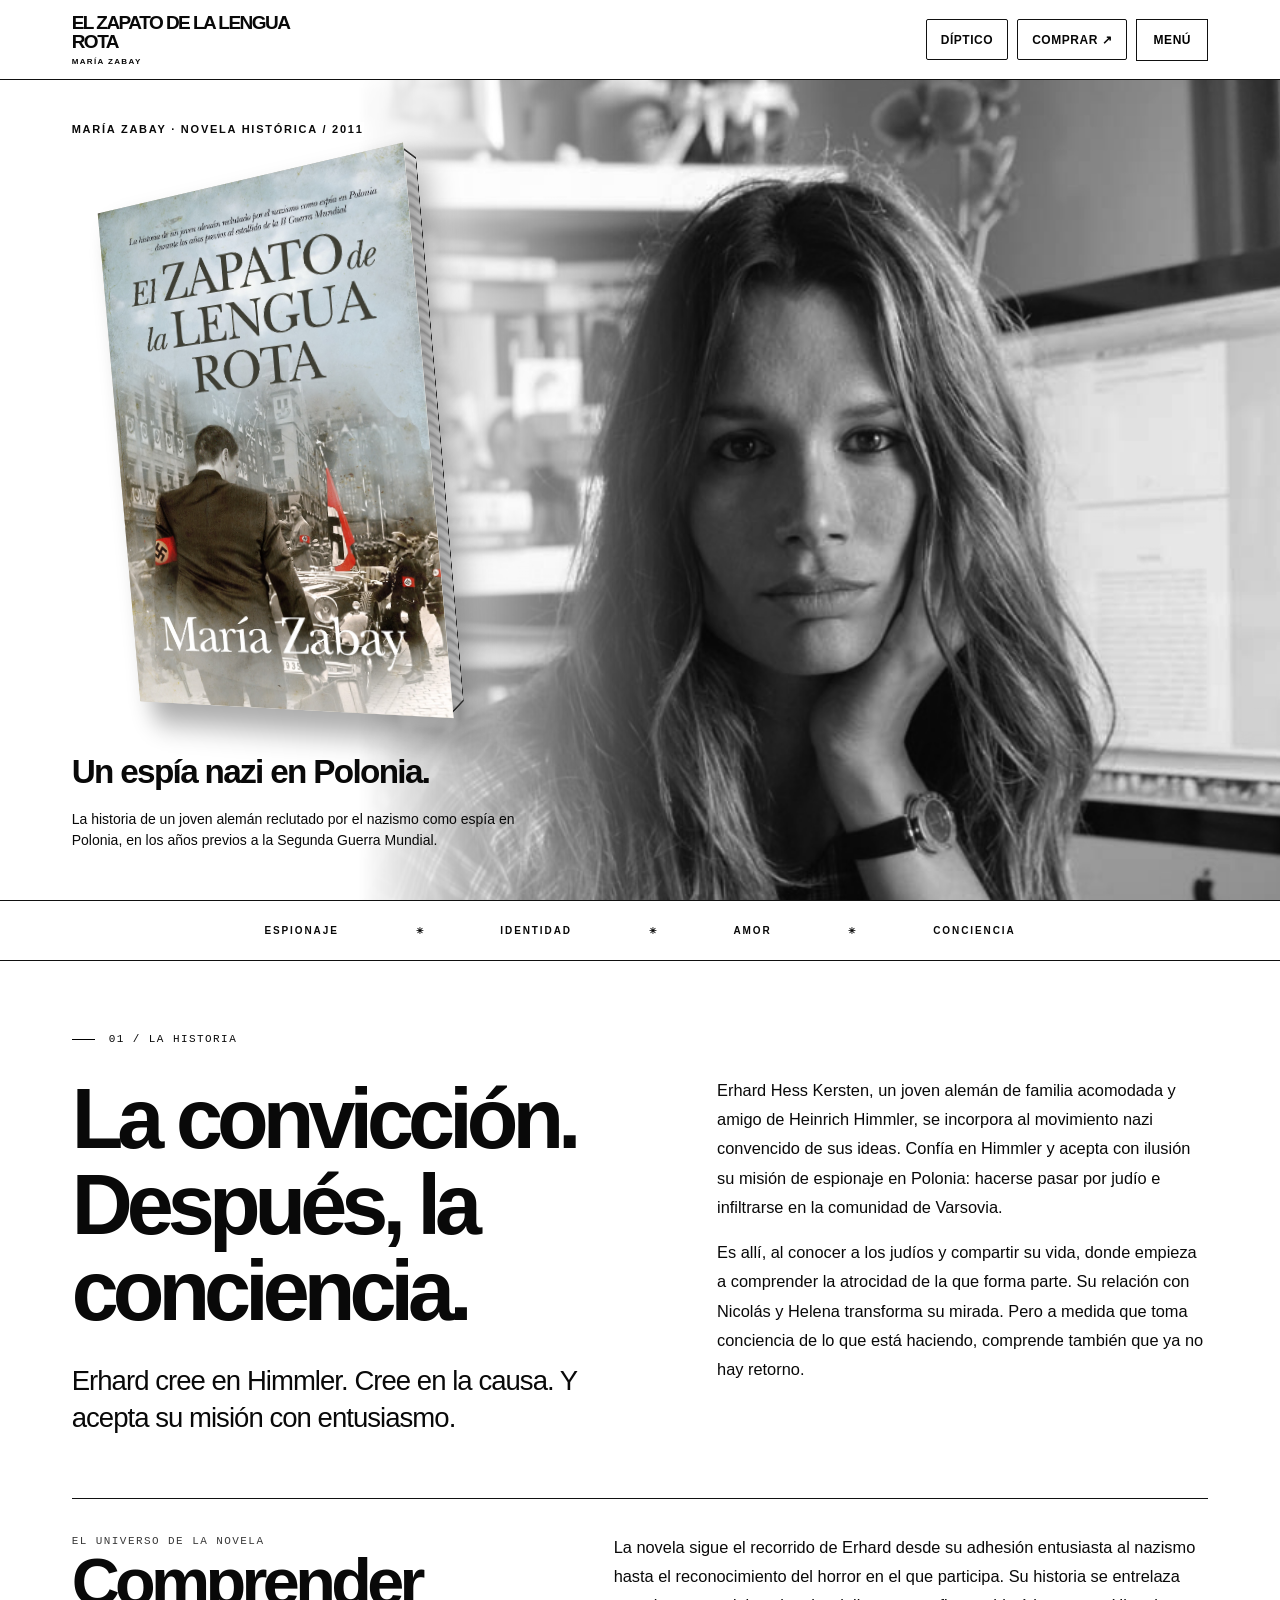
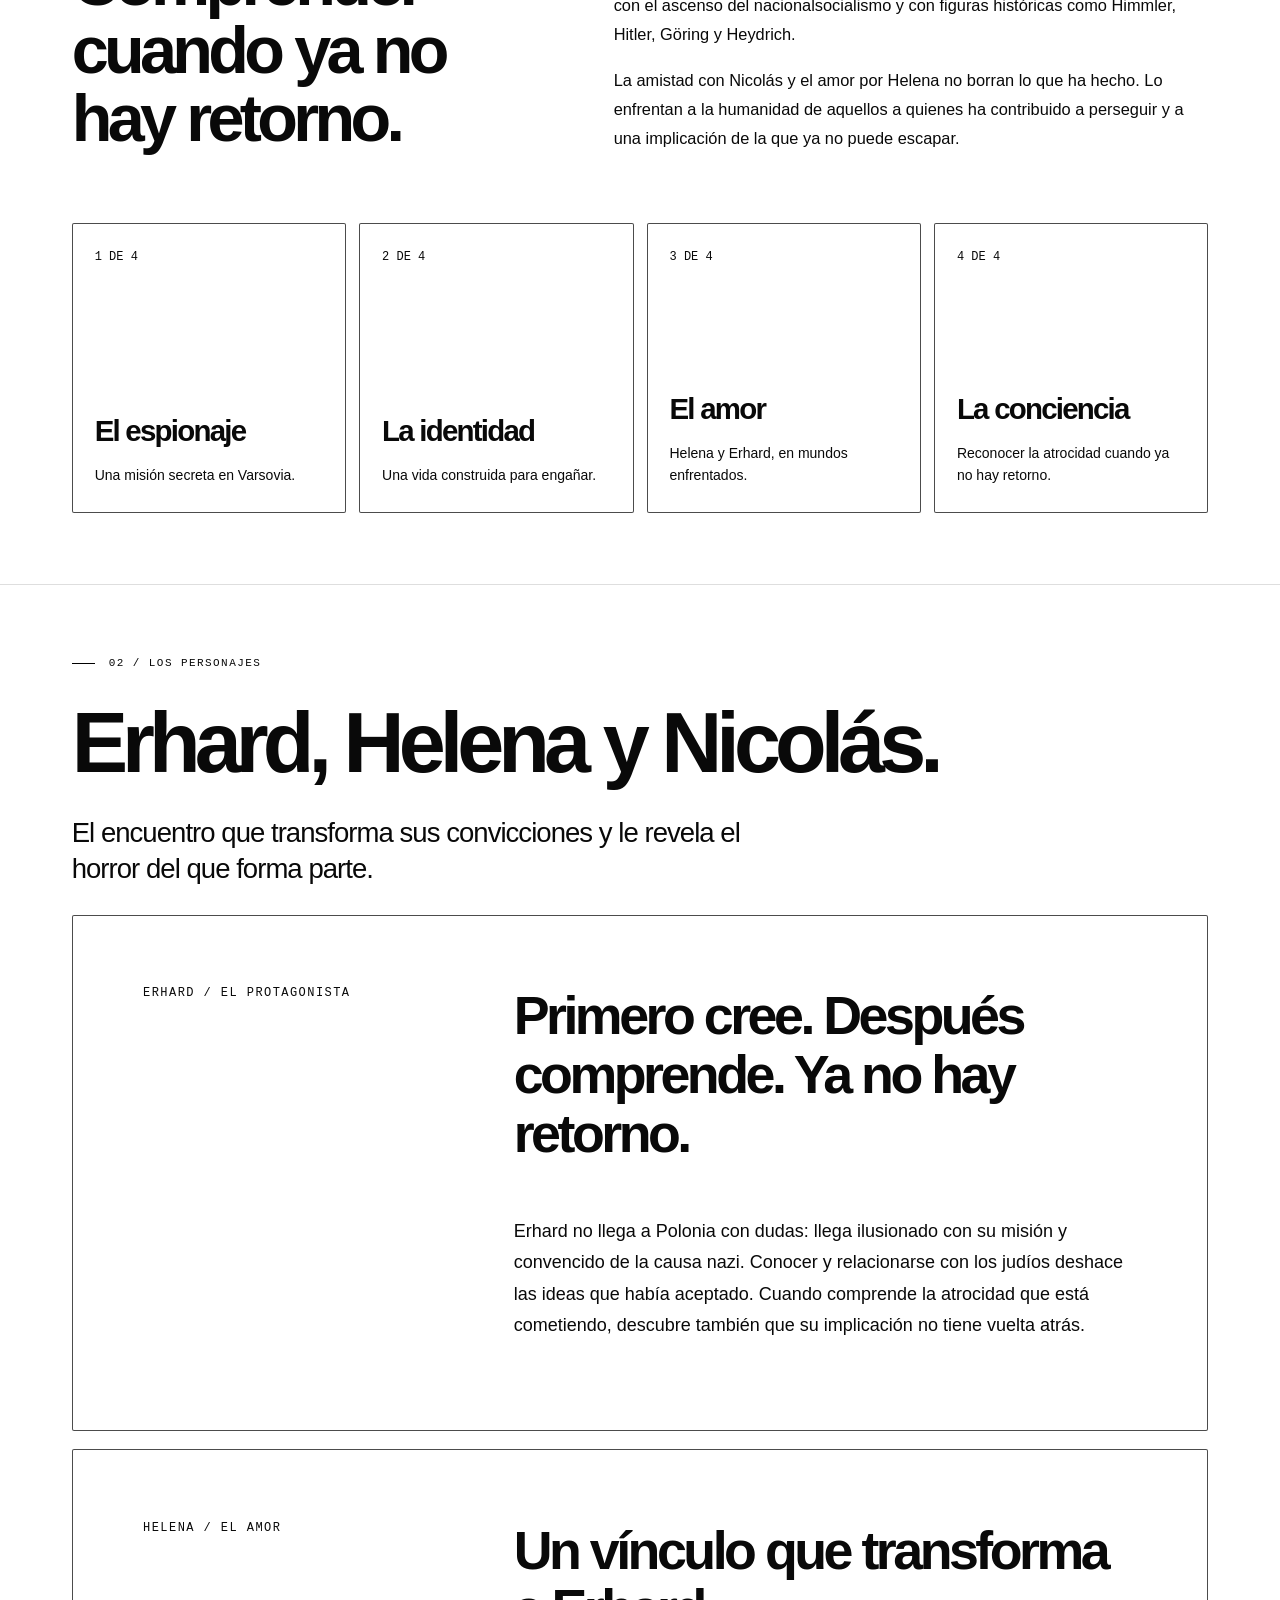
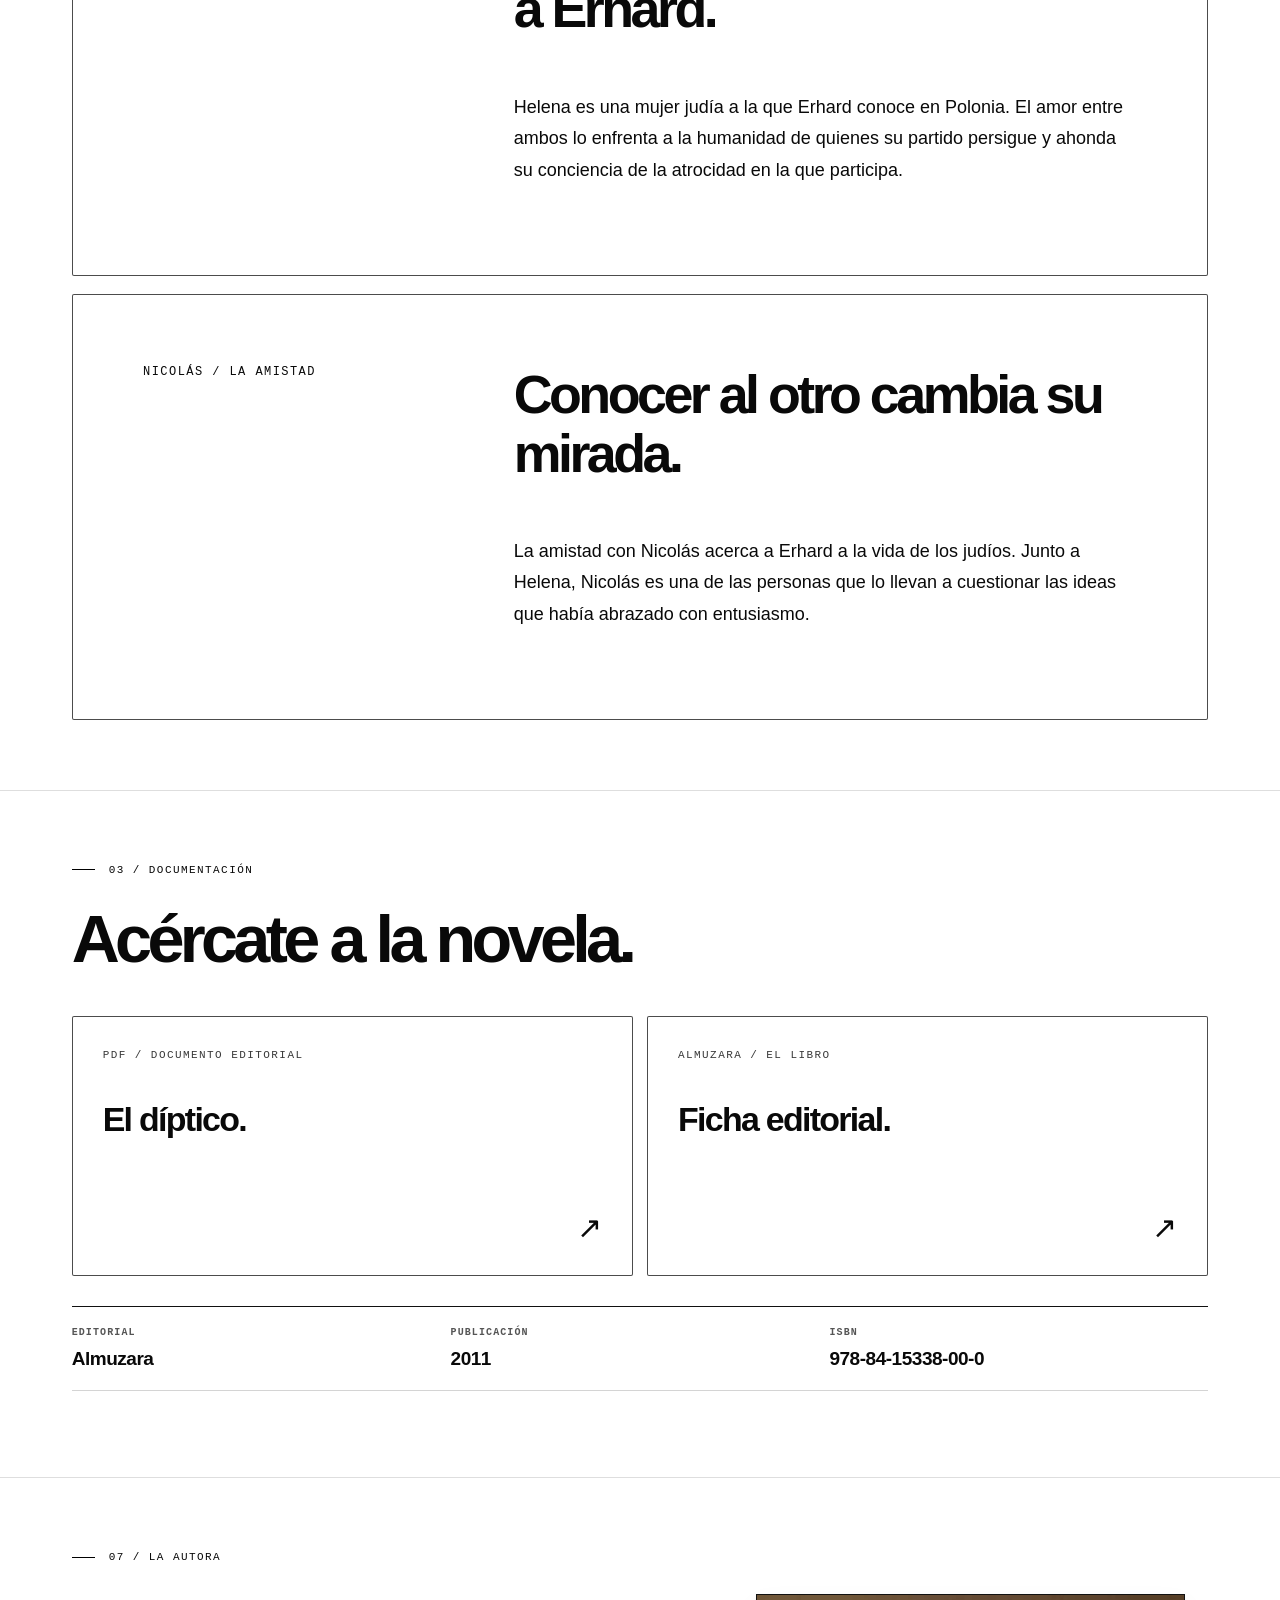
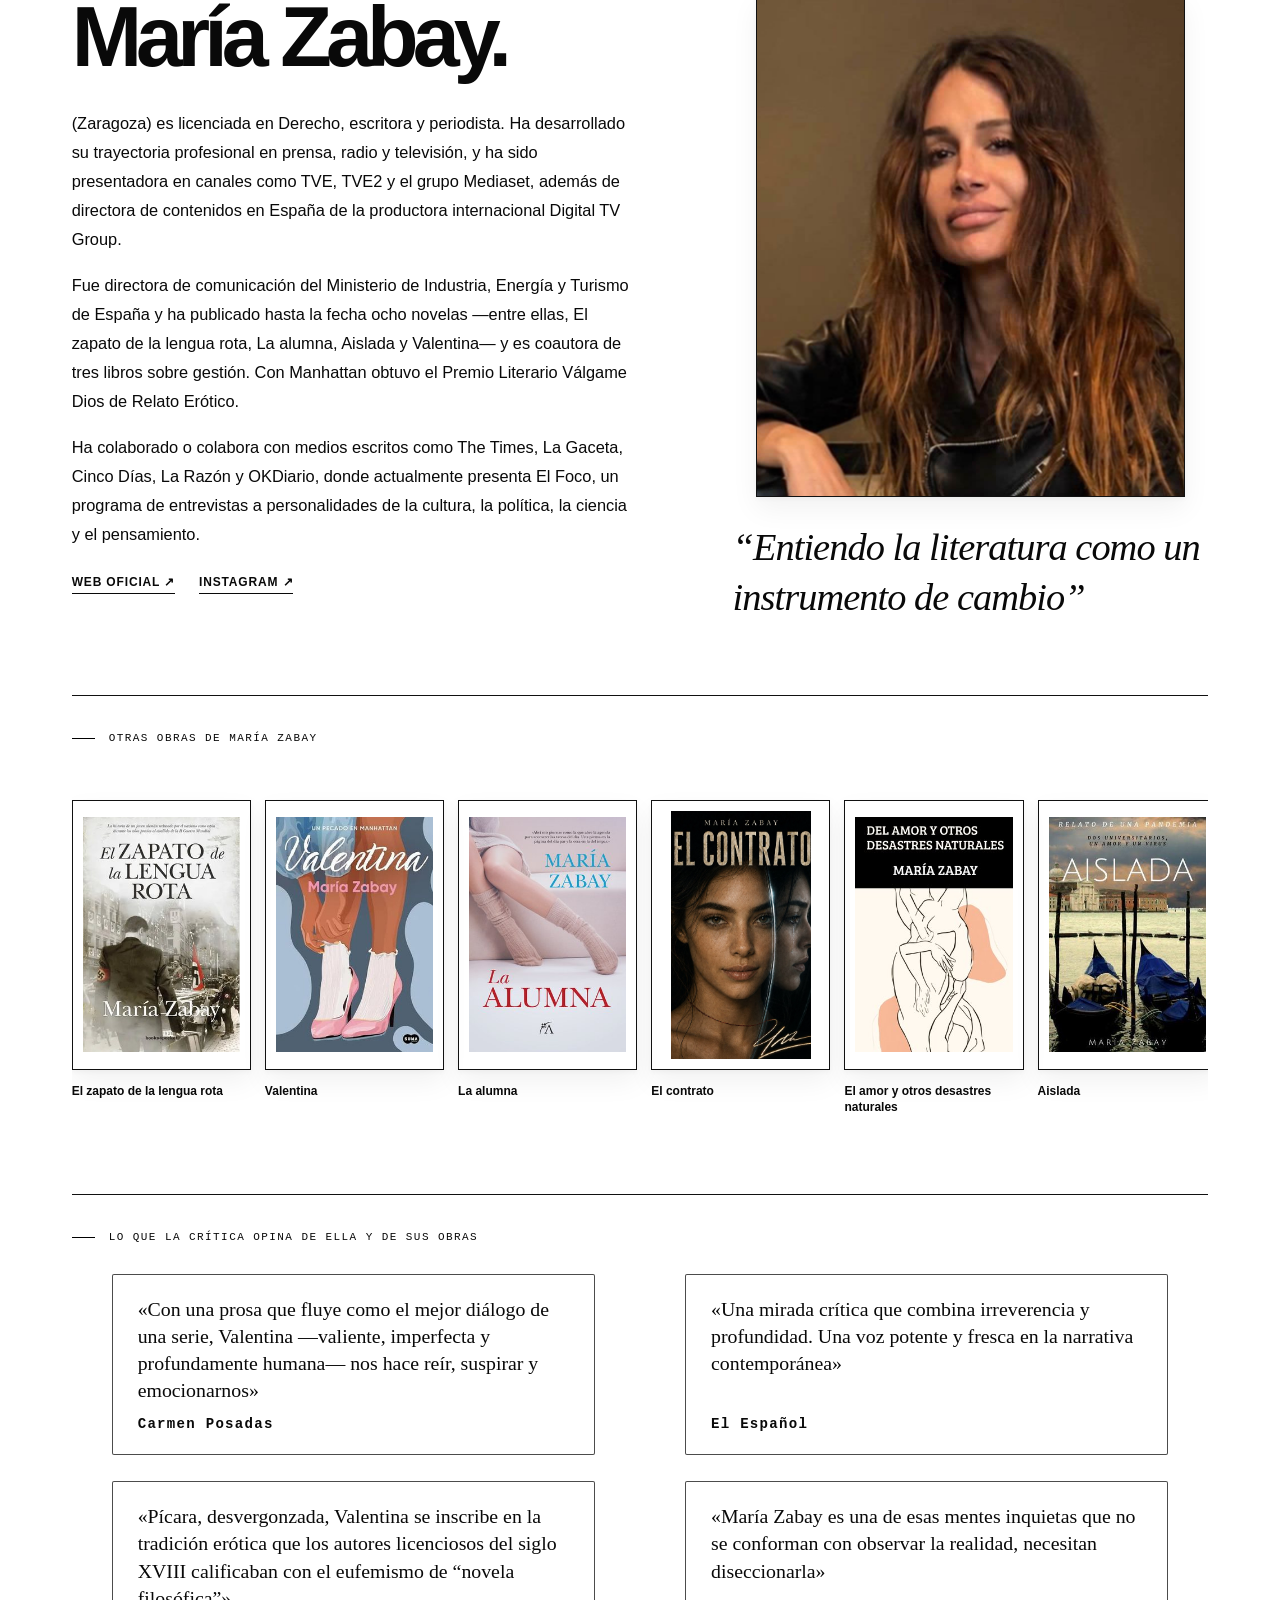
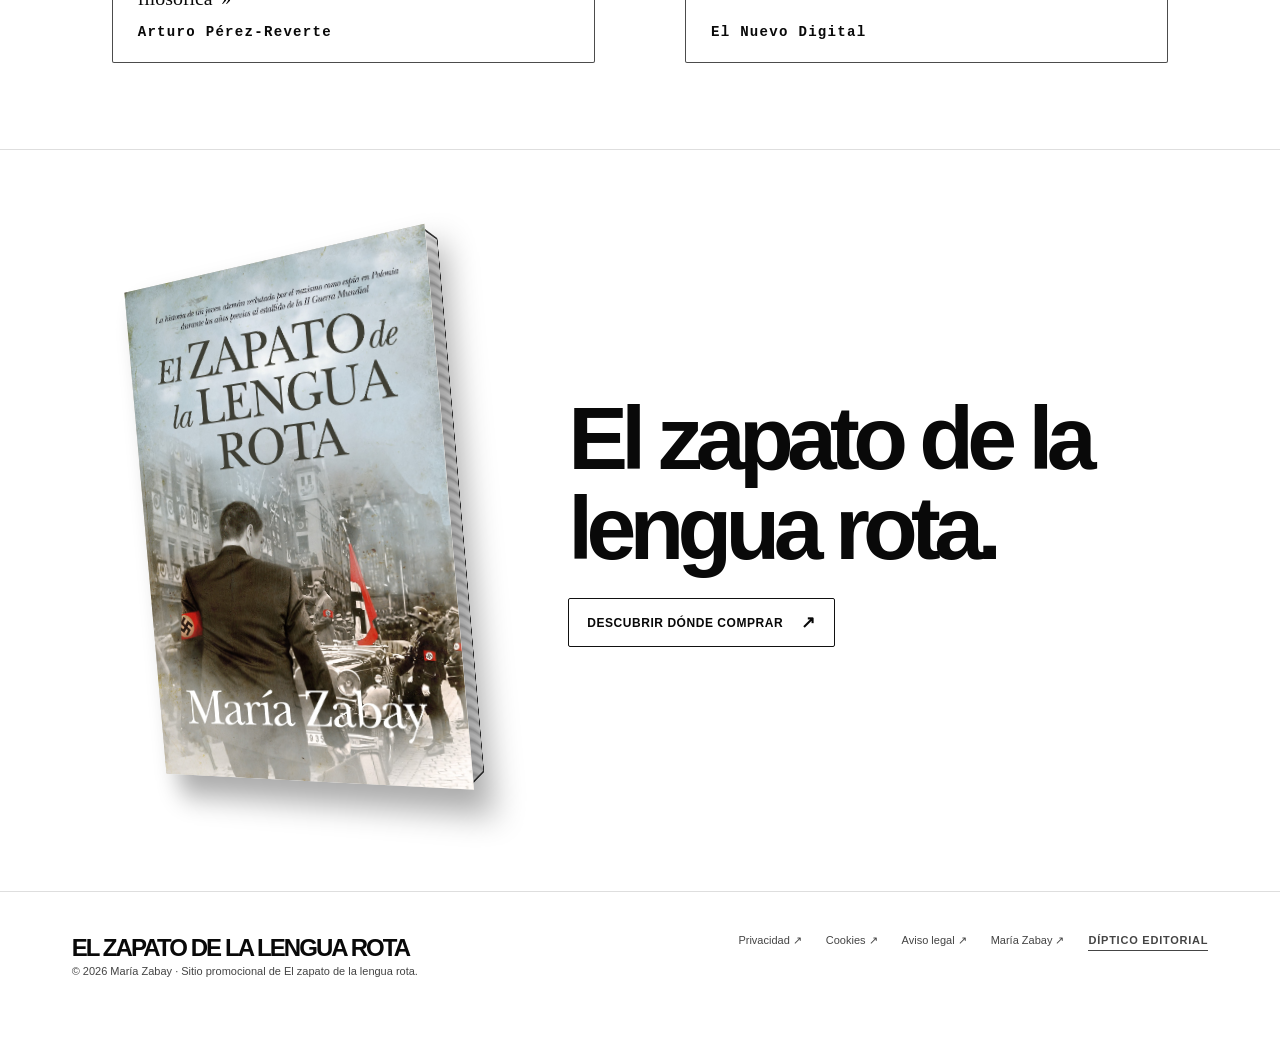
==== index.html @ 8b842faa "Add files via upload" ====
<!doctype html>
<html lang="es"><head><meta charset="utf-8"><meta name="viewport" content="width=device-width,initial-scale=1"><meta name="theme-color" content="#ffffff"><title>El zapato de la lengua rota — María Zabay</title><meta name="description" content="El zapato de la lengua rota, de María Zabay. Una novela histórica de espionaje, amor y conciencia en la Europa anterior a la Segunda Guerra Mundial."><link rel="stylesheet" href="assets/style.css"></head><body><a href="#contenido" style="position:absolute;left:-10000px" onfocus="this.style.left='12px'" onblur="this.style.left='-10000px'">Saltar al contenido</a><header class="site-header" id="arriba">
<a aria-label="El zapato de la lengua rota, inicio" class="brand" href="#arriba">EL ZAPATO DE LA LENGUA ROTA<small>MARÍA ZABAY</small></a>
<nav id="navigation" class="nav" aria-label="Menú principal"><div class="menu-section"><a class="menu-heading" href="#historia">La historia</a></div><div class="menu-section"><a class="menu-heading" href="#personajes">Personajes</a><div class="menu-characters"><a href="#erhard">Erhard</a><a href="#helena">Helena</a><a href="#nicolas">Nicolás</a></div></div><div class="menu-section"><a class="menu-heading" href="#autora">María Zabay · La autora</a><a class="menu-author-web" href="https://mariazabay.com/" target="_blank" rel="noopener">Web de María Zabay ↗</a></div></nav><div class="header-actions"><a class="btn" id="pressAccessTop" href="assets/diptico.pdf" target="_blank">Díptico</a><a class="btn" href="https://editorialalmuzara.com/libro/el-zapato-de-la-lengua-rota" target="_blank" rel="noopener">Comprar ↗</a><button aria-controls="navigation" aria-expanded="false" aria-label="Abrir menú" class="mobile-menu-toggle" id="menuToggle">Menú</button></div>
</header>
<main id="contenido"><section class="hero" aria-labelledby="hero-label"><div class="hero-portrait"><img src="assets/maria-zabay-diptico.png" alt="María Zabay, retrato original del díptico de El zapato de la lengua rota" fetchpriority="high"></div><div class="hero-copy"><div class="hero-intro">María Zabay · Novela histórica / 2011</div><button class="book-link hero-book-interactive" type="button" aria-label="Abrir o cerrar la cubierta de El zapato de la lengua rota" aria-expanded="false"><span class="book-object"><span class="book-leaf"><span class="book-interior-title">El zapato de la lengua rota<small>María Zabay</small></span></span><span class="book-pages" aria-hidden="true"></span><span class="book-front"><img class="cover" src="assets/portada.jpg" alt="Cubierta de El zapato de la lengua rota, de María Zabay"></span></span></button><div class="hero-bottom"><h1 class="hero-headline" id="hero-label">Un espía nazi en Polonia.</h1><p class="hero-subhead">La historia de un joven alemán reclutado por el nazismo como espía en Polonia, en los años previos a la Segunda Guerra Mundial.</p></div></div></section><div class="manifesto" aria-label="Temas de la novela"><span>Espionaje</span><b>✳</b><span>Identidad</span><b>✳</b><span>Amor</span><b>✳</b><span>Conciencia</span></div>
<section class="section shell" id="historia"><div class="chapter">01 / LA HISTORIA</div><div class="two-col"><div><h2 class="section-title">La convicción.
Después, la conciencia.</h2><p class="deck">Erhard cree en Himmler. Cree en la causa. Y acepta su misión con entusiasmo.</p></div><div><p class="body-copy">Erhard Hess Kersten, un joven alemán de familia acomodada y amigo de Heinrich Himmler, se incorpora al movimiento nazi convencido de sus ideas. Confía en Himmler y acepta con ilusión su misión de espionaje en Polonia: hacerse pasar por judío e infiltrarse en la comunidad de Varsovia.</p><p class="body-copy">Es allí, al conocer a los judíos y compartir su vida, donde empieza a comprender la atrocidad de la que forma parte. Su relación con Nicolás y Helena transforma su mirada. Pero a medida que toma conciencia de lo que está haciendo, comprende también que ya no hay retorno.</p></div></div><div class="parallax-rule"></div><div class="two-col flip"><div><div class="eyebrow">EL UNIVERSO DE LA NOVELA</div><h2 class="section-title small">Comprender cuando ya no hay retorno.</h2></div><div><p class="body-copy">La novela sigue el recorrido de Erhard desde su adhesión entusiasta al nazismo hasta el reconocimiento del horror en el que participa. Su historia se entrelaza con el ascenso del nacionalsocialismo y con figuras históricas como Himmler, Hitler, Göring y Heydrich.</p><p class="body-copy">La amistad con Nicolás y el amor por Helena no borran lo que ha hecho. Lo enfrentan a la humanidad de aquellos a quienes ha contribuido a perseguir y a una implicación de la que ya no puede escapar.</p></div></div><div class="theme-grid"><article class="theme-card surface"><span class="index">1 DE 4</span><div><h3>El espionaje</h3><p>Una misión secreta en Varsovia.</p></div></article><article class="theme-card surface"><span class="index">2 DE 4</span><div><h3>La identidad</h3><p>Una vida construida para engañar.</p></div></article><article class="theme-card surface"><span class="index">3 DE 4</span><div><h3>El amor</h3><p>Helena y Erhard, en mundos enfrentados.</p></div></article><article class="theme-card surface"><span class="index">4 DE 4</span><div><h3>La conciencia</h3><p>Reconocer la atrocidad cuando ya no hay retorno.</p></div></article></div></section><section class="section shell" id="personajes"><div class="chapter">02 / LOS PERSONAJES</div><h2 class="section-title">Erhard, Helena y Nicolás.</h2><p class="deck">El encuentro que transforma sus convicciones y le revela el horror del que forma parte.</p><div class="character-panel surface" id="erhard"><div class="character-label">Erhard / El protagonista</div><div><h3 class="character-title">Primero cree. Después comprende. Ya no hay retorno.</h3><p class="character-body">Erhard no llega a Polonia con dudas: llega ilusionado con su misión y convencido de la causa nazi. Conocer y relacionarse con los judíos deshace las ideas que había aceptado. Cuando comprende la atrocidad que está cometiendo, descubre también que su implicación no tiene vuelta atrás.</p></div></div><div class="character-panel surface" id="helena"><div class="character-label">Helena / El amor</div><div><h3 class="character-title">Un vínculo que transforma a Erhard.</h3><p class="character-body">Helena es una mujer judía a la que Erhard conoce en Polonia. El amor entre ambos lo enfrenta a la humanidad de quienes su partido persigue y ahonda su conciencia de la atrocidad en la que participa.</p></div></div><div class="character-panel surface" id="nicolas"><div class="character-label">Nicolás / La amistad</div><div><h3 class="character-title">Conocer al otro cambia su mirada.</h3><p class="character-body">La amistad con Nicolás acerca a Erhard a la vida de los judíos. Junto a Helena, Nicolás es una de las personas que lo llevan a cuestionar las ideas que había abrazado con entusiasmo.</p></div></div></section><section class="section shell" id="documentacion"><div class="chapter">03 / DOCUMENTACIÓN</div><h2 class="section-title small">Acércate a la novela.</h2><div class="press-grid"><a class="surface press-card" href="assets/diptico.pdf" target="_blank" rel="noopener"><span class="eyebrow">PDF / DOCUMENTO EDITORIAL</span><h3>El díptico.</h3><span class="arrow-symbol">↗</span></a><a class="surface press-card" href="https://editorialalmuzara.com/libro/el-zapato-de-la-lengua-rota" target="_blank" rel="noopener"><span class="eyebrow">ALMUZARA / EL LIBRO</span><h3>Ficha editorial.</h3><span class="arrow-symbol">↗</span></a></div><dl class="facts"><div class="fact"><dt>Editorial</dt><dd>Almuzara</dd></div><div class="fact"><dt>Publicación</dt><dd>2011</dd></div><div class="fact"><dt>ISBN</dt><dd>978-84-15338-00-0</dd></div></dl></section><section class="section shell" id="autora"><div class="chapter">07 / LA AUTORA</div><div class="author-layout"><div><h2 class="section-title"><a href="https://mariazabay.com/" target="_blank" rel="noopener">María Zabay.</a></h2><p class="body-copy">(Zaragoza) es licenciada en Derecho, escritora y periodista. Ha desarrollado su trayectoria profesional en prensa, radio y televisión, y ha sido presentadora en canales como TVE, TVE2 y el grupo Mediaset, además de directora de contenidos en España de la productora internacional Digital TV Group.</p><p class="body-copy">Fue directora de comunicación del Ministerio de Industria, Energía y Turismo de España y ha publicado hasta la fecha ocho novelas —entre ellas, El zapato de la lengua rota, La alumna, Aislada y Valentina— y es coautora de tres libros sobre gestión. Con Manhattan obtuvo el Premio Literario Válgame Dios de Relato Erótico.</p><p class="body-copy">Ha colaborado o colabora con medios escritos como The Times, La Gaceta, Cinco Días, La Razón y OKDiario, donde actualmente presenta El Foco, un programa de entrevistas a personalidades de la cultura, la política, la ciencia y el pensamiento.</p><div class="author-social"><a class="text-link" href="https://mariazabay.com/" rel="noopener" target="_blank">Web oficial ↗</a><a class="text-link" href="https://www.instagram.com/maria_zabay/" rel="noopener" target="_blank">Instagram ↗</a></div></div><div><img alt="Retrato de María Zabay" class="author-image" loading="lazy" src="assets/maria-zabay-autora-color.jpg"><p class="pull-inline" style="margin-top:26px">“Entiendo la literatura como un instrumento de cambio”</p></div></div>
<div class="parallax-rule"></div><div class="chapter">OTRAS OBRAS DE MARÍA ZABAY</div><div aria-label="Otras obras de la autora" class="book-shelf"><div class="shelf-book"><div class="cover-box"><img alt="El zapato de la lengua rota" loading="lazy" src="assets/libros/libro2.jpg"></div><p>El zapato de la lengua rota</p></div>
<div class="shelf-book"><a class="shelf-link" href="https://valentina.mariazabay.com/" target="_blank" rel="noopener noreferrer" aria-label="Visitar la web de Valentina"><div class="cover-box"><img alt="Valentina" loading="lazy" src="assets/libros/libro1.jpg"></div><p>Valentina</p></a></div>

<div class="shelf-book"><div class="cover-box"><img alt="La alumna" loading="lazy" src="assets/libros/libro3.jpg"></div><p>La alumna</p></div>
<div class="shelf-book"><a class="shelf-link" href="https://elcontrato.mariazabay.com/" target="_blank" rel="noopener noreferrer" aria-label="Visitar la web de El contrato"><div class="cover-box"><img alt="El contrato" loading="lazy" src="assets/libros/elcontrato.PNG"></div><p>El contrato</p></a></div>
<div class="shelf-book"><div class="cover-box"><img alt="El amor y otros desastres naturales" loading="lazy" src="assets/libros/libro4.jpg"></div><p>El amor y otros desastres naturales</p></div>
<div class="shelf-book"><div class="cover-box"><img alt="Aislada" loading="lazy" src="assets/libros/libro5.jpg"></div><p>Aislada</p></div>
<div class="shelf-book"><div class="cover-box"><img alt="Manhattan" loading="lazy" src="assets/libros/libro7.jpg"></div><p>Manhattan</p></div>
<div class="shelf-book"><div class="cover-box"><img alt="Diosas de papel" loading="lazy" src="assets/libros/libro9.jpg"></div><p>Diosas de papel</p></div>
<div class="shelf-book"><div class="cover-box"><img alt="Breve historia de la especie humana" loading="lazy" src="assets/libros/libro12.jpg"></div><p>Breve historia de la especie humana</p></div>
<div class="shelf-book"><div class="cover-box"><img alt="Un viaje al éxito" loading="lazy" src="assets/libros/libro6.jpg"></div><p>Un viaje al éxito</p></div>
<div class="shelf-book"><div class="cover-box"><img alt="Liderar con la palabra" loading="lazy" src="assets/libros/libro8.jpg"></div><p>Liderar con la palabra</p></div>
<div class="shelf-book"><div class="cover-box"><img alt="Todos contra el bullying" loading="lazy" src="assets/libros/libro11.jpg"></div><p>Todos contra el bullying</p></div>
</div>
<div class="parallax-rule"></div><div class="chapter">LO QUE LA CRÍTICA OPINA DE ELLA Y DE SUS OBRAS</div><div class="critics-grid"><blockquote class="surface critic"><p>«Con una prosa que fluye como el mejor diálogo de una serie, Valentina —valiente, imperfecta y profundamente humana— nos hace reír, suspirar y emocionarnos»</p><cite>Carmen Posadas</cite></blockquote><blockquote class="surface critic"><p>«Una mirada crítica que combina irreverencia y profundidad. Una voz potente y fresca en la narrativa contemporánea»</p><cite>El Español</cite></blockquote><blockquote class="surface critic"><p>«Pícara, desvergonzada, Valentina se inscribe en la tradición erótica que los autores licenciosos del siglo XVIII calificaban con el eufemismo de “novela filosófica”»</p><cite>Arturo Pérez-Reverte</cite></blockquote><blockquote class="surface critic"><p>«María Zabay es una de esas mentes inquietas que no se conforman con observar la realidad, necesitan diseccionarla»</p><cite>El Nuevo Digital</cite></blockquote></div>
</section>
<section class="section shell"><div class="final-cta"><div><button class="book-link hero-book-interactive final-book-interactive" type="button" aria-label="Abrir o cerrar la cubierta de El zapato de la lengua rota" aria-expanded="false"><span class="book-object"><span class="book-leaf"><span class="book-interior-title">El zapato de la lengua rota<small>María Zabay</small></span></span><span class="book-pages" aria-hidden="true"></span><span class="book-front"><img class="cover" src="assets/portada.jpg" alt="Cubierta de El zapato de la lengua rota, de María Zabay"></span></span></button></div><div><h2>El zapato de la lengua rota.</h2><a class="btn arrow" href="https://editorialalmuzara.com/libro/el-zapato-de-la-lengua-rota" target="_blank" rel="noopener">Descubrir dónde comprar</a></div></div></section></main><footer class="footer"><div><a class="footer-brand" href="#arriba">EL ZAPATO DE LA LENGUA ROTA</a><p>© 2026 María Zabay · Sitio promocional de El zapato de la lengua rota.</p><p class="small-mono"></p></div><div class="footer-links"><a href="https://miseria.mariazabay.com/politica-de-privacidad.html">Privacidad ↗</a><a href="https://miseria.mariazabay.com/politica-de-cookies.html">Cookies ↗</a><a href="https://miseria.mariazabay.com/aviso-legal.html">Aviso legal ↗</a><a href="https://mariazabay.com/" rel="noopener" target="_blank">María Zabay ↗</a><a class="text-link" id="pressAccessBottom" href="assets/diptico.pdf">Díptico editorial</a></div></footer>
<script>document.querySelectorAll('.hero-book-interactive').forEach(book=>{book.addEventListener('click',()=>{const open=book.getAttribute('aria-expanded')!=='true';book.setAttribute('aria-expanded',String(open));if(open)book.removeAttribute('data-closed');else book.setAttribute('data-closed','')});book.addEventListener('mouseleave',()=>{book.removeAttribute('data-closed');book.setAttribute('aria-expanded','false')})});</script><script>(()=>{const button=document.getElementById('menuToggle'),menu=document.getElementById('navigation');function setOpen(open){menu.classList.toggle('open',open);button.setAttribute('aria-expanded',String(open));button.setAttribute('aria-label',open?'Cerrar menú':'Abrir menú');document.body.classList.toggle('menu-open',open)}button.addEventListener('click',()=>setOpen(button.getAttribute('aria-expanded')!=='true'));menu.querySelectorAll('a').forEach(link=>link.addEventListener('click',()=>setOpen(false)));document.addEventListener('keydown',event=>{if(event.key==='Escape'){setOpen(false);button.focus()}});document.addEventListener('click',event=>{if(!menu.contains(event.target)&&!button.contains(event.target))setOpen(false)})})();</script></body></html>
---- assets/style.css ----
:root{--white:#fff;--ink:#090909;--line:rgba(0,0,0,.7);--line-soft:rgba(0,0,0,.18);--muted:#666;--shadow:0 12px 26px rgba(0,0,0,.055),0 2px 5px rgba(0,0,0,.035);--edge:clamp(24px,5.6vw,104px);--max:1600px}
*{box-sizing:border-box}html{scroll-behavior:smooth;scroll-padding-top:86px}body{margin:0;background:#fff;color:var(--ink);font-family:-apple-system,BlinkMacSystemFont,"Helvetica Neue",Helvetica,Arial,sans-serif;font-weight:400;-webkit-font-smoothing:antialiased}body.menu-open{overflow:hidden}a{color:inherit;text-decoration:none}button{font:inherit;cursor:pointer}img{display:block;max-width:100%}::selection{background:#111;color:#fff}p{line-height:1.7}h1,h2,h3,p,blockquote{margin-top:0}.shell{max-width:var(--max);padding-inline:var(--edge);margin-inline:auto}.eyebrow,.chapter,.micro,.small-mono{font:500 11px/1.5 ui-monospace,SFMono-Regular,Consolas,"Liberation Mono",monospace;letter-spacing:.13em;text-transform:uppercase}.eyebrow{color:#393939}.muted{color:var(--muted)}.section{padding-block:clamp(92px,11vw,160px);border-bottom:1px solid #dedede}.chapter{display:flex;align-items:center;gap:14px;margin-bottom:45px}.chapter:before{content:"";display:inline-block;width:23px;height:1px;background:#000}.section-title{font-size:clamp(48px,6.6vw,103px);line-height:1.02;font-weight:650;letter-spacing:-.07em;max-width:1050px;margin-bottom:35px}.section-title.small{font-size:clamp(43px,5.2vw,78px)}.deck{font-size:clamp(20px,2.15vw,32px);line-height:1.32;letter-spacing:-.035em;max-width:690px;font-weight:420}.body-copy{font-size:clamp(16px,1.28vw,19px);max-width:670px;line-height:1.78}.btn{display:inline-flex;align-items:center;gap:18px;justify-content:space-between;border:1px solid #111;padding:15px 18px;color:#080808;background:#fff;border-radius:2px;transition:background .25s,color .25s,transform .25s;min-height:48px;font-size:12px;font-weight:700;letter-spacing:.045em;text-transform:uppercase;white-space:normal}.btn:hover{background:#111;color:#fff;transform:translateY(-2px)}.btn.ink{background:#111;color:#fff}.btn.ink:hover{background:#fff;color:#111}.btn.arrow::after{content:"↗";font-size:17px;line-height:1}.text-link{border-bottom:1px solid currentColor;padding-bottom:4px;font-weight:650;font-size:12px;letter-spacing:.07em;text-transform:uppercase}.text-link:hover{color:#666}.surface{background:white;border:1px solid var(--line);border-radius:2px;box-shadow:var(--shadow)}.quote{font-family:Georgia,"Times New Roman",serif;font-size:clamp(24px,3vw,44px);line-height:1.3;letter-spacing:-.025em;font-weight:400}.quote-attribution{display:block;font:600 11px/1.5 ui-monospace,Consolas,monospace;letter-spacing:.11em;text-transform:uppercase;margin-top:23px;color:#333}
/* CABECERA */
.site-header{height:80px;position:sticky;top:0;z-index:50;display:flex;align-items:center;justify-content:space-between;gap:25px;padding:0 var(--edge);border-bottom:1px solid #111;background:rgba(255,255,255,.96);backdrop-filter:blur(16px)}.brand{font-weight:800;font-size:23px;letter-spacing:-.08em;line-height:1}.brand small{font-size:8px;letter-spacing:.17em;display:block;font-weight:600;margin-top:6px}.nav{display:flex;gap:clamp(13px,1.7vw,29px);align-items:center;justify-content:center;flex-wrap:wrap}.nav a{font-size:11px;font-weight:620;letter-spacing:.01em;white-space:nowrap;transition:opacity .2s}.nav a:hover{opacity:.45}.header-actions{display:flex;gap:9px;align-items:center}.header-actions .btn{padding:12px 14px;min-height:41px}.mobile-menu-toggle{display:none;border:1px solid #111;background:#fff;width:42px;height:42px;align-items:center;justify-content:center;font-size:23px;line-height:1}
/* PORTADA: fotografía real + máscara de degradado, sin modificar el rostro */
.hero{position:relative;isolation:isolate;min-height:min(850px,calc(100svh - 80px));max-height:930px;overflow:hidden;border-bottom:1px solid #111;background:#fff}.hero-portrait{position:absolute;right:0;top:0;bottom:0;width:min(72vw,1160px);pointer-events:none;z-index:-1;-webkit-mask-image:linear-gradient(to right,transparent 0%,rgba(0,0,0,.17) 13%,#000 33%);mask-image:linear-gradient(to right,transparent 0%,rgba(0,0,0,.17) 13%,#000 33%)}.hero-portrait img{width:100%;height:100%;object-fit:cover;object-position:48% 45%;filter:grayscale(100%) contrast(1.02)}.hero-copy{height:100%;min-height:inherit;max-width:var(--max);margin:auto;padding:42px var(--edge) 49px;display:flex;flex-direction:column;align-items:flex-start;justify-content:space-between;position:relative;z-index:1}.hero-intro{font-size:11px;font-weight:650;letter-spacing:.16em;text-transform:uppercase;line-height:1.4}.hero-book{width:clamp(260px,32vw,455px);max-height:min(58vh,530px);object-fit:contain;filter:drop-shadow(15px 23px 20px rgba(0,0,0,.14));transform:translateX(-3%)}.hero-bottom{max-width:460px}.hero-headline{font-size:clamp(21px,2.6vw,37px);line-height:1.13;font-weight:650;letter-spacing:-.05em;margin:0 0 18px}.hero-subhead{font-size:14px;margin:0 0 22px;line-height:1.5;font-weight:500}.hero-quote{font-size:clamp(16px,1.45vw,19px);line-height:1.45;margin:0}.hero-quote span{display:block;margin-top:7px;font-weight:800;font-size:11px;letter-spacing:.1em}.hero-scroll{position:absolute;right:var(--edge);bottom:40px;z-index:4;display:flex;align-items:center;gap:11px;font:600 10px/1 ui-monospace,monospace;letter-spacing:.1em;transform:rotate(-90deg) translateX(100%);transform-origin:right bottom}.manifesto{display:flex;gap:clamp(30px,6vw,120px);justify-content:center;align-items:center;border-bottom:1px solid #111;padding:24px 20px;overflow:hidden}.manifesto span{font-size:10px;font-weight:740;letter-spacing:.19em;text-transform:uppercase;white-space:nowrap}.manifesto b{font-size:9px}
/* CONTENIDOS */
.two-col{display:grid;grid-template-columns:1.05fr .95fr;gap:clamp(50px,8vw,140px);align-items:start}.two-col.flip{grid-template-columns:.85fr 1.15fr}.spacer-h{height:58px}.section-art{padding-top:5px}.pull-quote{padding:clamp(28px,3.5vw,55px);margin-top:36px}.pull-quote .quote{font-size:clamp(24px,2.7vw,38px)}.editorial-aside{border-top:1px solid #111;padding-top:24px;margin-top:40px}.editorial-aside .micro{margin-bottom:20px}.editorial-aside p{margin-bottom:0}.big-words{font-size:clamp(36px,5.4vw,84px);font-weight:750;line-height:1.04;letter-spacing:-.075em;max-width:1030px}.big-words em{font-family:Georgia,serif;font-weight:400}.parallax-rule{height:1px;background:#111;margin-block:50px}.pull-inline{font:italic clamp(24px,3vw,42px)/1.3 Georgia,serif;max-width:850px;letter-spacing:-.025em}.theme-grid{display:grid;grid-template-columns:repeat(4,minmax(0,1fr));gap:13px;margin-top:65px}.theme-card{min-height:290px;padding:26px 22px;display:flex;flex-direction:column;justify-content:space-between;transition:transform .25s,box-shadow .25s}.theme-card:hover{transform:translateY(-5px);box-shadow:0 20px 35px rgba(0,0,0,.1)}.theme-card .index{font:500 12px ui-monospace,monospace}.theme-card h3{font-size:clamp(24px,2.3vw,34px);letter-spacing:-.06em;margin:0 0 17px}.theme-card p{font-size:14px;line-height:1.55;margin:0}.feature-split{display:grid;grid-template-columns:1.15fr .85fr;gap:clamp(40px,9vw,140px);align-items:center}.feature-cover{display:flex;align-items:center;justify-content:center;min-height:490px;padding:45px;background:#fafafa;border:1px solid var(--line);box-shadow:var(--shadow)}.feature-cover img{max-height:440px;box-shadow:9px 16px 28px rgba(0,0,0,.13)}.quote-excerpt{font:clamp(22px,2.7vw,39px)/1.35 Georgia,serif;letter-spacing:-.03em}.feature-actions{display:flex;align-items:center;flex-wrap:wrap;gap:20px;margin-top:31px}.media-grid{display:grid;grid-template-columns:repeat(2,minmax(0,1fr));gap:14px;margin-top:52px}.media-card{padding:35px;min-height:290px;display:flex;flex-direction:column;justify-content:space-between}.media-card h3{font-size:clamp(30px,3vw,46px);letter-spacing:-.06em;margin-bottom:17px}.media-card p{font-size:16px;max-width:420px}.media-card .media-meta{display:flex;justify-content:space-between;border-top:1px solid #aaa;padding-top:16px;gap:20px}.tab-list{display:flex;flex-wrap:wrap;gap:9px;margin:44px 0 17px}.tab{border:1px solid #111;background:#fff;padding:12px 19px;min-height:45px;font-size:12px;font-weight:600;transition:background .2s,color .2s}.tab[aria-selected="true"],.tab:hover{background:#111;color:#fff}.character-panel{padding:clamp(30px,5.5vw,75px);min-height:370px;display:grid;grid-template-columns:.7fr 1.3fr;gap:35px;align-items:start}.character-label{font:500 12px ui-monospace,monospace;letter-spacing:.12em;text-transform:uppercase}.character-title{font-size:clamp(34px,4.2vw,62px);line-height:1.09;font-weight:650;letter-spacing:-.065em}.character-body{max-width:660px;font-size:18px;line-height:1.75}.character-secret{font:500 13px/1.6 ui-monospace,monospace;border-top:1px solid #111;padding-top:24px;margin-top:35px}.press-grid{display:grid;grid-template-columns:repeat(3,minmax(0,1fr));gap:14px;margin-top:65px}.press-card{padding:30px;min-height:260px;display:flex;flex-direction:column;justify-content:space-between;transition:background .2s,color .2s,transform .2s}.press-card h3{font-size:clamp(24px,2.65vw,39px);font-weight:650;letter-spacing:-.05em}.press-card:hover{background:#111;color:#fff;transform:translateY(-4px)}.press-card .arrow-symbol{font-size:30px;align-self:flex-end}.author-layout{display:grid;grid-template-columns:1.08fr .92fr;gap:clamp(40px,8vw,120px);align-items:start}.author-image{aspect-ratio:4/4.7;width:100%;object-fit:cover;object-position:center top;border:1px solid #111;box-shadow:var(--shadow)}.author-social{display:flex;gap:24px;flex-wrap:wrap;margin-top:25px}.book-shelf{display:flex;gap:14px;overflow-x:auto;scroll-snap-type:x mandatory;padding:25px 2px 33px;scrollbar-color:#333 #ddd}.shelf-book{flex:0 0 clamp(150px,14vw,205px);scroll-snap-align:start}.shelf-book .cover-box{border:1px solid #111;box-shadow:var(--shadow);height:270px;padding:10px;display:flex;align-items:center;justify-content:center}.shelf-book img{height:100%;max-width:100%;object-fit:contain}.shelf-book p{font-size:12px;font-weight:700;line-height:1.35;margin-top:13px}.critics-grid{display:grid;grid-template-columns:repeat(2,minmax(0,1fr));gap:14px}.critic{padding:30px}.critic p{font:clamp(19px,2vw,29px)/1.45 Georgia,serif}.critic cite{font:600 11px ui-monospace,monospace;letter-spacing:.1em;font-style:normal}.facts{display:grid;grid-template-columns:repeat(3,1fr);border-top:1px solid #111;margin-top:30px}.fact{padding:20px 0;border-bottom:1px solid #d4d4d4}.fact dt{font:600 10px ui-monospace,monospace;letter-spacing:.11em;color:#555;text-transform:uppercase;margin-bottom:10px}.fact dd{font-size:19px;letter-spacing:-.025em;font-weight:600;margin:0}.final-cta{display:grid;grid-template-columns:.8fr 1.2fr;gap:70px;align-items:center}.final-cta h2{font-size:clamp(52px,7vw,108px);letter-spacing:-.075em;line-height:1;margin:0 0 25px}.final-book{max-height:480px;width:100%;object-fit:contain;filter:drop-shadow(14px 20px 14px #0002)}.footer{padding:42px var(--edge) 58px;background:#fff;display:flex;justify-content:space-between;gap:35px;align-items:flex-start;flex-wrap:wrap}.footer-brand{font-size:28px;font-weight:800;letter-spacing:-.08em}.footer-links{display:flex;gap:24px;flex-wrap:wrap}.footer-links a,.footer p{font-size:11px;color:#444}.small-screen-only{display:none}
/* MODAL */
dialog{border:1px solid #111;box-shadow:0 25px 90px #0003;padding:clamp(28px,6vw,64px);width:min(540px,calc(100vw - 34px));color:#111;background:#fff}dialog::backdrop{background:rgba(0,0,0,.42);backdrop-filter:blur(4px)}dialog h2{font-size:clamp(35px,5vw,55px);letter-spacing:-.06em;line-height:1.08}dialog .close{position:absolute;right:17px;top:14px;border:0;background:transparent;font-size:28px;line-height:1}dialog .stack{display:flex;flex-direction:column;gap:12px;margin-top:28px}
@media(max-width:1220px){.nav{display:none}.mobile-menu-toggle{display:flex}.nav.open{display:flex;position:fixed;top:80px;left:0;right:0;background:#fff;padding:32px var(--edge);border-bottom:1px solid #111;flex-direction:column;align-items:flex-start;gap:27px;box-shadow:var(--shadow)}.nav a{font-size:19px}}@media(max-width:900px){.hero{min-height:760px}.hero-portrait{width:79vw;opacity:.94}.hero-book{width:clamp(265px,38vw,410px)}.two-col,.two-col.flip,.feature-split,.author-layout{grid-template-columns:1fr;gap:48px}.theme-grid{grid-template-columns:repeat(2,1fr)}.press-grid{grid-template-columns:1fr 1fr}.final-cta{grid-template-columns:1fr 1fr;gap:30px}.character-panel{grid-template-columns:1fr;gap:12px}}@media(max-width:640px){:root{--edge:24px}.site-header{height:69px}.site-header .brand{font-size:20px}.header-actions .btn{display:none}.nav.open{top:69px}.hero{min-height:920px;max-height:none}.hero-portrait{width:110%;height:540px;left:4%;right:auto;top:0;bottom:auto;opacity:1;-webkit-mask-image:linear-gradient(to top,transparent 0%,#000 26%);mask-image:linear-gradient(to top,transparent 0%,#000 26%)}.hero-portrait img{object-position:55% 38%}.hero-copy{min-height:920px;justify-content:flex-end;padding-top:30px;padding-bottom:43px}.hero-intro{position:absolute;top:26px;left:var(--edge);z-index:5;background:#fff;padding:8px 11px;border:1px solid #111}.hero-book{width:min(76vw,330px);max-height:none;margin-bottom:10px;align-self:flex-start;transform:none}.hero-bottom{max-width:360px}.hero-headline{font-size:30px}.hero-scroll{display:none}.manifesto{gap:25px;justify-content:flex-start}.section{padding-block:78px}.section-title{font-size:49px}.section-title.small{font-size:43px}.chapter{margin-bottom:25px}.theme-grid{grid-template-columns:1fr 1fr;gap:10px}.theme-card{min-height:245px;padding:20px 16px}.theme-card h3{font-size:25px}.theme-card p{font-size:12px}.feature-cover{min-height:370px;padding:20px}.feature-cover img{max-height:340px}.media-grid,.press-grid,.critics-grid,.facts,.final-cta{grid-template-columns:1fr}.media-card{min-height:250px}.press-card{min-height:220px}.author-image{aspect-ratio:1.18}.character-panel{min-height:360px}.character-body{font-size:16px}.final-book{max-height:400px}.footer{padding:42px var(--edge)}.footer-links{gap:14px}.small-screen-only{display:block}}
@media(prefers-reduced-motion:reduce){html{scroll-behavior:auto}*,*:before,*:after{animation-duration:.01ms!important;transition-duration:.01ms!important}}

/* Elementos funcionales añadidos sin modificar la composición de la vista previa. */
.mz-media-dialog{width:min(790px,calc(100vw - 32px));max-height:90vh;overflow:auto;padding:clamp(24px,4vw,52px)}
.mz-media-dialog audio,.mz-media-dialog video{width:100%;margin-top:20px;max-height:63vh;background:#111}
.mz-media-dialog video{aspect-ratio:16/9;object-fit:contain}
.mz-media-dialog .eyebrow{margin:0 0 10px}
.mz-media-dialog h2{margin:0 28px 6px 0}
.mz-cookie{position:fixed;z-index:1000;left:16px;right:16px;bottom:16px;max-width:1050px;margin-inline:auto;background:#fff;color:#111;border:1px solid #111;box-shadow:0 14px 50px #0002;padding:20px 24px;display:grid;grid-template-columns:minmax(0,1fr) auto;gap:24px;align-items:center}
.mz-cookie[hidden]{display:none!important}.mz-cookie p{font-size:13px;line-height:1.5;margin:0}.mz-cookie strong{font-size:13px;display:block;margin-bottom:5px}.mz-cookie a{text-decoration:underline}.mz-cookie-actions{display:flex;gap:10px}.mz-cookie-actions button{min-width:102px}
@media(max-width:690px){.mz-cookie{grid-template-columns:1fr;gap:13px;padding:18px}.mz-cookie-actions{display:grid;grid-template-columns:1fr 1fr}.mz-cookie-actions .btn{padding:12px 15px}}

/* Ajustes finales de citas y libro Alonso */
.critics-grid{
  gap:10px;
  align-items:stretch;
}
.critic{
  padding:21px 25px 20px;
  display:flex;
  flex-direction:column;
  min-height:0;
}
.critic p{
  font:clamp(16px,1.55vw,23px)/1.37 Georgia,serif;
  margin:0;
  flex:1 1 auto;
}
.critic cite{
  display:block;
  margin-top:11px;
  font:700 clamp(13px,1.1vw,16px)/1.35 ui-monospace,monospace;
  letter-spacing:.09em;
  font-style:normal;
  text-transform:none;
}
#primera-pagina .feature-cover{
  background:transparent;
  border:none;
  box-shadow:none;
  padding:0;
  min-height:auto;
}
#primera-pagina .feature-cover[type="button"]{
  border:none;
}
#primera-pagina .feature-cover img{
  box-shadow:0 18px 30px rgba(0,0,0,.16);
}
@media (max-width:900px){
  .critics-grid{gap:8px;}
  .critic{min-height:0;padding:20px 21px 19px;}
  .critic cite{margin-top:11px;}
}


/* Ritmo editorial más compacto en toda la landing (ES, FR, EN).
   Las tarjetas mantienen su orden y las firmas una línea base común por fila. */
.section { padding-block: clamp(50px, 5.5vw, 84px); }
.chapter { margin-bottom: clamp(20px, 2.2vw, 32px); }
.section-title { margin-bottom: clamp(19px, 2.25vw, 30px); }
.spacer-h { height: 38px; }
.parallax-rule { margin-block: 34px; }
.theme-grid { margin-top: 42px; }
.press-grid { margin-top: 42px; }
.tab-list { margin-top: 30px; }
@media (max-width: 640px) {
  .section { padding-block: 54px; }
  .parallax-rule { margin-block: 27px; }
  .spacer-h { height: 28px; }
  .chapter { margin-bottom: 21px; }
  .section-title { margin-bottom: 21px; }
  .theme-grid { margin-top: 28px; }
}

/* Enlaces accesibles de portadas en la bibliografía de María Zabay */
.shelf-book .shelf-link{display:block;color:inherit;text-decoration:none}
.shelf-book .shelf-link:hover .cover-box{border-color:#777;transform:translateY(-3px)}
.shelf-book .shelf-link .cover-box{transition:border-color .2s ease,transform .2s ease}
.shelf-book .shelf-link:focus-visible{outline:2px solid #111;outline-offset:5px}

.site-header{background:#fff;backdrop-filter:none}.brand{max-width:220px;font-size:19px;line-height:1.02}.btn.ink,.btn:hover,.btn.ink:hover,.tab[aria-selected="true"],.tab:hover,.press-card:hover{background:#fff;color:#090909}.surface{box-shadow:none}.hero-book{transform:none;width:clamp(215px,24vw,345px);max-height:min(53vh,510px);margin:20px 0}.hero-copy{gap:12px}.hero-portrait{-webkit-mask-image:linear-gradient(to right,transparent 0%,#000 37%);mask-image:linear-gradient(to right,transparent 0%,#000 37%)}.hero-scroll{display:none}.footer-brand{font-size:24px}.hero{max-height:none}.hero-bottom{max-width:490px}.hero-headline{font-size:clamp(23px,2.6vw,37px)}.hero-subhead{margin-bottom:0}.press-card{background:#fff}.hero-intro{background:#fff}.press-grid{grid-template-columns:repeat(2,minmax(0,1fr))}@media(max-width:640px){.brand{max-width:185px;font-size:17px!important}.hero{min-height:920px}.hero-copy{min-height:920px}.hero-book{width:240px;max-height:380px;margin-bottom:16px}.hero-bottom{background:#fff}.press-grid{grid-template-columns:1fr}.manifesto{gap:17px}.manifesto span{font-size:9px}.footer-brand{font-size:22px}}

/* Portada ampliada y retrato original de la edición. */
.hero-book{width:clamp(245px,27vw,385px);max-height:min(58vh,570px)}
.hero-portrait img{object-position:56% 45%}
.author-image{aspect-ratio:821/564;object-fit:contain}
@media(max-width:640px){.hero-book{width:min(73vw,280px);max-height:430px}.hero-portrait img{object-position:53% center}.author-image{aspect-ratio:821/564}}

/* Apartado de autora importado de la web original de Miseria. */
#autora .author-image{aspect-ratio:4/4.7;width:100%;object-fit:cover;object-position:center top;border:1px solid #111;box-shadow:var(--shadow)}
@media(max-width:640px){#autora .author-image{aspect-ratio:1.18}}

/* Apertura original de Valentina: mismas transformaciones y tiempos. */
.book-link{--depth:clamp(16px,2.9vw,38px);display:block;width:54%;margin-left:13%;perspective:950px;text-decoration:none}
.book-object{position:relative;display:block;aspect-ratio:2/3;transform-style:preserve-3d;transform:rotateZ(-5deg) rotateY(-27deg);transition:transform .35s ease;box-shadow:16px 22px 28px #0005}
.book-link:hover .book-object,.book-link:focus-visible .book-object{transform:rotateZ(-2deg) rotateY(-12deg)}
.book-object .cover{width:100%;height:100%;margin:0;transform:none;box-shadow:none;object-fit:contain;background:#171717;color:white}
.book-pages{position:absolute;top:1%;bottom:1%;left:100%;width:var(--depth);transform-origin:left center;transform:rotateY(90deg);background:repeating-linear-gradient(90deg,#e9e9e9 0 2px,#bcbcbc 2px 3px);border-block:2px solid #333;border-right:2px solid #333}
@media(max-width:760px){.book-link{width:48%;max-width:235px}}
@media(prefers-reduced-motion:reduce){html{scroll-behavior:auto}.book-object{transition:none}}
.book-link{position:relative;padding:0;border:0;background:none;cursor:pointer;text-align:left;color:#171717}
.book-object{background:#f4f0e7}
.book-front,.book-leaf{position:absolute;inset:0;display:grid;align-content:center;padding:12%;overflow:hidden}
.book-front{z-index:2;padding:0;transform-origin:left center;transition:transform .55s ease;backface-visibility:hidden;background:#262626;color:#fff}
.book-front img{position:absolute;inset:0}.book-front .label{padding:15%}.book-leaf{background:linear-gradient(90deg,#ddd8cc,#faf7ef 14%);border:1px solid #c9c3b8;line-height:1.35;font:clamp(13px,1.55vw,20px)/1.35 Georgia,serif}
.book-link[aria-expanded=true] .book-front{transform:rotateY(-112deg)}
@media(hover:hover){.book-link:hover:not([data-closed]) .book-front{transform:rotateY(-112deg)}}
@media(prefers-reduced-motion:reduce){.book-front{transition:none}}
.book-object{aspect-ratio:628/950}
.book-front .cover{object-fit:contain;background:#546776}
.book-leaf{padding:0;display:block}.book-leaf img{display:block;width:100%;height:100%;object-fit:contain;background:white}
.hero-book-interactive{width:clamp(245px,27vw,385px);margin:20px 0 20px 16px;flex-shrink:0}.hero-book-interactive .book-object{aspect-ratio:1335/2048}.hero-book-interactive .book-front .cover{background:#fff;aspect-ratio:auto}.hero-book-interactive .book-object,.hero-book-interactive .book-leaf{background:#fff}.hero-book-interactive .book-leaf{display:grid;place-items:center;padding:12%;text-align:center}.book-interior-title{font:24px/1.3 Georgia,serif;color:#111}.book-interior-title small{display:block;margin-top:25px;font-size:15px}.hero-book-interactive:focus-visible{outline:2px solid #111;outline-offset:12px}#autora .author-image{width:90%;margin-inline:auto}.hero{overflow:visible}.hero-portrait{overflow:hidden}.hero-copy{overflow:visible}@media(max-width:640px){.hero-book-interactive{width:min(73vw,280px);max-width:280px;margin-bottom:16px}#autora .author-image{width:90%}}

/* Menú visible en todos los tamaños. */
.site-header .nav{display:none}.site-header .mobile-menu-toggle{display:flex;width:auto;min-width:72px;padding:10px 14px;font-size:12px;font-weight:700;text-transform:uppercase;letter-spacing:.045em}.site-header .nav.open{display:flex;position:absolute;top:100%;left:auto;right:var(--edge);width:min(360px,calc(100vw - 48px));padding:28px;background:#fff;border:1px solid #111;flex-direction:column;align-items:flex-start;gap:20px;box-shadow:none}.site-header .nav a{font-size:17px}.site-header .nav .nav-character{font-size:14px;padding-left:22px}.header-actions .btn{display:inline-flex}body.menu-open{overflow:auto}.character-panel+ .character-panel{margin-top:18px}#erhard,#helena,#nicolas{scroll-margin-top:100px}#autora h2 a:hover{text-decoration:underline;text-decoration-thickness:1px;text-underline-offset:8px}@media(max-width:640px){.site-header{gap:10px}.site-header .brand{font-size:13px!important;max-width:145px}.header-actions{gap:5px}.header-actions .btn{font-size:9px;padding:9px 7px;min-height:36px}.site-header .mobile-menu-toggle{font-size:10px;min-width:52px;min-height:36px;height:36px;padding:8px}.site-header .nav.open{right:24px}}

/* Mismo libro 3D interactivo en el bloque final. */
.final-cta>div:first-child{display:flex;justify-content:center;padding-block:24px}
.final-book-interactive{width:min(85%,340px);max-width:340px;margin:15px auto}
@media(max-width:640px){.final-book-interactive{width:min(70vw,280px);max-width:280px;margin:15px auto}}

/* Tres apartados del menú, con accesos individuales a los personajes. */
.site-header .nav.open{z-index:60;gap:0;max-height:calc(100svh - 100px);overflow-y:auto;min-width:280px;align-items:stretch}
.menu-section{padding:18px 0;border-bottom:1px solid #ddd;width:100%}.menu-section:first-child{padding-top:0}.menu-section:last-child{border-bottom:0;padding-bottom:0}.site-header .nav .menu-heading{display:block;font-size:19px;font-weight:650;white-space:normal}.menu-characters{display:flex;flex-direction:column;gap:13px;margin:18px 0 0 18px}.site-header .nav .menu-characters a{font-size:15px}.site-header .nav .menu-author-web{display:block;margin-top:15px;font-size:12px;text-decoration:underline;text-underline-offset:4px}
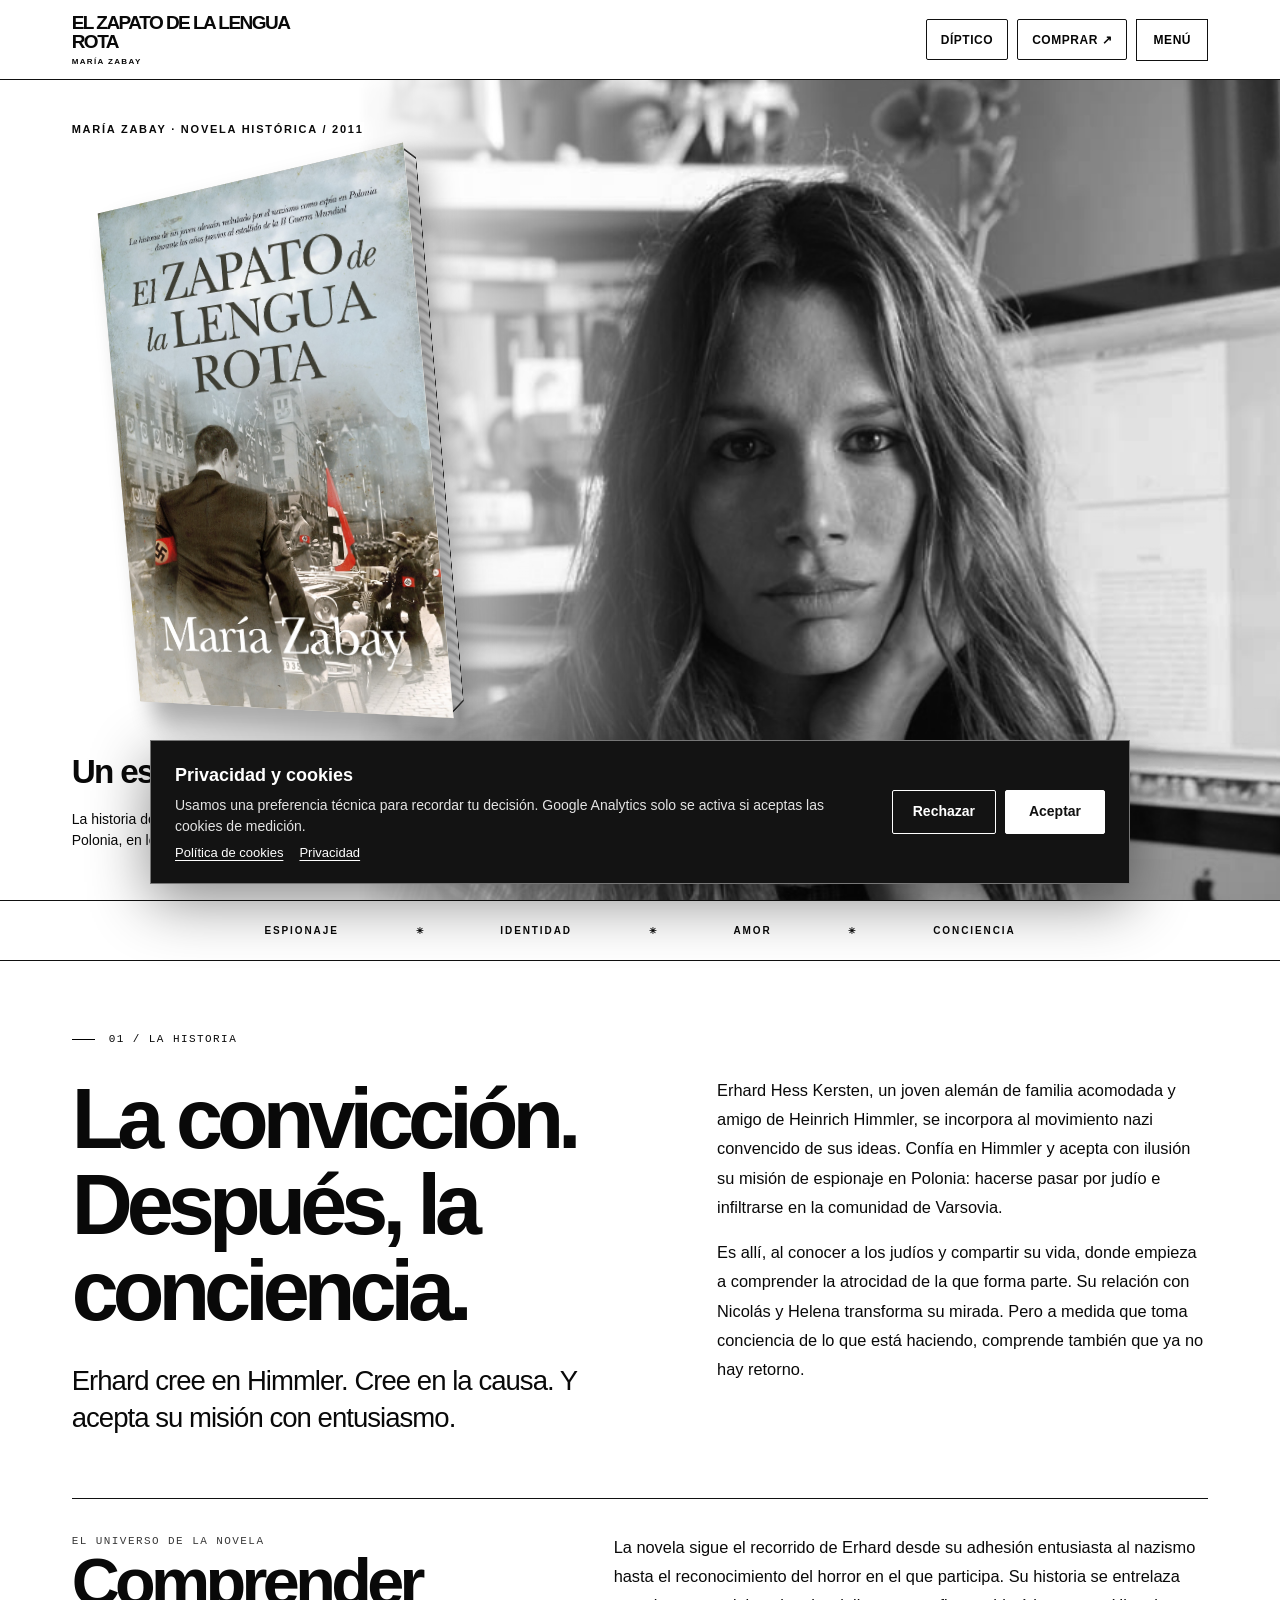
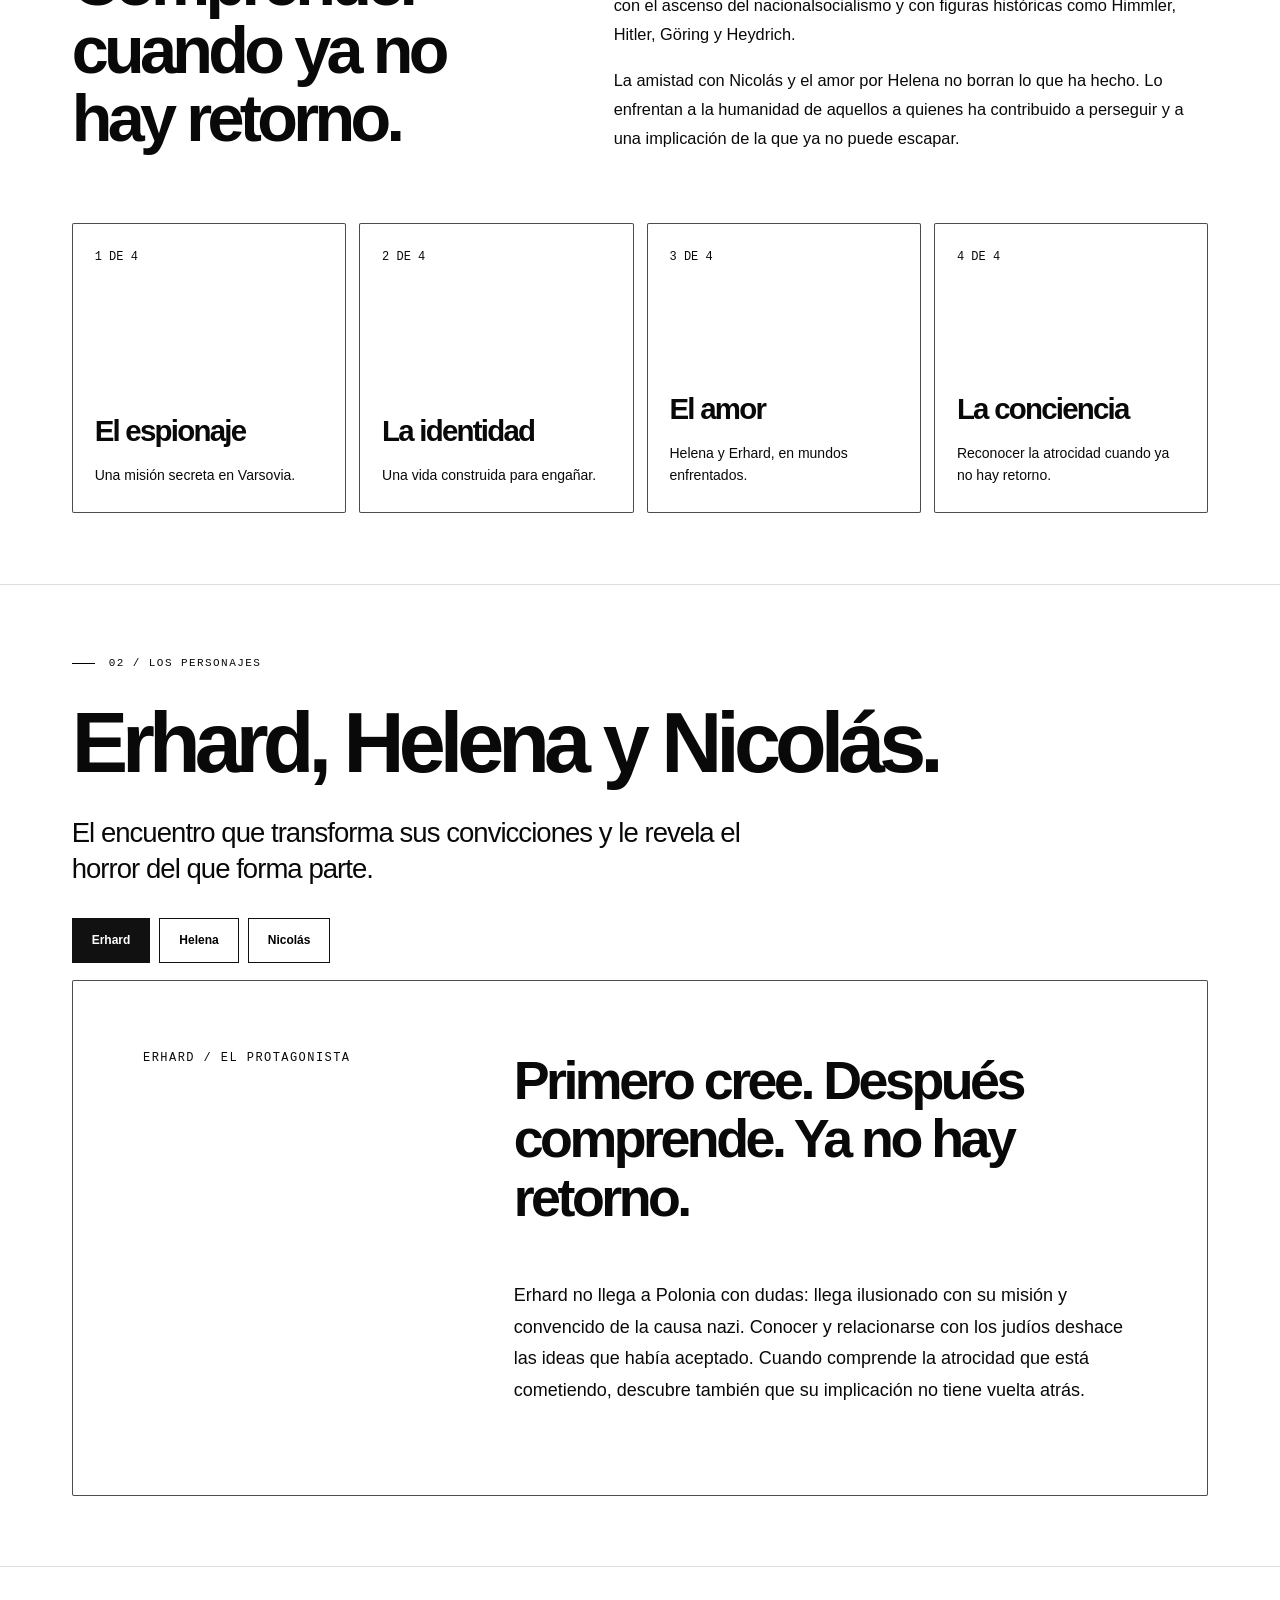
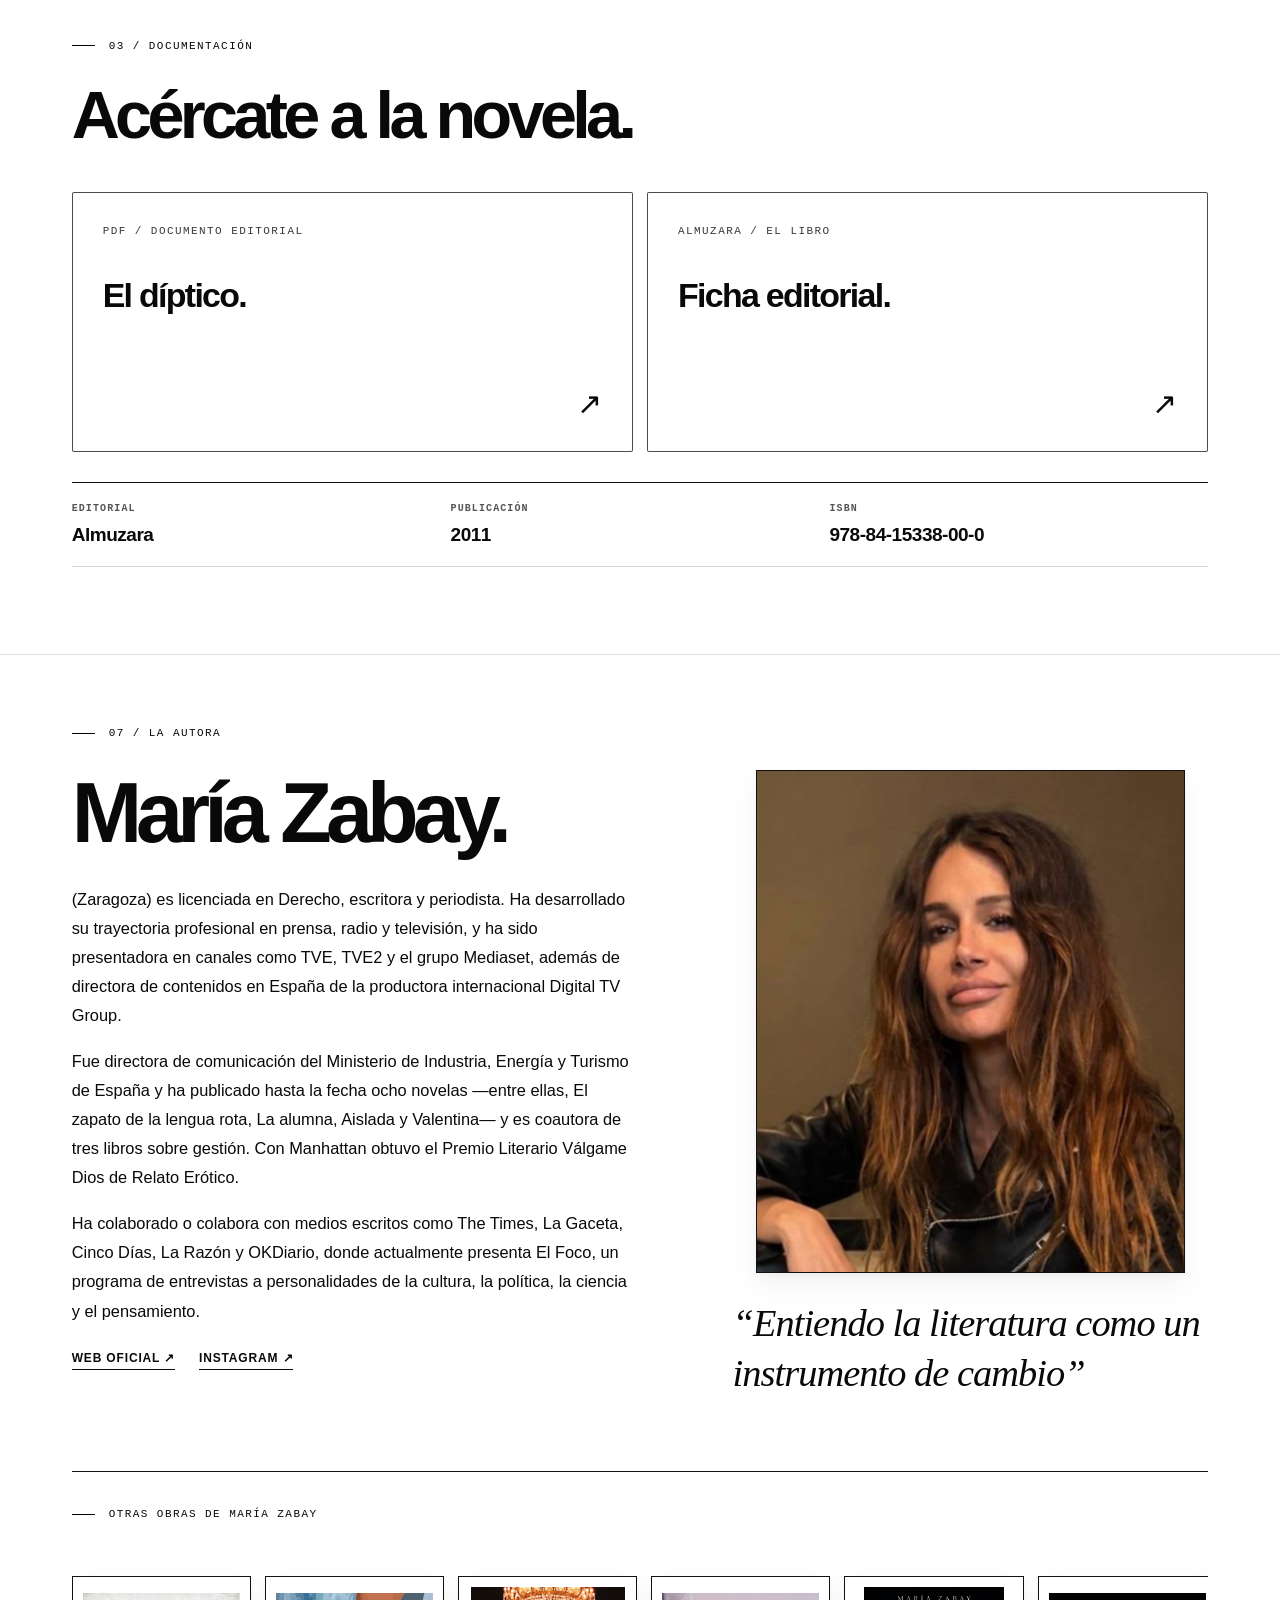
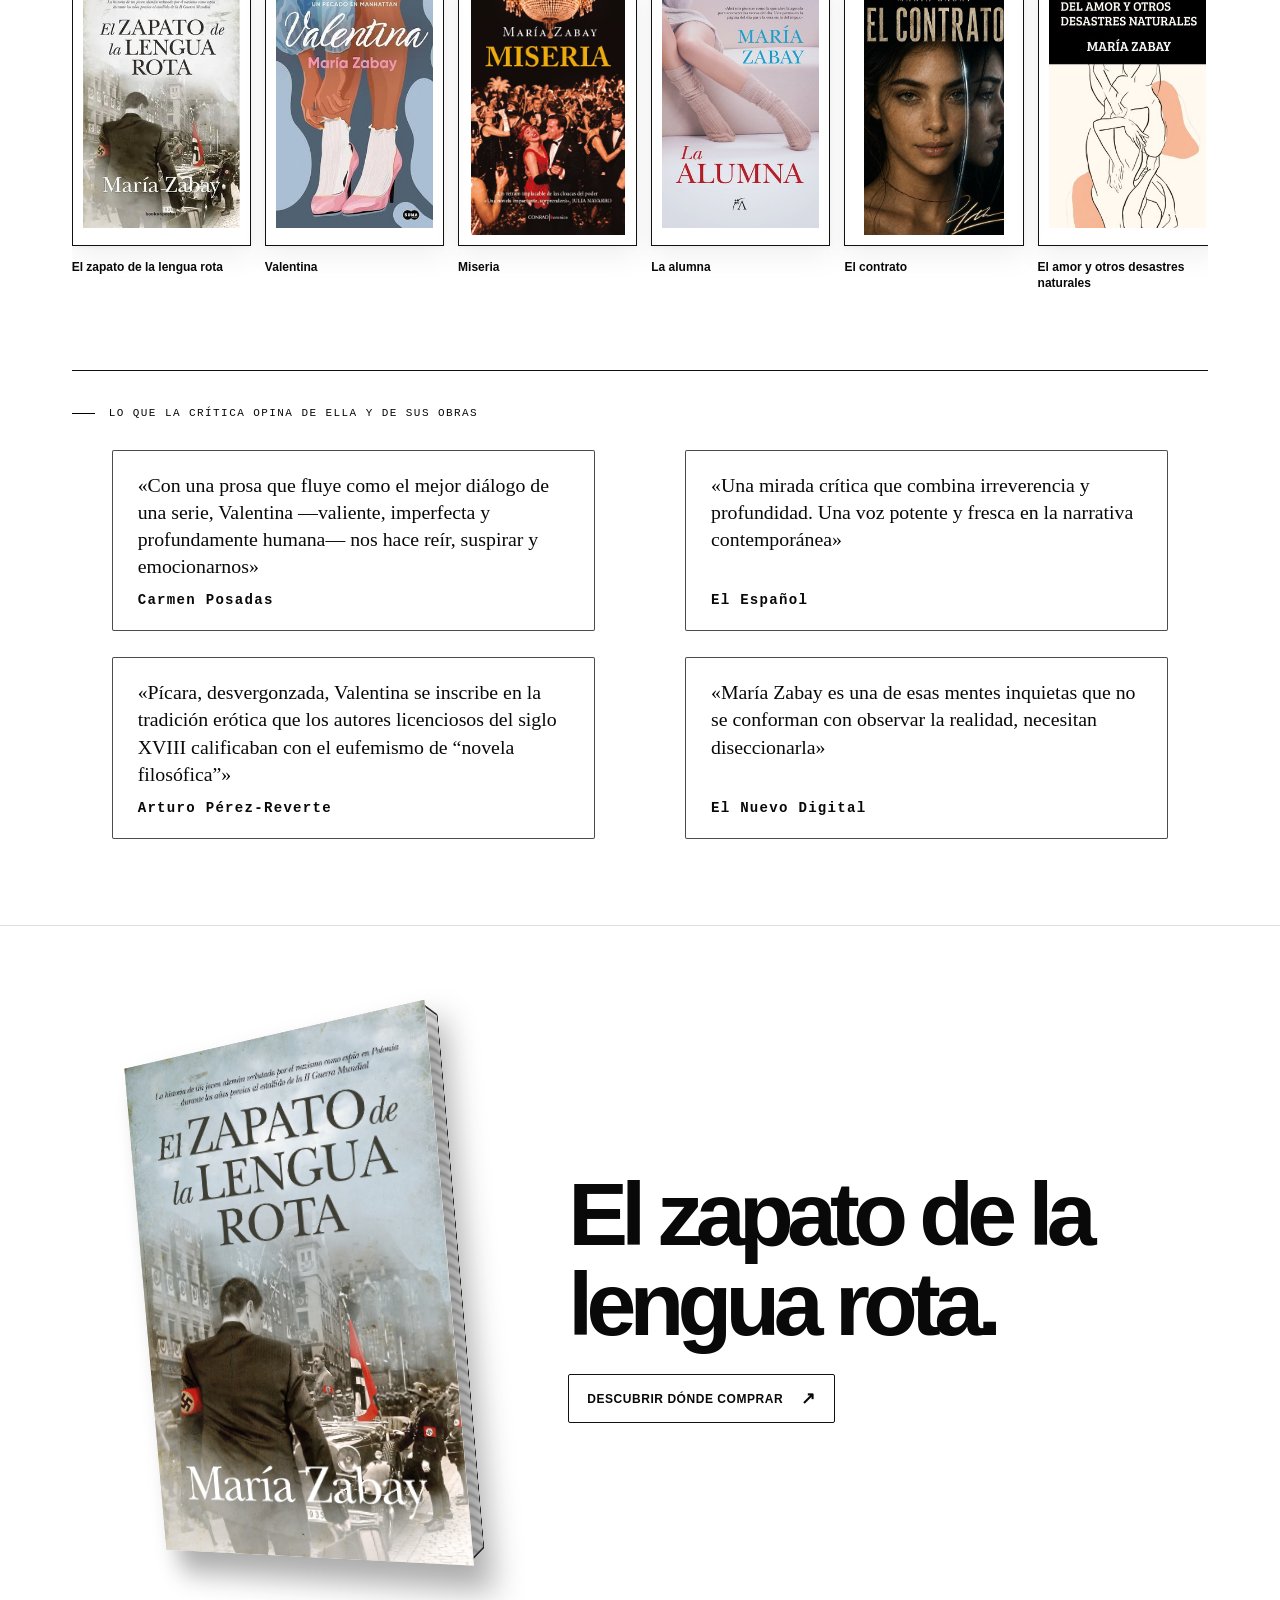
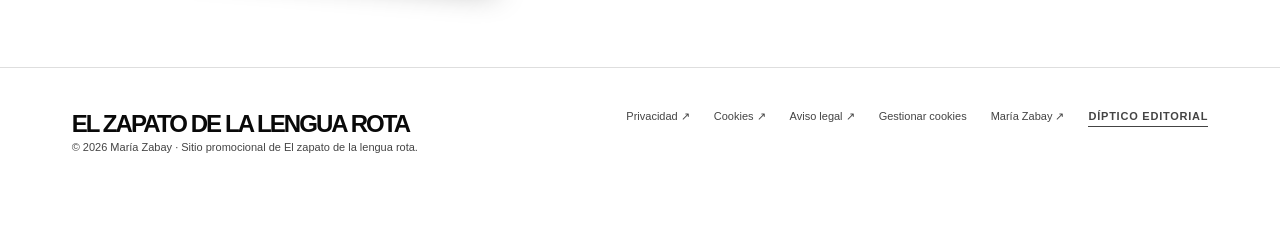
==== commit 2a10fa89: "Add files via upload" ====
--- a/index.html
+++ b/index.html
@@ -1,13 +1,51 @@
 <!doctype html>
-<html lang="es"><head><meta charset="utf-8"><meta name="viewport" content="width=device-width,initial-scale=1"><meta name="theme-color" content="#ffffff"><title>El zapato de la lengua rota — María Zabay</title><meta name="description" content="El zapato de la lengua rota, de María Zabay. Una novela histórica de espionaje, amor y conciencia en la Europa anterior a la Segunda Guerra Mundial."><link rel="stylesheet" href="assets/style.css"></head><body><a href="#contenido" style="position:absolute;left:-10000px" onfocus="this.style.left='12px'" onblur="this.style.left='-10000px'">Saltar al contenido</a><header class="site-header" id="arriba">
+<html lang="es"><head>
+<meta charset="utf-8">
+<meta name="viewport" content="width=device-width,initial-scale=1">
+<meta name="theme-color" content="#ffffff">
+<meta name="color-scheme" content="light">
+<title>El zapato de la lengua rota | María Zabay · Novela histórica</title>
+<meta name="description" content="El zapato de la lengua rota, novela histórica de María Zabay: un espía nazi infiltrado en la Varsovia judía descubre el horror del régimen antes de la Segunda Guerra Mundial.">
+<meta name="robots" content="index,follow,max-image-preview:large,max-snippet:-1,max-video-preview:-1">
+<link rel="canonical" href="https://elzapato.mariazabay.com/">
+<link rel="icon" href="assets/favicon.svg" type="image/svg+xml">
+<link rel="icon" href="assets/favicon-48.png" type="image/png" sizes="48x48">
+<link rel="apple-touch-icon" href="assets/apple-touch-icon.png" sizes="180x180">
+<meta property="og:type" content="book">
+<meta property="og:locale" content="es_ES">
+<meta property="og:site_name" content="El zapato de la lengua rota · María Zabay">
+<meta property="og:title" content="El zapato de la lengua rota | María Zabay · Novela histórica">
+<meta property="og:description" content="El zapato de la lengua rota, novela histórica de María Zabay: un espía nazi infiltrado en la Varsovia judía descubre el horror del régimen antes de la Segunda Guerra Mundial.">
+<meta property="og:url" content="https://elzapato.mariazabay.com/">
+<meta property="og:image" content="https://elzapato.mariazabay.com/assets/og-image.jpg">
+<meta property="og:image:secure_url" content="https://elzapato.mariazabay.com/assets/og-image.jpg">
+<meta property="og:image:type" content="image/jpeg">
+<meta property="og:image:width" content="1200">
+<meta property="og:image:height" content="630">
+<meta property="og:image:alt" content="Cubierta de El zapato de la lengua rota, novela histórica de María Zabay">
+<meta name="twitter:card" content="summary_large_image">
+<meta name="twitter:title" content="El zapato de la lengua rota | María Zabay · Novela histórica">
+<meta name="twitter:description" content="El zapato de la lengua rota, novela histórica de María Zabay: un espía nazi infiltrado en la Varsovia judía descubre el horror del régimen antes de la Segunda Guerra Mundial.">
+<meta name="twitter:image" content="https://elzapato.mariazabay.com/assets/og-image.jpg">
+<meta name="twitter:image:alt" content="Cubierta de El zapato de la lengua rota, de María Zabay">
+<link rel="stylesheet" href="assets/style.css">
+<link rel="stylesheet" href="assets/site-consent.css">
+<script src="assets/site-consent.js" data-root="" defer></script>
+<script type="application/ld+json">{"@context":"https://schema.org","@graph":[{"@type":"WebSite","@id":"https://elzapato.mariazabay.com/#website","url":"https://elzapato.mariazabay.com/","name":"El zapato de la lengua rota · María Zabay","inLanguage":"es"},{"@type":"WebPage","@id":"https://elzapato.mariazabay.com/#webpage","url":"https://elzapato.mariazabay.com/","name":"El zapato de la lengua rota | María Zabay · Novela histórica","description":"El zapato de la lengua rota, novela histórica de María Zabay: un espía nazi infiltrado en la Varsovia judía descubre el horror del régimen antes de la Segunda Guerra Mundial.","inLanguage":"es","isPartOf":{"@id":"https://elzapato.mariazabay.com/#website"},"mainEntity":{"@id":"https://elzapato.mariazabay.com/#book"}},{"@type":"Person","@id":"https://www.mariazabay.com/#maria-zabay","name":"María Zabay","url":"https://www.mariazabay.com/","sameAs":["https://www.instagram.com/maria_zabay/"]},{"@type":"Book","@id":"https://elzapato.mariazabay.com/#book","name":"El zapato de la lengua rota","url":"https://elzapato.mariazabay.com/","description":"El zapato de la lengua rota, novela histórica de María Zabay: un espía nazi infiltrado en la Varsovia judía descubre el horror del régimen antes de la Segunda Guerra Mundial.","image":"https://elzapato.mariazabay.com/assets/portada.jpg","author":{"@id":"https://www.mariazabay.com/#maria-zabay"},"inLanguage":"es","isbn":"9788415338000","datePublished":"2011-05-05","numberOfPages":424,"publisher":{"@type":"Organization","name":"Editorial Almuzara"},"genre":["Novela histórica","Espionaje","Segunda Guerra Mundial"],"offers":{"@type":"Offer","url":"https://editorialalmuzara.com/libro/el-zapato-de-la-lengua-rota"}}]}</script>
+</head><body><a href="#contenido" style="position:absolute;left:-10000px" onfocus="this.style.left='12px'" onblur="this.style.left='-10000px'">Saltar al contenido</a><header class="site-header" id="arriba">
 <a aria-label="El zapato de la lengua rota, inicio" class="brand" href="#arriba">EL ZAPATO DE LA LENGUA ROTA<small>MARÍA ZABAY</small></a>
-<nav id="navigation" class="nav" aria-label="Menú principal"><div class="menu-section"><a class="menu-heading" href="#historia">La historia</a></div><div class="menu-section"><a class="menu-heading" href="#personajes">Personajes</a><div class="menu-characters"><a href="#erhard">Erhard</a><a href="#helena">Helena</a><a href="#nicolas">Nicolás</a></div></div><div class="menu-section"><a class="menu-heading" href="#autora">María Zabay · La autora</a><a class="menu-author-web" href="https://mariazabay.com/" target="_blank" rel="noopener">Web de María Zabay ↗</a></div></nav><div class="header-actions"><a class="btn" id="pressAccessTop" href="assets/diptico.pdf" target="_blank">Díptico</a><a class="btn" href="https://editorialalmuzara.com/libro/el-zapato-de-la-lengua-rota" target="_blank" rel="noopener">Comprar ↗</a><button aria-controls="navigation" aria-expanded="false" aria-label="Abrir menú" class="mobile-menu-toggle" id="menuToggle">Menú</button></div>
+<nav id="navigation" class="nav" aria-label="Menú principal"><div class="menu-section"><a class="menu-heading" href="#historia">La historia</a></div><div class="menu-section"><a class="menu-heading" href="#personajes">Personajes</a><div class="menu-characters"><a href="#personajes" data-character="erhard">Erhard</a><a href="#personajes" data-character="helena">Helena</a><a href="#personajes" data-character="nicolas">Nicolás</a></div></div><div class="menu-section"><a class="menu-heading" href="#autora">María Zabay · La autora</a><a class="menu-author-web" href="https://mariazabay.com/" target="_blank" rel="noopener">Web de María Zabay ↗</a></div></nav><div class="header-actions"><a class="btn" id="pressAccessTop" href="assets/diptico.pdf" target="_blank">Díptico</a><a class="btn" href="https://editorialalmuzara.com/libro/el-zapato-de-la-lengua-rota" target="_blank" rel="noopener">Comprar ↗</a><button aria-controls="navigation" aria-expanded="false" aria-label="Abrir menú" class="mobile-menu-toggle" id="menuToggle">Menú</button></div>
 </header>
 <main id="contenido"><section class="hero" aria-labelledby="hero-label"><div class="hero-portrait"><img src="assets/maria-zabay-diptico.png" alt="María Zabay, retrato original del díptico de El zapato de la lengua rota" fetchpriority="high"></div><div class="hero-copy"><div class="hero-intro">María Zabay · Novela histórica / 2011</div><button class="book-link hero-book-interactive" type="button" aria-label="Abrir o cerrar la cubierta de El zapato de la lengua rota" aria-expanded="false"><span class="book-object"><span class="book-leaf"><span class="book-interior-title">El zapato de la lengua rota<small>María Zabay</small></span></span><span class="book-pages" aria-hidden="true"></span><span class="book-front"><img class="cover" src="assets/portada.jpg" alt="Cubierta de El zapato de la lengua rota, de María Zabay"></span></span></button><div class="hero-bottom"><h1 class="hero-headline" id="hero-label">Un espía nazi en Polonia.</h1><p class="hero-subhead">La historia de un joven alemán reclutado por el nazismo como espía en Polonia, en los años previos a la Segunda Guerra Mundial.</p></div></div></section><div class="manifesto" aria-label="Temas de la novela"><span>Espionaje</span><b>✳</b><span>Identidad</span><b>✳</b><span>Amor</span><b>✳</b><span>Conciencia</span></div>
 <section class="section shell" id="historia"><div class="chapter">01 / LA HISTORIA</div><div class="two-col"><div><h2 class="section-title">La convicción.
-Después, la conciencia.</h2><p class="deck">Erhard cree en Himmler. Cree en la causa. Y acepta su misión con entusiasmo.</p></div><div><p class="body-copy">Erhard Hess Kersten, un joven alemán de familia acomodada y amigo de Heinrich Himmler, se incorpora al movimiento nazi convencido de sus ideas. Confía en Himmler y acepta con ilusión su misión de espionaje en Polonia: hacerse pasar por judío e infiltrarse en la comunidad de Varsovia.</p><p class="body-copy">Es allí, al conocer a los judíos y compartir su vida, donde empieza a comprender la atrocidad de la que forma parte. Su relación con Nicolás y Helena transforma su mirada. Pero a medida que toma conciencia de lo que está haciendo, comprende también que ya no hay retorno.</p></div></div><div class="parallax-rule"></div><div class="two-col flip"><div><div class="eyebrow">EL UNIVERSO DE LA NOVELA</div><h2 class="section-title small">Comprender cuando ya no hay retorno.</h2></div><div><p class="body-copy">La novela sigue el recorrido de Erhard desde su adhesión entusiasta al nazismo hasta el reconocimiento del horror en el que participa. Su historia se entrelaza con el ascenso del nacionalsocialismo y con figuras históricas como Himmler, Hitler, Göring y Heydrich.</p><p class="body-copy">La amistad con Nicolás y el amor por Helena no borran lo que ha hecho. Lo enfrentan a la humanidad de aquellos a quienes ha contribuido a perseguir y a una implicación de la que ya no puede escapar.</p></div></div><div class="theme-grid"><article class="theme-card surface"><span class="index">1 DE 4</span><div><h3>El espionaje</h3><p>Una misión secreta en Varsovia.</p></div></article><article class="theme-card surface"><span class="index">2 DE 4</span><div><h3>La identidad</h3><p>Una vida construida para engañar.</p></div></article><article class="theme-card surface"><span class="index">3 DE 4</span><div><h3>El amor</h3><p>Helena y Erhard, en mundos enfrentados.</p></div></article><article class="theme-card surface"><span class="index">4 DE 4</span><div><h3>La conciencia</h3><p>Reconocer la atrocidad cuando ya no hay retorno.</p></div></article></div></section><section class="section shell" id="personajes"><div class="chapter">02 / LOS PERSONAJES</div><h2 class="section-title">Erhard, Helena y Nicolás.</h2><p class="deck">El encuentro que transforma sus convicciones y le revela el horror del que forma parte.</p><div class="character-panel surface" id="erhard"><div class="character-label">Erhard / El protagonista</div><div><h3 class="character-title">Primero cree. Después comprende. Ya no hay retorno.</h3><p class="character-body">Erhard no llega a Polonia con dudas: llega ilusionado con su misión y convencido de la causa nazi. Conocer y relacionarse con los judíos deshace las ideas que había aceptado. Cuando comprende la atrocidad que está cometiendo, descubre también que su implicación no tiene vuelta atrás.</p></div></div><div class="character-panel surface" id="helena"><div class="character-label">Helena / El amor</div><div><h3 class="character-title">Un vínculo que transforma a Erhard.</h3><p class="character-body">Helena es una mujer judía a la que Erhard conoce en Polonia. El amor entre ambos lo enfrenta a la humanidad de quienes su partido persigue y ahonda su conciencia de la atrocidad en la que participa.</p></div></div><div class="character-panel surface" id="nicolas"><div class="character-label">Nicolás / La amistad</div><div><h3 class="character-title">Conocer al otro cambia su mirada.</h3><p class="character-body">La amistad con Nicolás acerca a Erhard a la vida de los judíos. Junto a Helena, Nicolás es una de las personas que lo llevan a cuestionar las ideas que había abrazado con entusiasmo.</p></div></div></section><section class="section shell" id="documentacion"><div class="chapter">03 / DOCUMENTACIÓN</div><h2 class="section-title small">Acércate a la novela.</h2><div class="press-grid"><a class="surface press-card" href="assets/diptico.pdf" target="_blank" rel="noopener"><span class="eyebrow">PDF / DOCUMENTO EDITORIAL</span><h3>El díptico.</h3><span class="arrow-symbol">↗</span></a><a class="surface press-card" href="https://editorialalmuzara.com/libro/el-zapato-de-la-lengua-rota" target="_blank" rel="noopener"><span class="eyebrow">ALMUZARA / EL LIBRO</span><h3>Ficha editorial.</h3><span class="arrow-symbol">↗</span></a></div><dl class="facts"><div class="fact"><dt>Editorial</dt><dd>Almuzara</dd></div><div class="fact"><dt>Publicación</dt><dd>2011</dd></div><div class="fact"><dt>ISBN</dt><dd>978-84-15338-00-0</dd></div></dl></section><section class="section shell" id="autora"><div class="chapter">07 / LA AUTORA</div><div class="author-layout"><div><h2 class="section-title"><a href="https://mariazabay.com/" target="_blank" rel="noopener">María Zabay.</a></h2><p class="body-copy">(Zaragoza) es licenciada en Derecho, escritora y periodista. Ha desarrollado su trayectoria profesional en prensa, radio y televisión, y ha sido presentadora en canales como TVE, TVE2 y el grupo Mediaset, además de directora de contenidos en España de la productora internacional Digital TV Group.</p><p class="body-copy">Fue directora de comunicación del Ministerio de Industria, Energía y Turismo de España y ha publicado hasta la fecha ocho novelas —entre ellas, El zapato de la lengua rota, La alumna, Aislada y Valentina— y es coautora de tres libros sobre gestión. Con Manhattan obtuvo el Premio Literario Válgame Dios de Relato Erótico.</p><p class="body-copy">Ha colaborado o colabora con medios escritos como The Times, La Gaceta, Cinco Días, La Razón y OKDiario, donde actualmente presenta El Foco, un programa de entrevistas a personalidades de la cultura, la política, la ciencia y el pensamiento.</p><div class="author-social"><a class="text-link" href="https://mariazabay.com/" rel="noopener" target="_blank">Web oficial ↗</a><a class="text-link" href="https://www.instagram.com/maria_zabay/" rel="noopener" target="_blank">Instagram ↗</a></div></div><div><img alt="Retrato de María Zabay" class="author-image" loading="lazy" src="assets/maria-zabay-autora-color.jpg"><p class="pull-inline" style="margin-top:26px">“Entiendo la literatura como un instrumento de cambio”</p></div></div>
+Después, la conciencia.</h2><p class="deck">Erhard cree en Himmler. Cree en la causa. Y acepta su misión con entusiasmo.</p></div><div><p class="body-copy">Erhard Hess Kersten, un joven alemán de familia acomodada y amigo de Heinrich Himmler, se incorpora al movimiento nazi convencido de sus ideas. Confía en Himmler y acepta con ilusión su misión de espionaje en Polonia: hacerse pasar por judío e infiltrarse en la comunidad de Varsovia.</p><p class="body-copy">Es allí, al conocer a los judíos y compartir su vida, donde empieza a comprender la atrocidad de la que forma parte. Su relación con Nicolás y Helena transforma su mirada. Pero a medida que toma conciencia de lo que está haciendo, comprende también que ya no hay retorno.</p></div></div><div class="parallax-rule"></div><div class="two-col flip"><div><div class="eyebrow">EL UNIVERSO DE LA NOVELA</div><h2 class="section-title small">Comprender cuando ya no hay retorno.</h2></div><div><p class="body-copy">La novela sigue el recorrido de Erhard desde su adhesión entusiasta al nazismo hasta el reconocimiento del horror en el que participa. Su historia se entrelaza con el ascenso del nacionalsocialismo y con figuras históricas como Himmler, Hitler, Göring y Heydrich.</p><p class="body-copy">La amistad con Nicolás y el amor por Helena no borran lo que ha hecho. Lo enfrentan a la humanidad de aquellos a quienes ha contribuido a perseguir y a una implicación de la que ya no puede escapar.</p></div></div><div class="theme-grid"><article class="theme-card surface"><span class="index">1 DE 4</span><div><h3>El espionaje</h3><p>Una misión secreta en Varsovia.</p></div></article><article class="theme-card surface"><span class="index">2 DE 4</span><div><h3>La identidad</h3><p>Una vida construida para engañar.</p></div></article><article class="theme-card surface"><span class="index">3 DE 4</span><div><h3>El amor</h3><p>Helena y Erhard, en mundos enfrentados.</p></div></article><article class="theme-card surface"><span class="index">4 DE 4</span><div><h3>La conciencia</h3><p>Reconocer la atrocidad cuando ya no hay retorno.</p></div></article></div></section><section class="section shell" id="personajes"><div class="chapter">02 / LOS PERSONAJES</div><h2 class="section-title">Erhard, Helena y Nicolás.</h2><p class="deck">El encuentro que transforma sus convicciones y le revela el horror del que forma parte.</p><div class="tab-list" id="characterTabs" role="tablist" aria-label="Seleccionar personaje">
+<button class="tab" id="char-tab-erhard" type="button" role="tab" aria-controls="erhard" aria-selected="true" tabindex="0" data-char="erhard">Erhard</button>
+<button class="tab" id="char-tab-helena" type="button" role="tab" aria-controls="helena" aria-selected="false" tabindex="-1" data-char="helena">Helena</button>
+<button class="tab" id="char-tab-nicolas" type="button" role="tab" aria-controls="nicolas" aria-selected="false" tabindex="-1" data-char="nicolas">Nicolás</button>
+</div><div aria-labelledby="char-tab-erhard" class="character-panel surface" id="erhard" role="tabpanel" tabindex="0"><div class="character-label">Erhard / El protagonista</div><div><h3 class="character-title">Primero cree. Después comprende. Ya no hay retorno.</h3><p class="character-body">Erhard no llega a Polonia con dudas: llega ilusionado con su misión y convencido de la causa nazi. Conocer y relacionarse con los judíos deshace las ideas que había aceptado. Cuando comprende la atrocidad que está cometiendo, descubre también que su implicación no tiene vuelta atrás.</p></div></div><div aria-labelledby="char-tab-helena" class="character-panel surface" hidden="" id="helena" role="tabpanel" tabindex="0"><div class="character-label">Helena / El amor</div><div><h3 class="character-title">Un vínculo que transforma a Erhard.</h3><p class="character-body">Helena es una mujer judía a la que Erhard conoce en Polonia. El amor entre ambos lo enfrenta a la humanidad de quienes su partido persigue y ahonda su conciencia de la atrocidad en la que participa.</p></div></div><div aria-labelledby="char-tab-nicolas" class="character-panel surface" hidden="" id="nicolas" role="tabpanel" tabindex="0"><div class="character-label">Nicolás / La amistad</div><div><h3 class="character-title">Conocer al otro cambia su mirada.</h3><p class="character-body">La amistad con Nicolás acerca a Erhard a la vida de los judíos. Junto a Helena, Nicolás es una de las personas que lo llevan a cuestionar las ideas que había abrazado con entusiasmo.</p></div></div></section><section class="section shell" id="documentacion"><div class="chapter">03 / DOCUMENTACIÓN</div><h2 class="section-title small">Acércate a la novela.</h2><div class="press-grid"><a class="surface press-card" href="assets/diptico.pdf" target="_blank" rel="noopener"><span class="eyebrow">PDF / DOCUMENTO EDITORIAL</span><h3>El díptico.</h3><span class="arrow-symbol">↗</span></a><a class="surface press-card" href="https://editorialalmuzara.com/libro/el-zapato-de-la-lengua-rota" target="_blank" rel="noopener"><span class="eyebrow">ALMUZARA / EL LIBRO</span><h3>Ficha editorial.</h3><span class="arrow-symbol">↗</span></a></div><dl class="facts"><div class="fact"><dt>Editorial</dt><dd>Almuzara</dd></div><div class="fact"><dt>Publicación</dt><dd>2011</dd></div><div class="fact"><dt>ISBN</dt><dd>978-84-15338-00-0</dd></div></dl></section><section class="section shell" id="autora"><div class="chapter">07 / LA AUTORA</div><div class="author-layout"><div><h2 class="section-title"><a href="https://mariazabay.com/" target="_blank" rel="noopener">María Zabay.</a></h2><p class="body-copy">(Zaragoza) es licenciada en Derecho, escritora y periodista. Ha desarrollado su trayectoria profesional en prensa, radio y televisión, y ha sido presentadora en canales como TVE, TVE2 y el grupo Mediaset, además de directora de contenidos en España de la productora internacional Digital TV Group.</p><p class="body-copy">Fue directora de comunicación del Ministerio de Industria, Energía y Turismo de España y ha publicado hasta la fecha ocho novelas —entre ellas, El zapato de la lengua rota, La alumna, Aislada y Valentina— y es coautora de tres libros sobre gestión. Con Manhattan obtuvo el Premio Literario Válgame Dios de Relato Erótico.</p><p class="body-copy">Ha colaborado o colabora con medios escritos como The Times, La Gaceta, Cinco Días, La Razón y OKDiario, donde actualmente presenta El Foco, un programa de entrevistas a personalidades de la cultura, la política, la ciencia y el pensamiento.</p><div class="author-social"><a class="text-link" href="https://mariazabay.com/" rel="noopener" target="_blank">Web oficial ↗</a><a class="text-link" href="https://www.instagram.com/maria_zabay/" rel="noopener" target="_blank">Instagram ↗</a></div></div><div><img alt="Retrato de María Zabay" class="author-image" loading="lazy" src="assets/maria-zabay-autora-color.jpg"><p class="pull-inline" style="margin-top:26px">“Entiendo la literatura como un instrumento de cambio”</p></div></div>
 <div class="parallax-rule"></div><div class="chapter">OTRAS OBRAS DE MARÍA ZABAY</div><div aria-label="Otras obras de la autora" class="book-shelf"><div class="shelf-book"><div class="cover-box"><img alt="El zapato de la lengua rota" loading="lazy" src="assets/libros/libro2.jpg"></div><p>El zapato de la lengua rota</p></div>
 <div class="shelf-book"><a class="shelf-link" href="https://valentina.mariazabay.com/" target="_blank" rel="noopener noreferrer" aria-label="Visitar la web de Valentina"><div class="cover-box"><img alt="Valentina" loading="lazy" src="assets/libros/libro1.jpg"></div><p>Valentina</p></a></div>
+<div class="shelf-book"><a class="shelf-link" href="https://miseria.mariazabay.com/" target="_blank" rel="noopener noreferrer" aria-label="Visitar la web de Miseria"><div class="cover-box"><img alt="Miseria" loading="lazy" src="assets/libros/miseria.jpg"></div><p>Miseria</p></a></div>
 
 <div class="shelf-book"><div class="cover-box"><img alt="La alumna" loading="lazy" src="assets/libros/libro3.jpg"></div><p>La alumna</p></div>
 <div class="shelf-book"><a class="shelf-link" href="https://elcontrato.mariazabay.com/" target="_blank" rel="noopener noreferrer" aria-label="Visitar la web de El contrato"><div class="cover-box"><img alt="El contrato" loading="lazy" src="assets/libros/elcontrato.PNG"></div><p>El contrato</p></a></div>
@@ -22,5 +60,6 @@
 </div>
 <div class="parallax-rule"></div><div class="chapter">LO QUE LA CRÍTICA OPINA DE ELLA Y DE SUS OBRAS</div><div class="critics-grid"><blockquote class="surface critic"><p>«Con una prosa que fluye como el mejor diálogo de una serie, Valentina —valiente, imperfecta y profundamente humana— nos hace reír, suspirar y emocionarnos»</p><cite>Carmen Posadas</cite></blockquote><blockquote class="surface critic"><p>«Una mirada crítica que combina irreverencia y profundidad. Una voz potente y fresca en la narrativa contemporánea»</p><cite>El Español</cite></blockquote><blockquote class="surface critic"><p>«Pícara, desvergonzada, Valentina se inscribe en la tradición erótica que los autores licenciosos del siglo XVIII calificaban con el eufemismo de “novela filosófica”»</p><cite>Arturo Pérez-Reverte</cite></blockquote><blockquote class="surface critic"><p>«María Zabay es una de esas mentes inquietas que no se conforman con observar la realidad, necesitan diseccionarla»</p><cite>El Nuevo Digital</cite></blockquote></div>
 </section>
-<section class="section shell"><div class="final-cta"><div><button class="book-link hero-book-interactive final-book-interactive" type="button" aria-label="Abrir o cerrar la cubierta de El zapato de la lengua rota" aria-expanded="false"><span class="book-object"><span class="book-leaf"><span class="book-interior-title">El zapato de la lengua rota<small>María Zabay</small></span></span><span class="book-pages" aria-hidden="true"></span><span class="book-front"><img class="cover" src="assets/portada.jpg" alt="Cubierta de El zapato de la lengua rota, de María Zabay"></span></span></button></div><div><h2>El zapato de la lengua rota.</h2><a class="btn arrow" href="https://editorialalmuzara.com/libro/el-zapato-de-la-lengua-rota" target="_blank" rel="noopener">Descubrir dónde comprar</a></div></div></section></main><footer class="footer"><div><a class="footer-brand" href="#arriba">EL ZAPATO DE LA LENGUA ROTA</a><p>© 2026 María Zabay · Sitio promocional de El zapato de la lengua rota.</p><p class="small-mono"></p></div><div class="footer-links"><a href="https://miseria.mariazabay.com/politica-de-privacidad.html">Privacidad ↗</a><a href="https://miseria.mariazabay.com/politica-de-cookies.html">Cookies ↗</a><a href="https://miseria.mariazabay.com/aviso-legal.html">Aviso legal ↗</a><a href="https://mariazabay.com/" rel="noopener" target="_blank">María Zabay ↗</a><a class="text-link" id="pressAccessBottom" href="assets/diptico.pdf">Díptico editorial</a></div></footer>
-<script>document.querySelectorAll('.hero-book-interactive').forEach(book=>{book.addEventListener('click',()=>{const open=book.getAttribute('aria-expanded')!=='true';book.setAttribute('aria-expanded',String(open));if(open)book.removeAttribute('data-closed');else book.setAttribute('data-closed','')});book.addEventListener('mouseleave',()=>{book.removeAttribute('data-closed');book.setAttribute('aria-expanded','false')})});</script><script>(()=>{const button=document.getElementById('menuToggle'),menu=document.getElementById('navigation');function setOpen(open){menu.classList.toggle('open',open);button.setAttribute('aria-expanded',String(open));button.setAttribute('aria-label',open?'Cerrar menú':'Abrir menú');document.body.classList.toggle('menu-open',open)}button.addEventListener('click',()=>setOpen(button.getAttribute('aria-expanded')!=='true'));menu.querySelectorAll('a').forEach(link=>link.addEventListener('click',()=>setOpen(false)));document.addEventListener('keydown',event=>{if(event.key==='Escape'){setOpen(false);button.focus()}});document.addEventListener('click',event=>{if(!menu.contains(event.target)&&!button.contains(event.target))setOpen(false)})})();</script></body></html>+<section class="section shell"><div class="final-cta"><div><button class="book-link hero-book-interactive final-book-interactive" type="button" aria-label="Abrir o cerrar la cubierta de El zapato de la lengua rota" aria-expanded="false"><span class="book-object"><span class="book-leaf"><span class="book-interior-title">El zapato de la lengua rota<small>María Zabay</small></span></span><span class="book-pages" aria-hidden="true"></span><span class="book-front"><img class="cover" src="assets/portada.jpg" alt="Cubierta de El zapato de la lengua rota, de María Zabay"></span></span></button></div><div><h2>El zapato de la lengua rota.</h2><a class="btn arrow" href="https://editorialalmuzara.com/libro/el-zapato-de-la-lengua-rota" target="_blank" rel="noopener">Descubrir dónde comprar</a></div></div></section></main><footer class="footer"><div><a class="footer-brand" href="#arriba">EL ZAPATO DE LA LENGUA ROTA</a><p>© 2026 María Zabay · Sitio promocional de El zapato de la lengua rota.</p><p class="small-mono"></p></div><div class="footer-links"><a href="politica-de-privacidad.html">Privacidad ↗</a><a href="politica-de-cookies.html">Cookies ↗</a><a href="aviso-legal.html">Aviso legal ↗</a><a href="#cookie-preferences" data-mz-cookie-settings>Gestionar cookies</a><a href="https://mariazabay.com/" rel="noopener" target="_blank">María Zabay ↗</a><a class="text-link" id="pressAccessBottom" href="assets/diptico.pdf">Díptico editorial</a></div></footer>
+<script>document.querySelectorAll('.hero-book-interactive').forEach(book=>{book.addEventListener('click',()=>{const open=book.getAttribute('aria-expanded')!=='true';book.setAttribute('aria-expanded',String(open));if(open)book.removeAttribute('data-closed');else book.setAttribute('data-closed','')});book.addEventListener('mouseleave',()=>{book.removeAttribute('data-closed');book.setAttribute('aria-expanded','false')})});</script><script>(()=>{const button=document.getElementById('menuToggle'),menu=document.getElementById('navigation');function setOpen(open){menu.classList.toggle('open',open);button.setAttribute('aria-expanded',String(open));button.setAttribute('aria-label',open?'Cerrar menú':'Abrir menú');document.body.classList.toggle('menu-open',open)}button.addEventListener('click',()=>setOpen(button.getAttribute('aria-expanded')!=='true'));menu.querySelectorAll('a').forEach(link=>link.addEventListener('click',()=>setOpen(false)));document.addEventListener('keydown',event=>{if(event.key==='Escape'){setOpen(false);button.focus()}});document.addEventListener('click',event=>{if(!menu.contains(event.target)&&!button.contains(event.target))setOpen(false)})})();</script><script src="assets/characters.js" defer></script>
+</body></html>
--- a/assets/style.css
+++ b/assets/style.css
@@ -135,3 +135,8 @@
 /* Tres apartados del menú, con accesos individuales a los personajes. */
 .site-header .nav.open{z-index:60;gap:0;max-height:calc(100svh - 100px);overflow-y:auto;min-width:280px;align-items:stretch}
 .menu-section{padding:18px 0;border-bottom:1px solid #ddd;width:100%}.menu-section:first-child{padding-top:0}.menu-section:last-child{border-bottom:0;padding-bottom:0}.site-header .nav .menu-heading{display:block;font-size:19px;font-weight:650;white-space:normal}.menu-characters{display:flex;flex-direction:column;gap:13px;margin:18px 0 0 18px}.site-header .nav .menu-characters a{font-size:15px}.site-header .nav .menu-author-web{display:block;margin-top:15px;font-size:12px;text-decoration:underline;text-underline-offset:4px}
+
+/* Pestañas de personajes: una sola ficha visible, como en Miseria. */
+.character-panel[hidden]{display:none!important}
+.tab[aria-selected="true"],.tab[aria-selected="true"]:hover{background:#111;color:#fff}
+.tab:focus-visible{outline:3px solid #333;outline-offset:3px}
--- a/assets/site-consent.css
+++ b/assets/site-consent.css
@@ -0,0 +1,13 @@
+/* Aislado: estas clases no afectan el diseño original. */
+.mz-consent-panel[hidden]{display:none!important}
+.mz-consent-panel{position:fixed;left:16px;right:16px;bottom:16px;z-index:2147483000;max-width:980px;margin:0 auto;padding:0;border:1px solid #777;background:#131313;color:#fff;box-shadow:0 18px 60px rgba(0,0,0,.45);font:400 14px/1.5 Arial,Helvetica,sans-serif;text-align:left;letter-spacing:normal}
+.mz-consent-panel *{box-sizing:border-box}
+.mz-consent-inner{display:flex;align-items:center;justify-content:space-between;gap:26px;padding:21px 24px}
+.mz-consent-copy{flex:1;min-width:0}.mz-consent-copy strong{font-size:18px;color:#fff}.mz-consent-copy p{margin:6px 0;color:#e3e3e3;line-height:1.5;max-width:660px}
+.mz-consent-links{display:flex;flex-wrap:wrap;gap:16px}.mz-consent-links a{color:#fff;text-decoration:underline;text-underline-offset:3px;font:400 13px/1.5 Arial,Helvetica,sans-serif}
+.mz-consent-actions{display:flex;flex-shrink:0;gap:9px}.mz-consent-actions button{appearance:none;border:1px solid #fff;padding:11px 20px;min-width:100px;min-height:44px;cursor:pointer;border-radius:2px;font:600 14px/1.2 Arial,Helvetica,sans-serif;letter-spacing:normal}
+.mz-consent-reject{color:#fff;background:transparent}.mz-consent-accept{color:#111;background:#fff}
+.mz-consent-actions button:focus-visible,.mz-consent-links a:focus-visible{outline:3px solid #edc783;outline-offset:3px}
+.mz-footer-legal{display:flex;align-items:center;justify-content:center;gap:12px 22px;flex-wrap:wrap;font:400 12px/1.6 Arial,Helvetica,sans-serif;letter-spacing:normal;text-transform:none}
+.mz-footer-legal a{color:inherit;text-decoration:underline;text-underline-offset:3px}
+@media(max-width:670px){.mz-consent-panel{left:10px;right:10px;bottom:10px}.mz-consent-inner{flex-direction:column;align-items:stretch;gap:14px;padding:16px}.mz-consent-actions{width:100%}.mz-consent-actions button{flex:1;min-width:0}}
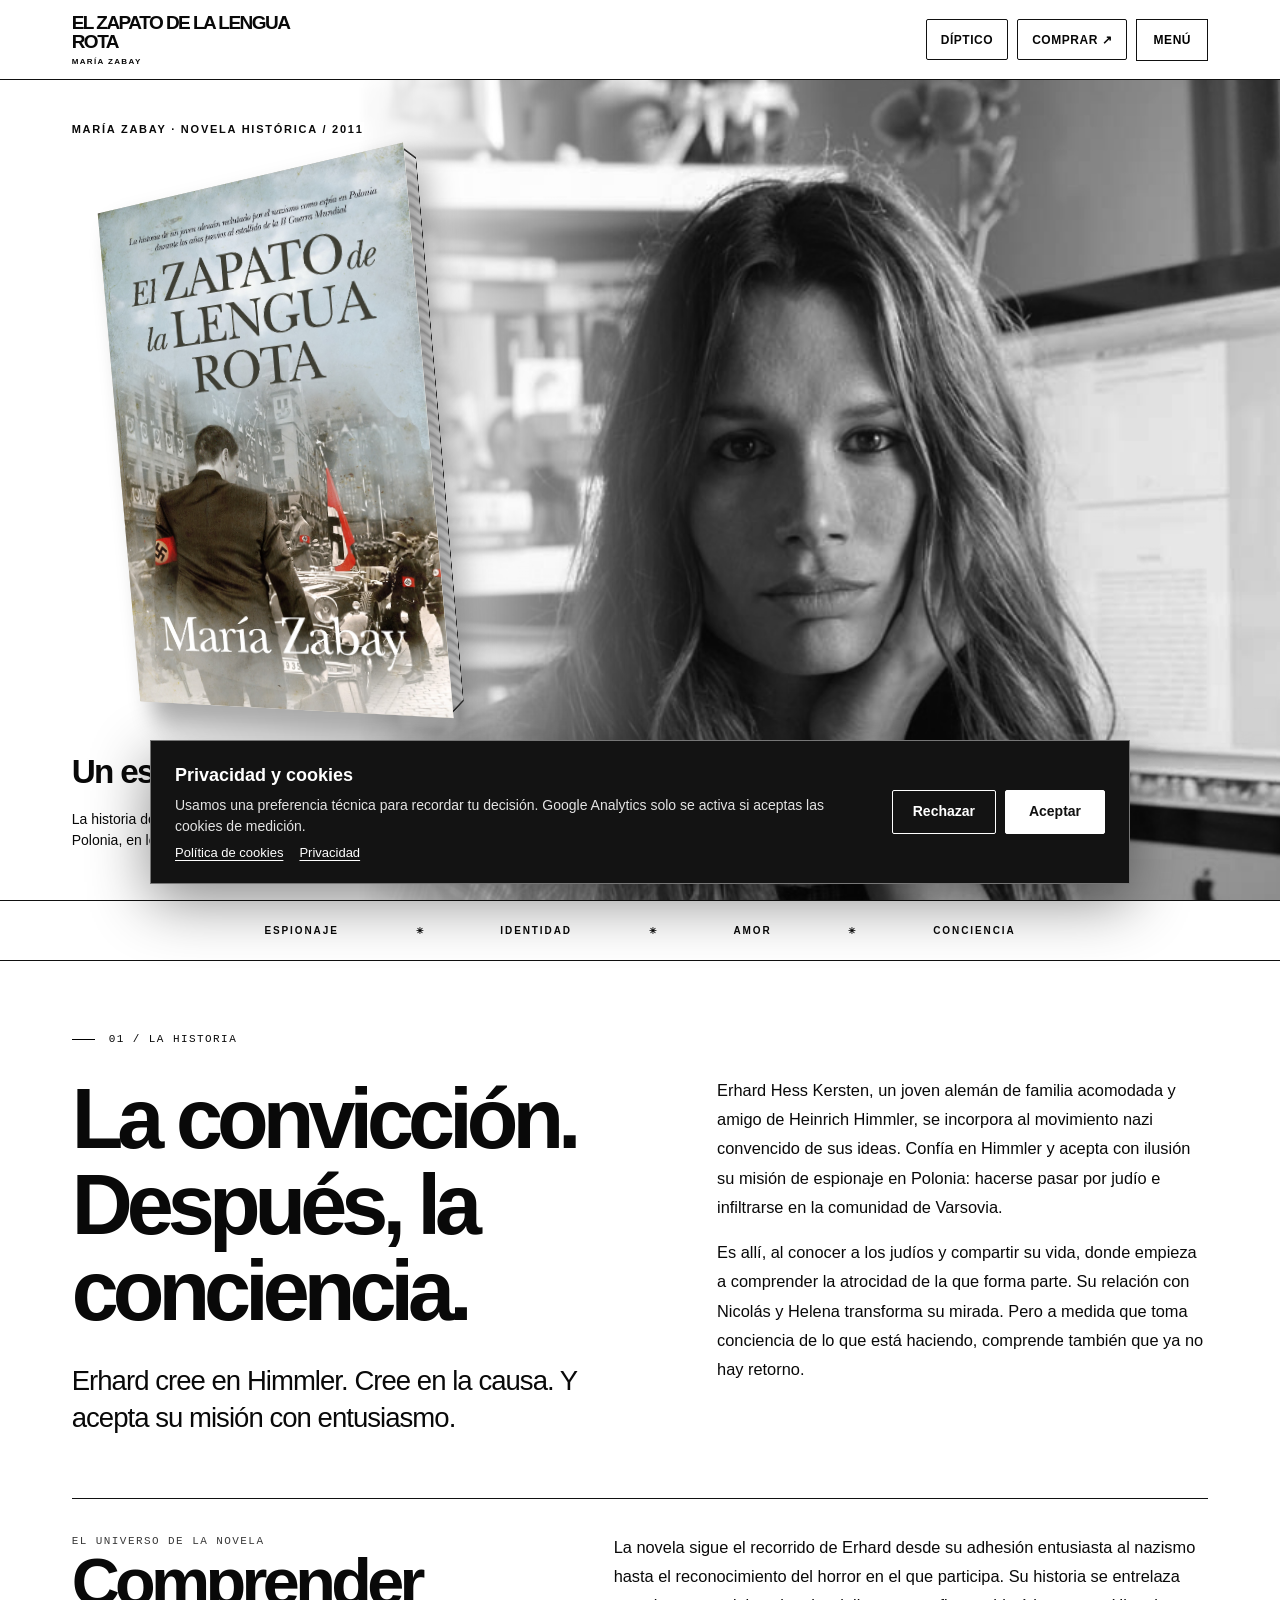
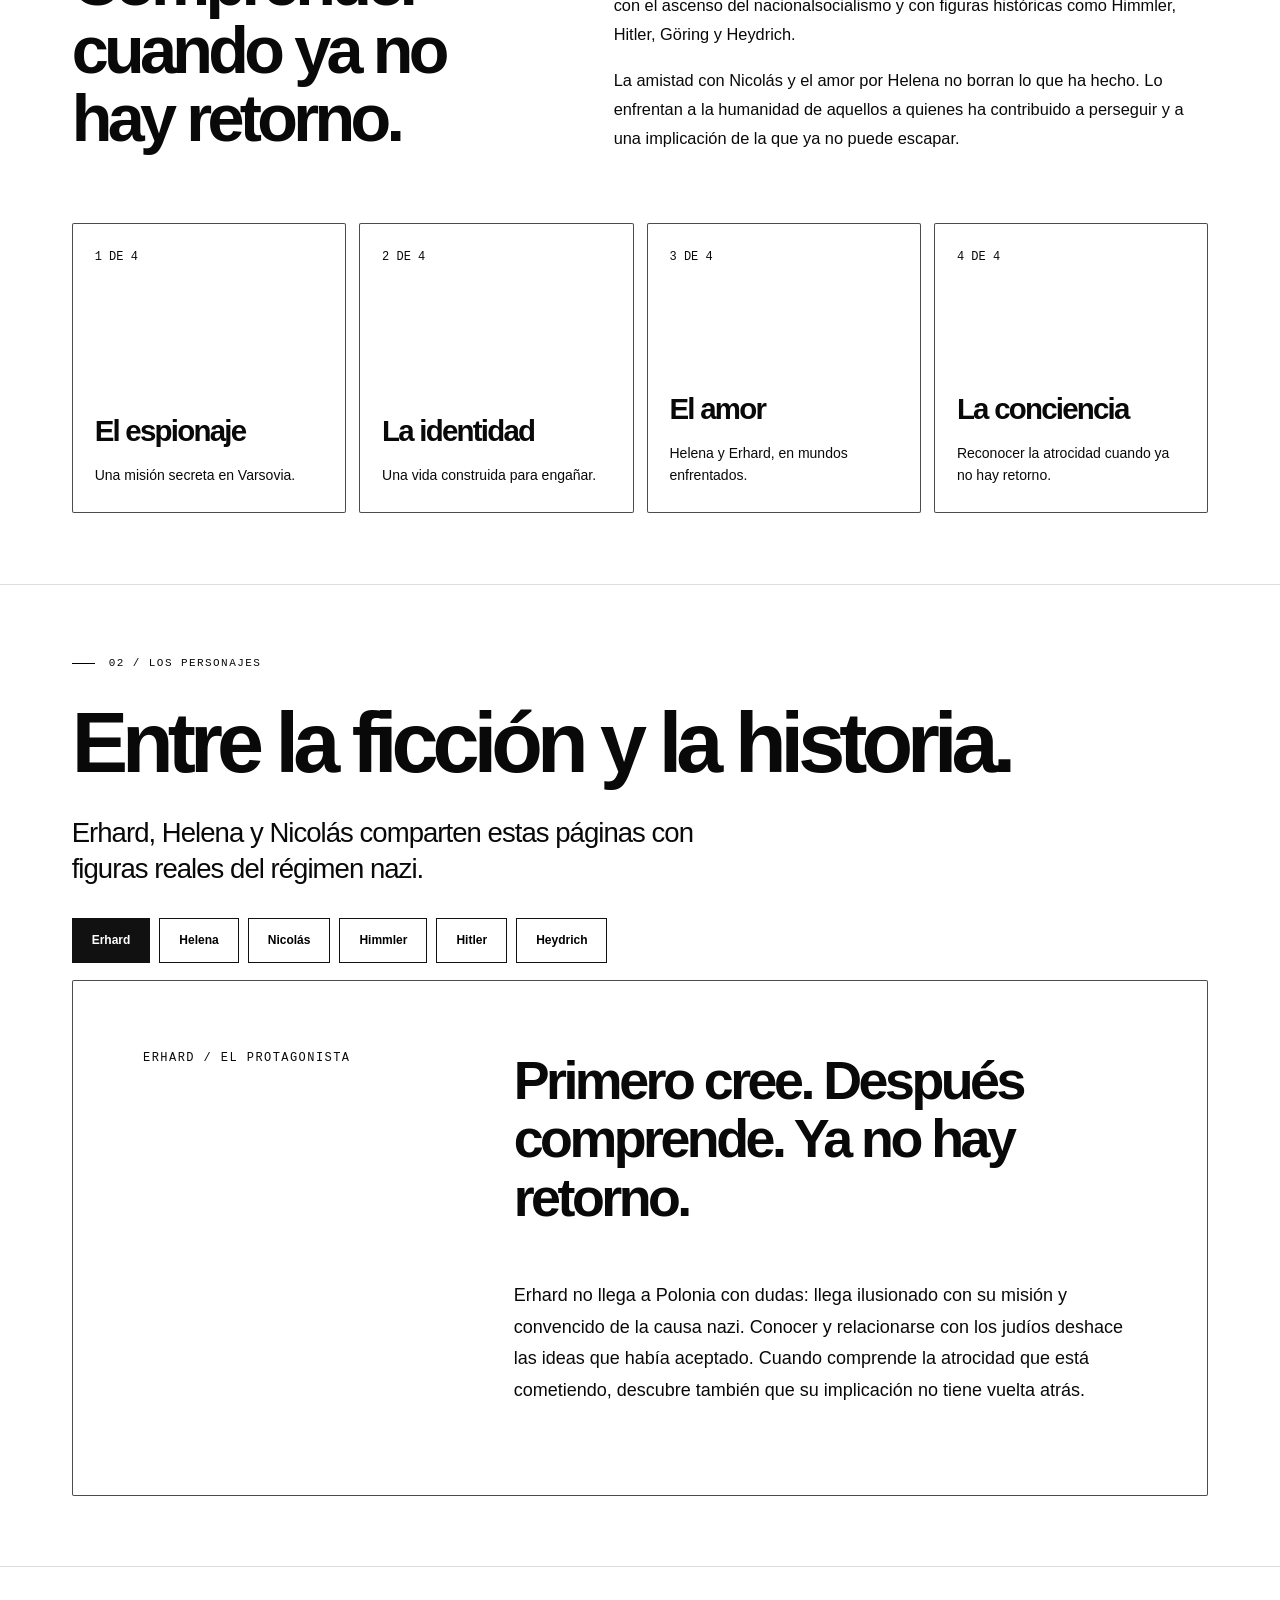
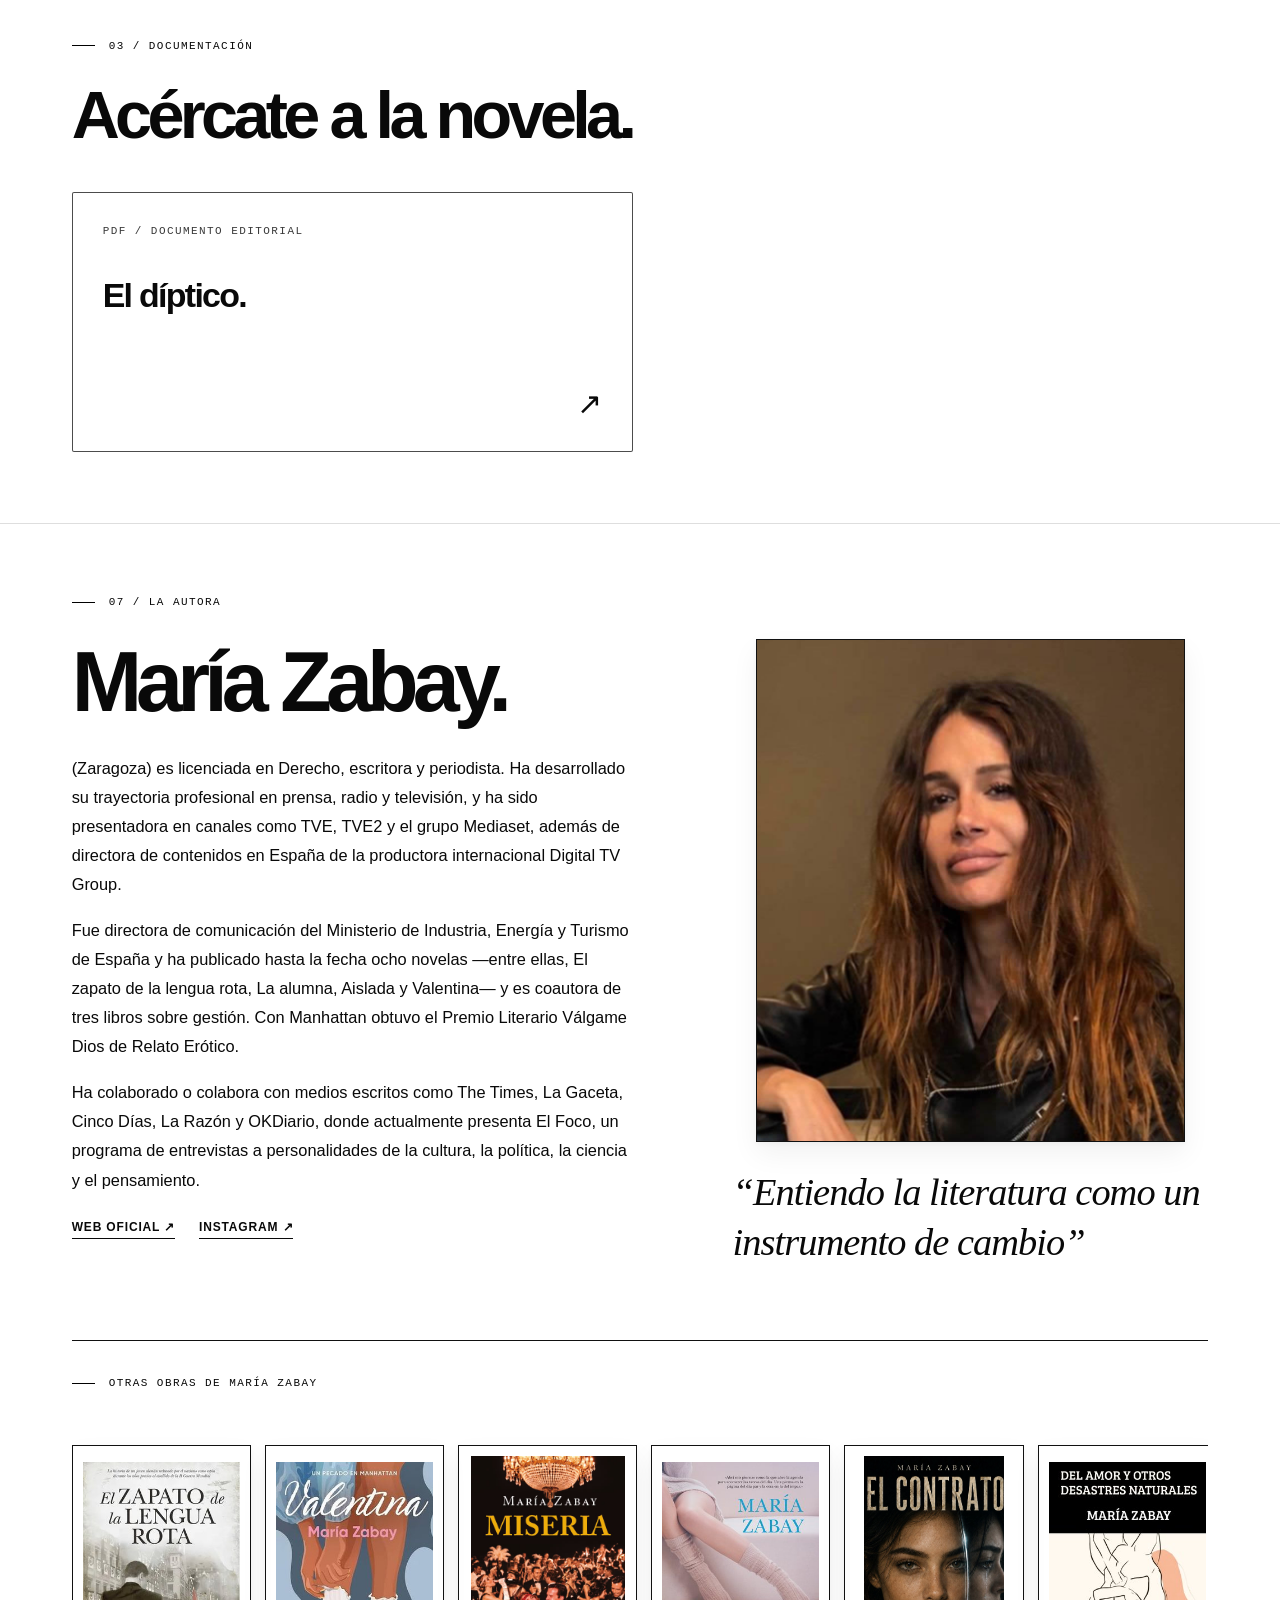
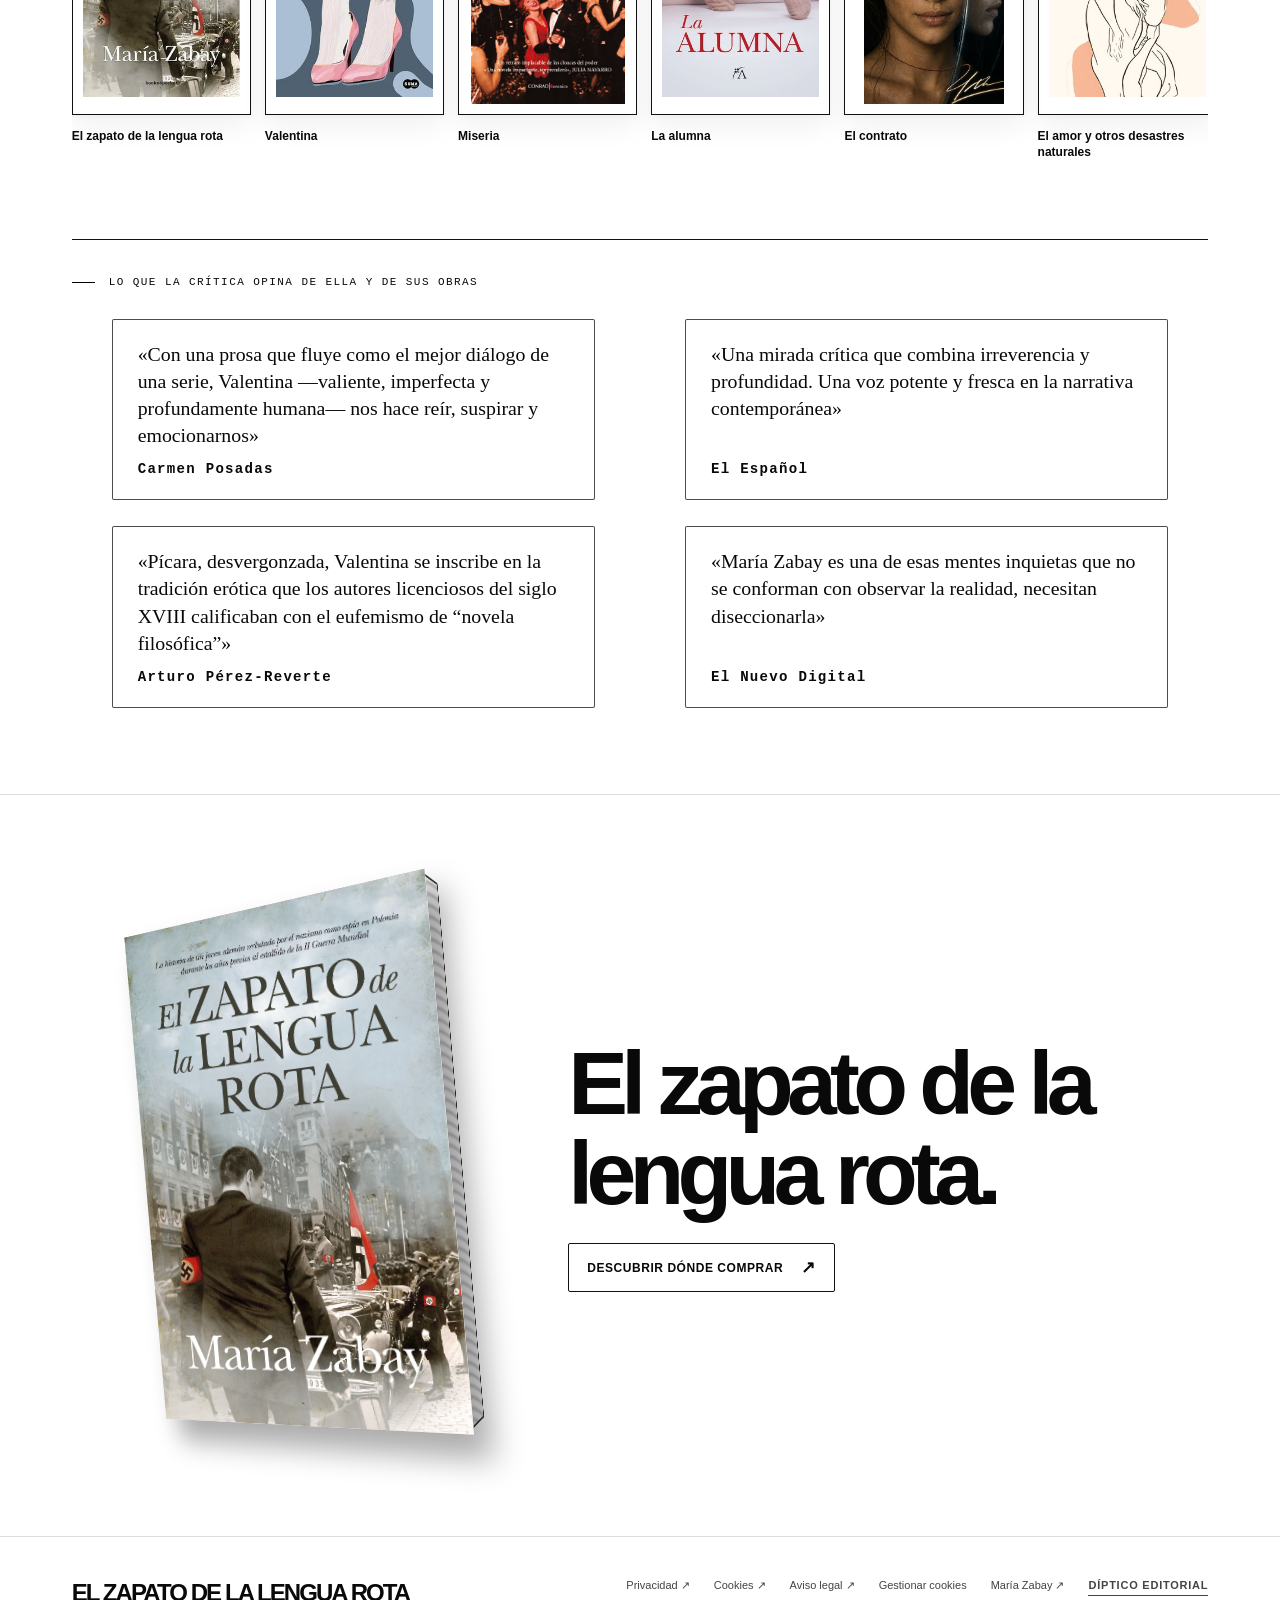
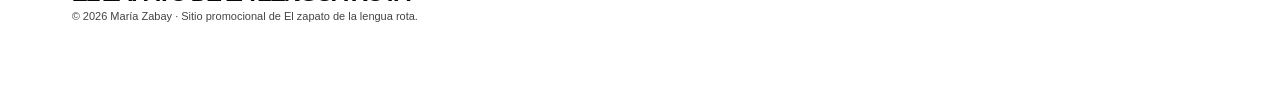
==== commit 9913a0db: "Add files via upload" ====
--- a/index.html
+++ b/index.html
@@ -34,15 +34,39 @@
 <script type="application/ld+json">{"@context":"https://schema.org","@graph":[{"@type":"WebSite","@id":"https://elzapato.mariazabay.com/#website","url":"https://elzapato.mariazabay.com/","name":"El zapato de la lengua rota · María Zabay","inLanguage":"es"},{"@type":"WebPage","@id":"https://elzapato.mariazabay.com/#webpage","url":"https://elzapato.mariazabay.com/","name":"El zapato de la lengua rota | María Zabay · Novela histórica","description":"El zapato de la lengua rota, novela histórica de María Zabay: un espía nazi infiltrado en la Varsovia judía descubre el horror del régimen antes de la Segunda Guerra Mundial.","inLanguage":"es","isPartOf":{"@id":"https://elzapato.mariazabay.com/#website"},"mainEntity":{"@id":"https://elzapato.mariazabay.com/#book"}},{"@type":"Person","@id":"https://www.mariazabay.com/#maria-zabay","name":"María Zabay","url":"https://www.mariazabay.com/","sameAs":["https://www.instagram.com/maria_zabay/"]},{"@type":"Book","@id":"https://elzapato.mariazabay.com/#book","name":"El zapato de la lengua rota","url":"https://elzapato.mariazabay.com/","description":"El zapato de la lengua rota, novela histórica de María Zabay: un espía nazi infiltrado en la Varsovia judía descubre el horror del régimen antes de la Segunda Guerra Mundial.","image":"https://elzapato.mariazabay.com/assets/portada.jpg","author":{"@id":"https://www.mariazabay.com/#maria-zabay"},"inLanguage":"es","isbn":"9788415338000","datePublished":"2011-05-05","numberOfPages":424,"publisher":{"@type":"Organization","name":"Editorial Almuzara"},"genre":["Novela histórica","Espionaje","Segunda Guerra Mundial"],"offers":{"@type":"Offer","url":"https://editorialalmuzara.com/libro/el-zapato-de-la-lengua-rota"}}]}</script>
 </head><body><a href="#contenido" style="position:absolute;left:-10000px" onfocus="this.style.left='12px'" onblur="this.style.left='-10000px'">Saltar al contenido</a><header class="site-header" id="arriba">
 <a aria-label="El zapato de la lengua rota, inicio" class="brand" href="#arriba">EL ZAPATO DE LA LENGUA ROTA<small>MARÍA ZABAY</small></a>
-<nav id="navigation" class="nav" aria-label="Menú principal"><div class="menu-section"><a class="menu-heading" href="#historia">La historia</a></div><div class="menu-section"><a class="menu-heading" href="#personajes">Personajes</a><div class="menu-characters"><a href="#personajes" data-character="erhard">Erhard</a><a href="#personajes" data-character="helena">Helena</a><a href="#personajes" data-character="nicolas">Nicolás</a></div></div><div class="menu-section"><a class="menu-heading" href="#autora">María Zabay · La autora</a><a class="menu-author-web" href="https://mariazabay.com/" target="_blank" rel="noopener">Web de María Zabay ↗</a></div></nav><div class="header-actions"><a class="btn" id="pressAccessTop" href="assets/diptico.pdf" target="_blank">Díptico</a><a class="btn" href="https://editorialalmuzara.com/libro/el-zapato-de-la-lengua-rota" target="_blank" rel="noopener">Comprar ↗</a><button aria-controls="navigation" aria-expanded="false" aria-label="Abrir menú" class="mobile-menu-toggle" id="menuToggle">Menú</button></div>
+<nav id="navigation" class="nav" aria-label="Menú principal"><div class="menu-section"><a class="menu-heading" href="#historia">La historia</a></div><div class="menu-section"><a class="menu-heading" href="#personajes">Personajes</a><div class="menu-characters"><a href="#personajes" data-character="erhard">Erhard</a><a href="#personajes" data-character="helena">Helena</a><a href="#personajes" data-character="nicolas">Nicolás</a><a href="#personajes" data-character="himmler">Himmler</a><a href="#personajes" data-character="hitler">Hitler</a><a href="#personajes" data-character="heydrich">Heydrich</a></div></div><div class="menu-section"><a class="menu-heading" href="#autora">María Zabay · La autora</a><a class="menu-author-web" href="https://mariazabay.com/" target="_blank" rel="noopener">Web de María Zabay ↗</a></div></nav><div class="header-actions"><a class="btn" id="pressAccessTop" href="assets/diptico.pdf" target="_blank">Díptico</a><a class="btn" href="https://editorialalmuzara.com/libro/el-zapato-de-la-lengua-rota" target="_blank" rel="noopener">Comprar ↗</a><button aria-controls="navigation" aria-expanded="false" aria-label="Abrir menú" class="mobile-menu-toggle" id="menuToggle">Menú</button></div>
 </header>
 <main id="contenido"><section class="hero" aria-labelledby="hero-label"><div class="hero-portrait"><img src="assets/maria-zabay-diptico.png" alt="María Zabay, retrato original del díptico de El zapato de la lengua rota" fetchpriority="high"></div><div class="hero-copy"><div class="hero-intro">María Zabay · Novela histórica / 2011</div><button class="book-link hero-book-interactive" type="button" aria-label="Abrir o cerrar la cubierta de El zapato de la lengua rota" aria-expanded="false"><span class="book-object"><span class="book-leaf"><span class="book-interior-title">El zapato de la lengua rota<small>María Zabay</small></span></span><span class="book-pages" aria-hidden="true"></span><span class="book-front"><img class="cover" src="assets/portada.jpg" alt="Cubierta de El zapato de la lengua rota, de María Zabay"></span></span></button><div class="hero-bottom"><h1 class="hero-headline" id="hero-label">Un espía nazi en Polonia.</h1><p class="hero-subhead">La historia de un joven alemán reclutado por el nazismo como espía en Polonia, en los años previos a la Segunda Guerra Mundial.</p></div></div></section><div class="manifesto" aria-label="Temas de la novela"><span>Espionaje</span><b>✳</b><span>Identidad</span><b>✳</b><span>Amor</span><b>✳</b><span>Conciencia</span></div>
 <section class="section shell" id="historia"><div class="chapter">01 / LA HISTORIA</div><div class="two-col"><div><h2 class="section-title">La convicción.
-Después, la conciencia.</h2><p class="deck">Erhard cree en Himmler. Cree en la causa. Y acepta su misión con entusiasmo.</p></div><div><p class="body-copy">Erhard Hess Kersten, un joven alemán de familia acomodada y amigo de Heinrich Himmler, se incorpora al movimiento nazi convencido de sus ideas. Confía en Himmler y acepta con ilusión su misión de espionaje en Polonia: hacerse pasar por judío e infiltrarse en la comunidad de Varsovia.</p><p class="body-copy">Es allí, al conocer a los judíos y compartir su vida, donde empieza a comprender la atrocidad de la que forma parte. Su relación con Nicolás y Helena transforma su mirada. Pero a medida que toma conciencia de lo que está haciendo, comprende también que ya no hay retorno.</p></div></div><div class="parallax-rule"></div><div class="two-col flip"><div><div class="eyebrow">EL UNIVERSO DE LA NOVELA</div><h2 class="section-title small">Comprender cuando ya no hay retorno.</h2></div><div><p class="body-copy">La novela sigue el recorrido de Erhard desde su adhesión entusiasta al nazismo hasta el reconocimiento del horror en el que participa. Su historia se entrelaza con el ascenso del nacionalsocialismo y con figuras históricas como Himmler, Hitler, Göring y Heydrich.</p><p class="body-copy">La amistad con Nicolás y el amor por Helena no borran lo que ha hecho. Lo enfrentan a la humanidad de aquellos a quienes ha contribuido a perseguir y a una implicación de la que ya no puede escapar.</p></div></div><div class="theme-grid"><article class="theme-card surface"><span class="index">1 DE 4</span><div><h3>El espionaje</h3><p>Una misión secreta en Varsovia.</p></div></article><article class="theme-card surface"><span class="index">2 DE 4</span><div><h3>La identidad</h3><p>Una vida construida para engañar.</p></div></article><article class="theme-card surface"><span class="index">3 DE 4</span><div><h3>El amor</h3><p>Helena y Erhard, en mundos enfrentados.</p></div></article><article class="theme-card surface"><span class="index">4 DE 4</span><div><h3>La conciencia</h3><p>Reconocer la atrocidad cuando ya no hay retorno.</p></div></article></div></section><section class="section shell" id="personajes"><div class="chapter">02 / LOS PERSONAJES</div><h2 class="section-title">Erhard, Helena y Nicolás.</h2><p class="deck">El encuentro que transforma sus convicciones y le revela el horror del que forma parte.</p><div class="tab-list" id="characterTabs" role="tablist" aria-label="Seleccionar personaje">
+Después, la conciencia.</h2><p class="deck">Erhard cree en Himmler. Cree en la causa. Y acepta su misión con entusiasmo.</p></div><div><p class="body-copy">Erhard Hess Kersten, un joven alemán de familia acomodada y amigo de Heinrich Himmler, se incorpora al movimiento nazi convencido de sus ideas. Confía en Himmler y acepta con ilusión su misión de espionaje en Polonia: hacerse pasar por judío e infiltrarse en la comunidad de Varsovia.</p><p class="body-copy">Es allí, al conocer a los judíos y compartir su vida, donde empieza a comprender la atrocidad de la que forma parte. Su relación con Nicolás y Helena transforma su mirada. Pero a medida que toma conciencia de lo que está haciendo, comprende también que ya no hay retorno.</p></div></div><div class="parallax-rule"></div><div class="two-col flip"><div><div class="eyebrow">EL UNIVERSO DE LA NOVELA</div><h2 class="section-title small">Comprender cuando ya no hay retorno.</h2></div><div><p class="body-copy">La novela sigue el recorrido de Erhard desde su adhesión entusiasta al nazismo hasta el reconocimiento del horror en el que participa. Su historia se entrelaza con el ascenso del nacionalsocialismo y con figuras históricas como Himmler, Hitler, Göring y Heydrich.</p><p class="body-copy">La amistad con Nicolás y el amor por Helena no borran lo que ha hecho. Lo enfrentan a la humanidad de aquellos a quienes ha contribuido a perseguir y a una implicación de la que ya no puede escapar.</p></div></div><div class="theme-grid"><article class="theme-card surface"><span class="index">1 DE 4</span><div><h3>El espionaje</h3><p>Una misión secreta en Varsovia.</p></div></article><article class="theme-card surface"><span class="index">2 DE 4</span><div><h3>La identidad</h3><p>Una vida construida para engañar.</p></div></article><article class="theme-card surface"><span class="index">3 DE 4</span><div><h3>El amor</h3><p>Helena y Erhard, en mundos enfrentados.</p></div></article><article class="theme-card surface"><span class="index">4 DE 4</span><div><h3>La conciencia</h3><p>Reconocer la atrocidad cuando ya no hay retorno.</p></div></article></div></section><section class="section shell" id="personajes"><div class="chapter">02 / LOS PERSONAJES</div><h2 class="section-title">Entre la ficción y la historia.</h2><p class="deck">Erhard, Helena y Nicolás comparten estas páginas con figuras reales del régimen nazi.</p><div class="tab-list" id="characterTabs" role="tablist" aria-label="Seleccionar personaje">
 <button class="tab" id="char-tab-erhard" type="button" role="tab" aria-controls="erhard" aria-selected="true" tabindex="0" data-char="erhard">Erhard</button>
 <button class="tab" id="char-tab-helena" type="button" role="tab" aria-controls="helena" aria-selected="false" tabindex="-1" data-char="helena">Helena</button>
 <button class="tab" id="char-tab-nicolas" type="button" role="tab" aria-controls="nicolas" aria-selected="false" tabindex="-1" data-char="nicolas">Nicolás</button>
-</div><div aria-labelledby="char-tab-erhard" class="character-panel surface" id="erhard" role="tabpanel" tabindex="0"><div class="character-label">Erhard / El protagonista</div><div><h3 class="character-title">Primero cree. Después comprende. Ya no hay retorno.</h3><p class="character-body">Erhard no llega a Polonia con dudas: llega ilusionado con su misión y convencido de la causa nazi. Conocer y relacionarse con los judíos deshace las ideas que había aceptado. Cuando comprende la atrocidad que está cometiendo, descubre también que su implicación no tiene vuelta atrás.</p></div></div><div aria-labelledby="char-tab-helena" class="character-panel surface" hidden="" id="helena" role="tabpanel" tabindex="0"><div class="character-label">Helena / El amor</div><div><h3 class="character-title">Un vínculo que transforma a Erhard.</h3><p class="character-body">Helena es una mujer judía a la que Erhard conoce en Polonia. El amor entre ambos lo enfrenta a la humanidad de quienes su partido persigue y ahonda su conciencia de la atrocidad en la que participa.</p></div></div><div aria-labelledby="char-tab-nicolas" class="character-panel surface" hidden="" id="nicolas" role="tabpanel" tabindex="0"><div class="character-label">Nicolás / La amistad</div><div><h3 class="character-title">Conocer al otro cambia su mirada.</h3><p class="character-body">La amistad con Nicolás acerca a Erhard a la vida de los judíos. Junto a Helena, Nicolás es una de las personas que lo llevan a cuestionar las ideas que había abrazado con entusiasmo.</p></div></div></section><section class="section shell" id="documentacion"><div class="chapter">03 / DOCUMENTACIÓN</div><h2 class="section-title small">Acércate a la novela.</h2><div class="press-grid"><a class="surface press-card" href="assets/diptico.pdf" target="_blank" rel="noopener"><span class="eyebrow">PDF / DOCUMENTO EDITORIAL</span><h3>El díptico.</h3><span class="arrow-symbol">↗</span></a><a class="surface press-card" href="https://editorialalmuzara.com/libro/el-zapato-de-la-lengua-rota" target="_blank" rel="noopener"><span class="eyebrow">ALMUZARA / EL LIBRO</span><h3>Ficha editorial.</h3><span class="arrow-symbol">↗</span></a></div><dl class="facts"><div class="fact"><dt>Editorial</dt><dd>Almuzara</dd></div><div class="fact"><dt>Publicación</dt><dd>2011</dd></div><div class="fact"><dt>ISBN</dt><dd>978-84-15338-00-0</dd></div></dl></section><section class="section shell" id="autora"><div class="chapter">07 / LA AUTORA</div><div class="author-layout"><div><h2 class="section-title"><a href="https://mariazabay.com/" target="_blank" rel="noopener">María Zabay.</a></h2><p class="body-copy">(Zaragoza) es licenciada en Derecho, escritora y periodista. Ha desarrollado su trayectoria profesional en prensa, radio y televisión, y ha sido presentadora en canales como TVE, TVE2 y el grupo Mediaset, además de directora de contenidos en España de la productora internacional Digital TV Group.</p><p class="body-copy">Fue directora de comunicación del Ministerio de Industria, Energía y Turismo de España y ha publicado hasta la fecha ocho novelas —entre ellas, El zapato de la lengua rota, La alumna, Aislada y Valentina— y es coautora de tres libros sobre gestión. Con Manhattan obtuvo el Premio Literario Válgame Dios de Relato Erótico.</p><p class="body-copy">Ha colaborado o colabora con medios escritos como The Times, La Gaceta, Cinco Días, La Razón y OKDiario, donde actualmente presenta El Foco, un programa de entrevistas a personalidades de la cultura, la política, la ciencia y el pensamiento.</p><div class="author-social"><a class="text-link" href="https://mariazabay.com/" rel="noopener" target="_blank">Web oficial ↗</a><a class="text-link" href="https://www.instagram.com/maria_zabay/" rel="noopener" target="_blank">Instagram ↗</a></div></div><div><img alt="Retrato de María Zabay" class="author-image" loading="lazy" src="assets/maria-zabay-autora-color.jpg"><p class="pull-inline" style="margin-top:26px">“Entiendo la literatura como un instrumento de cambio”</p></div></div>
+<button class="tab" id="char-tab-himmler" type="button" role="tab" aria-controls="himmler" aria-selected="false" tabindex="-1" data-char="himmler">Himmler</button>
+<button class="tab" id="char-tab-hitler" type="button" role="tab" aria-controls="hitler" aria-selected="false" tabindex="-1" data-char="hitler">Hitler</button>
+<button class="tab" id="char-tab-heydrich" type="button" role="tab" aria-controls="heydrich" aria-selected="false" tabindex="-1" data-char="heydrich">Heydrich</button>
+</div><div aria-labelledby="char-tab-erhard" class="character-panel surface" id="erhard" role="tabpanel" tabindex="0"><div class="character-label">Erhard / El protagonista</div><div><h3 class="character-title">Primero cree. Después comprende. Ya no hay retorno.</h3><p class="character-body">Erhard no llega a Polonia con dudas: llega ilusionado con su misión y convencido de la causa nazi. Conocer y relacionarse con los judíos deshace las ideas que había aceptado. Cuando comprende la atrocidad que está cometiendo, descubre también que su implicación no tiene vuelta atrás.</p></div></div><div aria-labelledby="char-tab-helena" class="character-panel surface" hidden="" id="helena" role="tabpanel" tabindex="0"><div class="character-label">Helena / El amor</div><div><h3 class="character-title">Un vínculo que transforma a Erhard.</h3><p class="character-body">Helena es una mujer judía a la que Erhard conoce en Polonia. El amor entre ambos lo enfrenta a la humanidad de quienes su partido persigue y ahonda su conciencia de la atrocidad en la que participa.</p></div></div><div aria-labelledby="char-tab-nicolas" class="character-panel surface" hidden="" id="nicolas" role="tabpanel" tabindex="0"><div class="character-label">Nicolás / La amistad</div><div><h3 class="character-title">Conocer al otro cambia su mirada.</h3><p class="character-body">La amistad con Nicolás acerca a Erhard a la vida de los judíos. Junto a Helena, Nicolás es una de las personas que lo llevan a cuestionar las ideas que había abrazado con entusiasmo.</p></div></div>
+<div aria-labelledby="char-tab-himmler" class="character-panel surface" hidden id="himmler" role="tabpanel" tabindex="0"><div class="character-label">Heinrich Himmler / Personaje histórico</div><div><h3 class="character-title">El amigo de Erhard. El jefe de las SS.</h3><p class="character-body">En la novela, Erhard conoce de cerca a Heinrich Himmler y comparte al principio su fervor nacionalsocialista. Fuera de la ficción, Himmler dirigió las SS desde 1929 y llegó a controlar la policía alemana. Fue uno de los principales responsables del sistema de campos de concentración y del asesinato de millones de judíos europeos.</p></div></div>
+<div aria-labelledby="char-tab-hitler" class="character-panel surface" hidden id="hitler" role="tabpanel" tabindex="0"><div class="character-label">Adolf Hitler / Personaje histórico</div><div><h3 class="character-title">Una ideología que arrastró a un país.</h3><p class="character-body">Adolf Hitler fue nombrado canciller de Alemania en 1933 y convirtió el régimen nazi en una dictadura. Su discurso ultranacionalista y antisemita atrajo a seguidores como Erhard, que veían en el movimiento una causa a la que servir. Bajo su mandato, Alemania desencadenó la Segunda Guerra Mundial en Europa y el régimen perpetró el Holocausto.</p></div></div>
+<div aria-labelledby="char-tab-heydrich" class="character-panel surface" hidden id="heydrich" role="tabpanel" tabindex="0"><div class="character-label">Reinhard Heydrich / Personaje histórico</div><div><h3 class="character-title">La eficacia al servicio del terror.</h3><p class="character-body">Estrecho colaborador de Himmler, Reinhard Heydrich organizó los servicios de inteligencia y la policía de seguridad del régimen. Desde 1939 dirigió la Oficina Central de Seguridad del Reich y fue una figura decisiva en la persecución y el asesinato de los judíos europeos. En 1942 presidió la Conferencia de Wannsee, convocada para coordinar la «solución final».</p></div></div></section><section class="section shell" id="documentacion"><div class="chapter">03 / DOCUMENTACIÓN</div><h2 class="section-title small">Acércate a la novela.</h2><div class="press-grid">
+
+
+
+
+<a class="surface press-card" href="assets/diptico.pdf" target="_blank" rel="noopener"><span class="eyebrow">PDF / DOCUMENTO EDITORIAL</span><h3>El díptico.</h3><span class="arrow-symbol">↗</span></a>
+
+
+
+
+
+</section>
+
+
+
+
+
+
+<section class="section shell" id="autora"><div class="chapter">07 / LA AUTORA</div><div class="author-layout"><div><h2 class="section-title"><a href="https://mariazabay.com/" target="_blank" rel="noopener">María Zabay.</a></h2><p class="body-copy">(Zaragoza) es licenciada en Derecho, escritora y periodista. Ha desarrollado su trayectoria profesional en prensa, radio y televisión, y ha sido presentadora en canales como TVE, TVE2 y el grupo Mediaset, además de directora de contenidos en España de la productora internacional Digital TV Group.</p><p class="body-copy">Fue directora de comunicación del Ministerio de Industria, Energía y Turismo de España y ha publicado hasta la fecha ocho novelas —entre ellas, El zapato de la lengua rota, La alumna, Aislada y Valentina— y es coautora de tres libros sobre gestión. Con Manhattan obtuvo el Premio Literario Válgame Dios de Relato Erótico.</p><p class="body-copy">Ha colaborado o colabora con medios escritos como The Times, La Gaceta, Cinco Días, La Razón y OKDiario, donde actualmente presenta El Foco, un programa de entrevistas a personalidades de la cultura, la política, la ciencia y el pensamiento.</p><div class="author-social"><a class="text-link" href="https://mariazabay.com/" rel="noopener" target="_blank">Web oficial ↗</a><a class="text-link" href="https://www.instagram.com/maria_zabay/" rel="noopener" target="_blank">Instagram ↗</a></div></div><div><img alt="Retrato de María Zabay" class="author-image" loading="lazy" src="assets/maria-zabay-autora-color.jpg"><p class="pull-inline" style="margin-top:26px">“Entiendo la literatura como un instrumento de cambio”</p></div></div>
 <div class="parallax-rule"></div><div class="chapter">OTRAS OBRAS DE MARÍA ZABAY</div><div aria-label="Otras obras de la autora" class="book-shelf"><div class="shelf-book"><div class="cover-box"><img alt="El zapato de la lengua rota" loading="lazy" src="assets/libros/libro2.jpg"></div><p>El zapato de la lengua rota</p></div>
 <div class="shelf-book"><a class="shelf-link" href="https://valentina.mariazabay.com/" target="_blank" rel="noopener noreferrer" aria-label="Visitar la web de Valentina"><div class="cover-box"><img alt="Valentina" loading="lazy" src="assets/libros/libro1.jpg"></div><p>Valentina</p></a></div>
 <div class="shelf-book"><a class="shelf-link" href="https://miseria.mariazabay.com/" target="_blank" rel="noopener noreferrer" aria-label="Visitar la web de Miseria"><div class="cover-box"><img alt="Miseria" loading="lazy" src="assets/libros/miseria.jpg"></div><p>Miseria</p></a></div>
--- a/assets/style.css
+++ b/assets/style.css
@@ -140,3 +140,11 @@
 .character-panel[hidden]{display:none!important}
 .tab[aria-selected="true"],.tab[aria-selected="true"]:hover{background:#111;color:#fff}
 .tab:focus-visible{outline:3px solid #333;outline-offset:3px}
+
+/* Portada de cabecera proporcionada en móviles: libera el rostro de la autora. */
+@media (max-width: 640px) {
+  .hero .hero-book-interactive:not(.final-book-interactive) {
+    width: min(53vw, 205px);
+    max-width: 205px;
+  }
+}
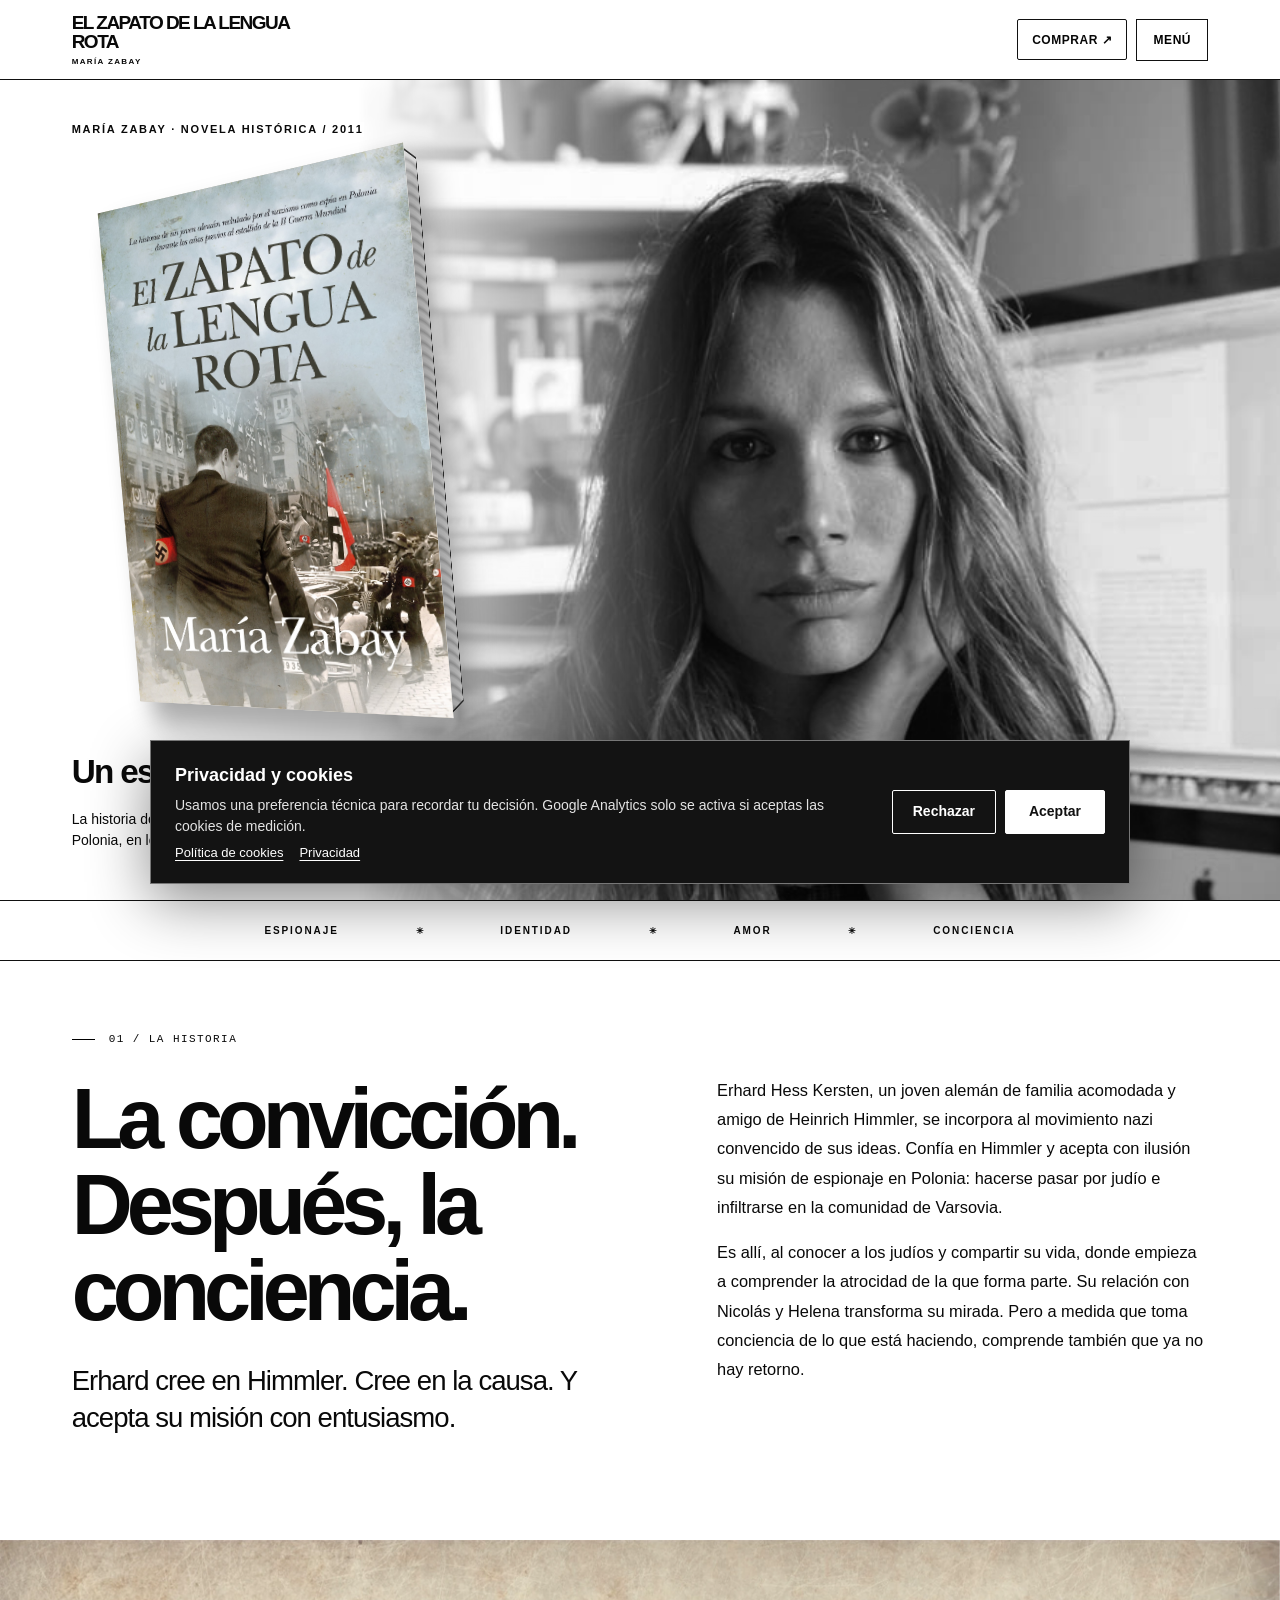
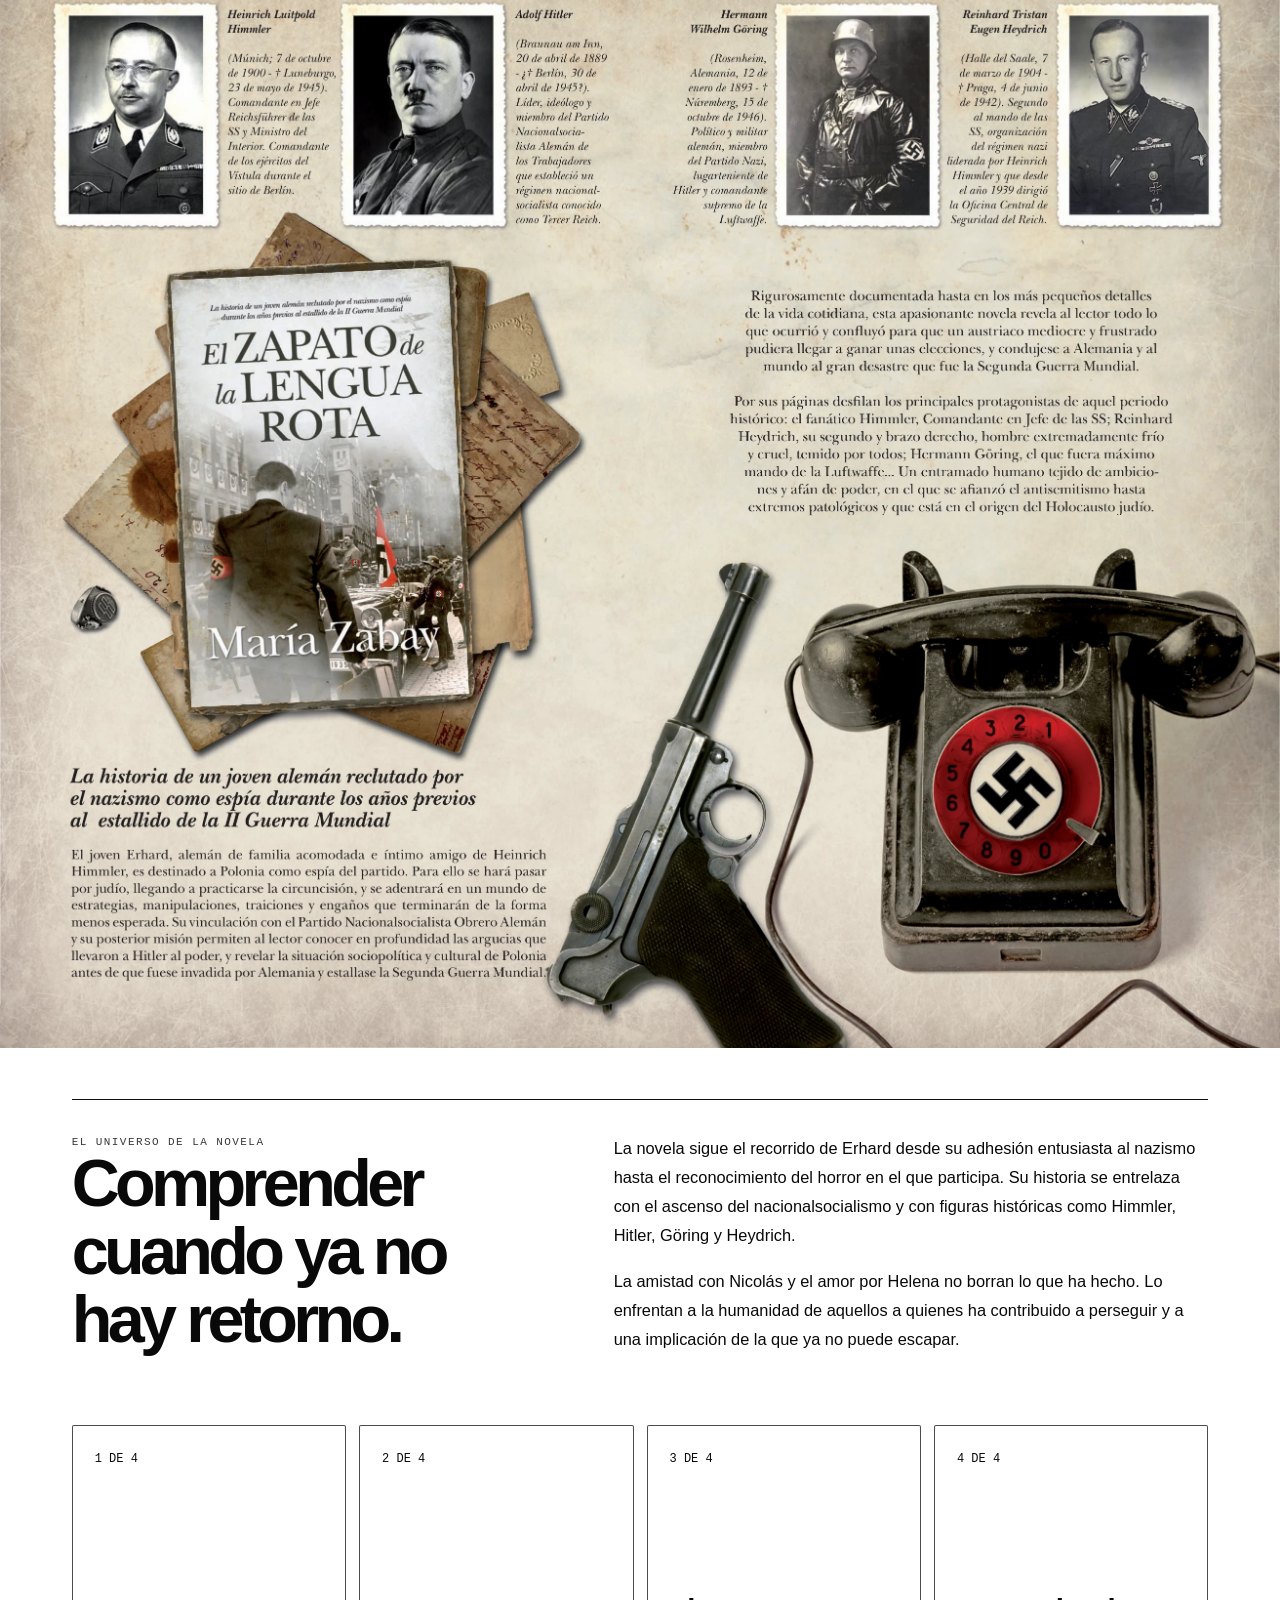
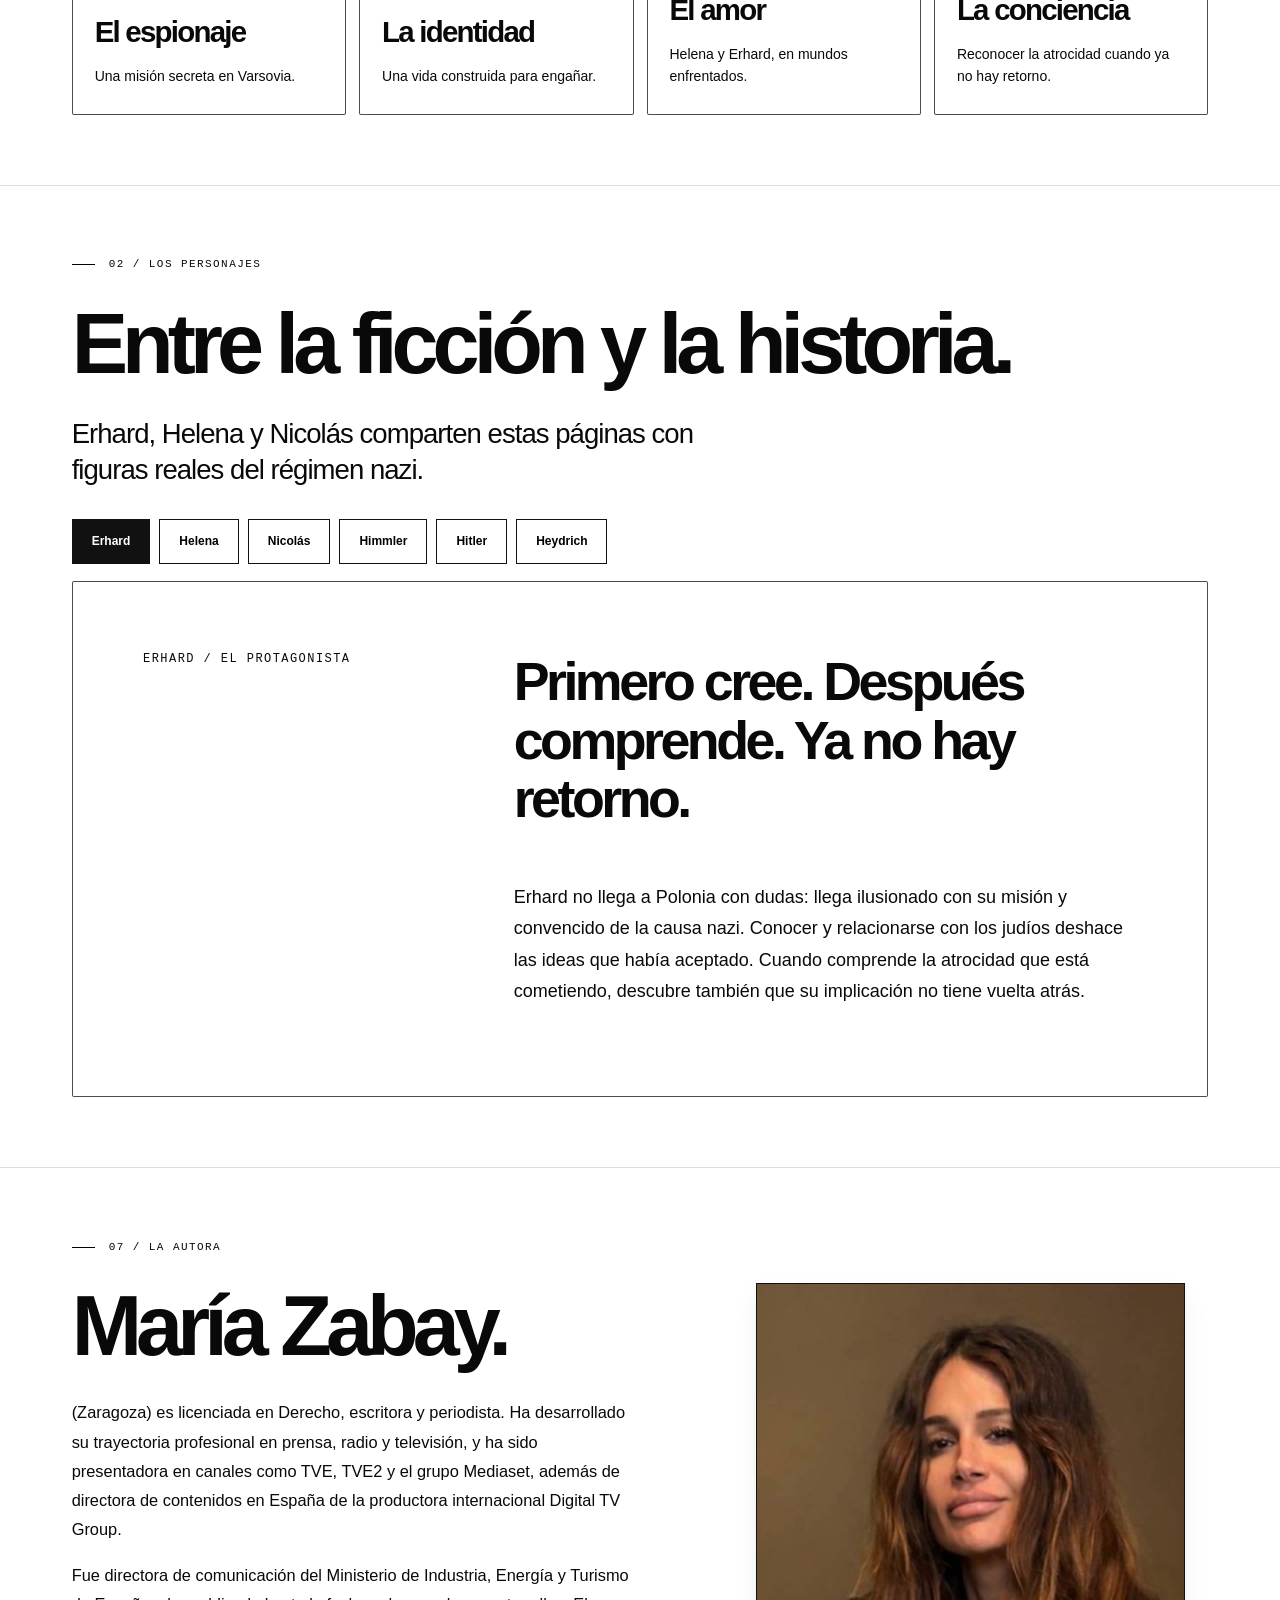
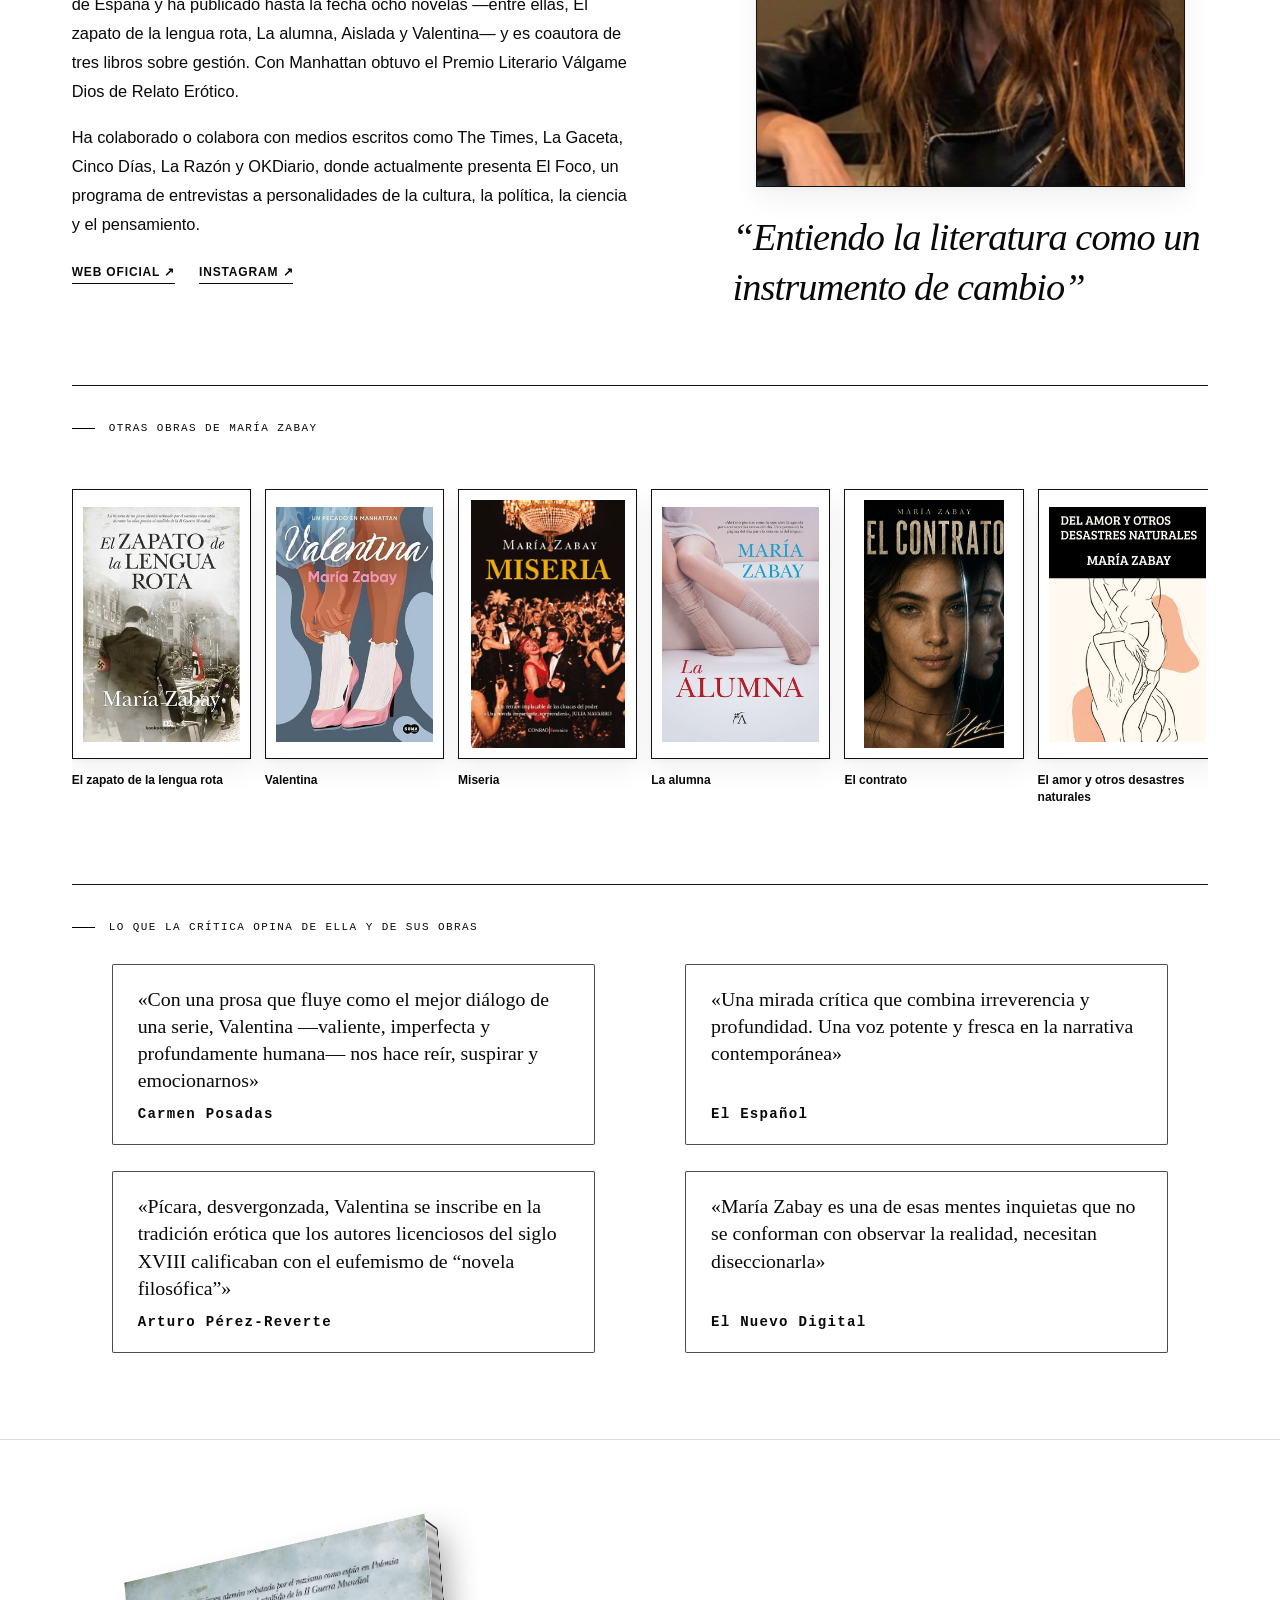
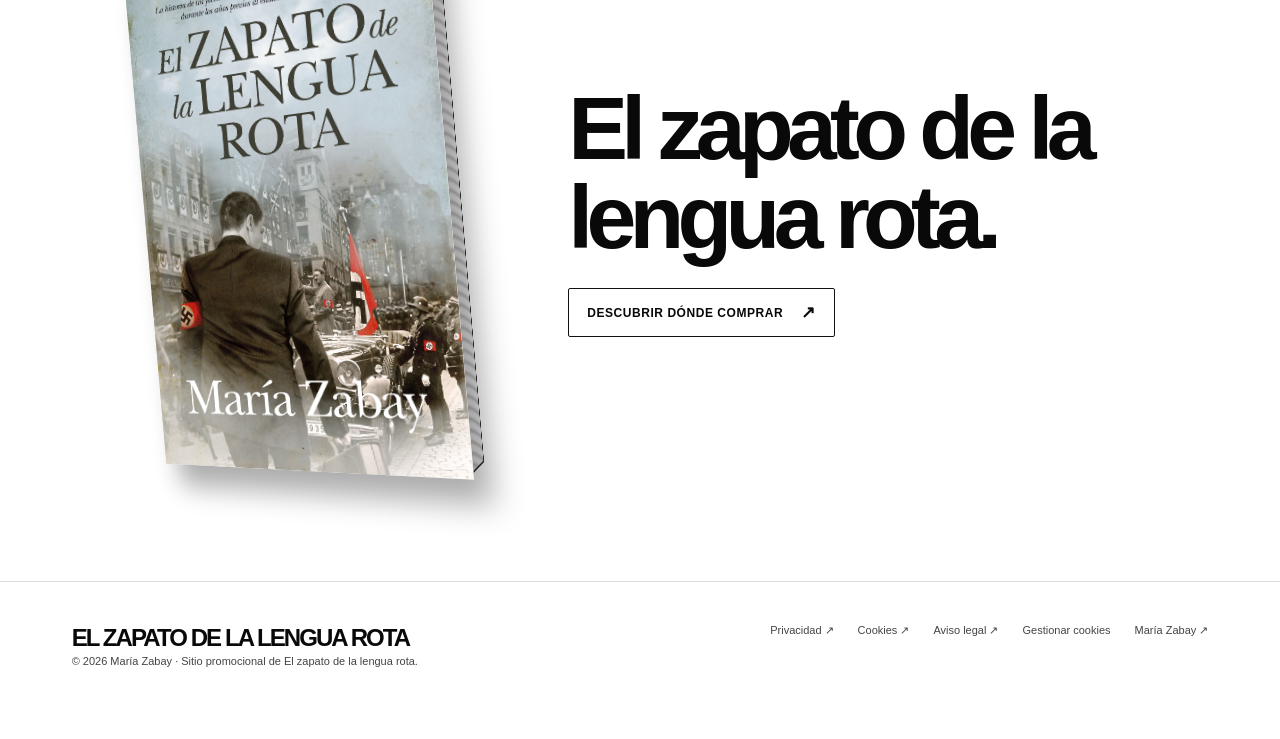
==== commit bee22f14: "Add files via upload" ====
--- a/index.html
+++ b/index.html
@@ -34,11 +34,11 @@
 <script type="application/ld+json">{"@context":"https://schema.org","@graph":[{"@type":"WebSite","@id":"https://elzapato.mariazabay.com/#website","url":"https://elzapato.mariazabay.com/","name":"El zapato de la lengua rota · María Zabay","inLanguage":"es"},{"@type":"WebPage","@id":"https://elzapato.mariazabay.com/#webpage","url":"https://elzapato.mariazabay.com/","name":"El zapato de la lengua rota | María Zabay · Novela histórica","description":"El zapato de la lengua rota, novela histórica de María Zabay: un espía nazi infiltrado en la Varsovia judía descubre el horror del régimen antes de la Segunda Guerra Mundial.","inLanguage":"es","isPartOf":{"@id":"https://elzapato.mariazabay.com/#website"},"mainEntity":{"@id":"https://elzapato.mariazabay.com/#book"}},{"@type":"Person","@id":"https://www.mariazabay.com/#maria-zabay","name":"María Zabay","url":"https://www.mariazabay.com/","sameAs":["https://www.instagram.com/maria_zabay/"]},{"@type":"Book","@id":"https://elzapato.mariazabay.com/#book","name":"El zapato de la lengua rota","url":"https://elzapato.mariazabay.com/","description":"El zapato de la lengua rota, novela histórica de María Zabay: un espía nazi infiltrado en la Varsovia judía descubre el horror del régimen antes de la Segunda Guerra Mundial.","image":"https://elzapato.mariazabay.com/assets/portada.jpg","author":{"@id":"https://www.mariazabay.com/#maria-zabay"},"inLanguage":"es","isbn":"9788415338000","datePublished":"2011-05-05","numberOfPages":424,"publisher":{"@type":"Organization","name":"Editorial Almuzara"},"genre":["Novela histórica","Espionaje","Segunda Guerra Mundial"],"offers":{"@type":"Offer","url":"https://editorialalmuzara.com/libro/el-zapato-de-la-lengua-rota"}}]}</script>
 </head><body><a href="#contenido" style="position:absolute;left:-10000px" onfocus="this.style.left='12px'" onblur="this.style.left='-10000px'">Saltar al contenido</a><header class="site-header" id="arriba">
 <a aria-label="El zapato de la lengua rota, inicio" class="brand" href="#arriba">EL ZAPATO DE LA LENGUA ROTA<small>MARÍA ZABAY</small></a>
-<nav id="navigation" class="nav" aria-label="Menú principal"><div class="menu-section"><a class="menu-heading" href="#historia">La historia</a></div><div class="menu-section"><a class="menu-heading" href="#personajes">Personajes</a><div class="menu-characters"><a href="#personajes" data-character="erhard">Erhard</a><a href="#personajes" data-character="helena">Helena</a><a href="#personajes" data-character="nicolas">Nicolás</a><a href="#personajes" data-character="himmler">Himmler</a><a href="#personajes" data-character="hitler">Hitler</a><a href="#personajes" data-character="heydrich">Heydrich</a></div></div><div class="menu-section"><a class="menu-heading" href="#autora">María Zabay · La autora</a><a class="menu-author-web" href="https://mariazabay.com/" target="_blank" rel="noopener">Web de María Zabay ↗</a></div></nav><div class="header-actions"><a class="btn" id="pressAccessTop" href="assets/diptico.pdf" target="_blank">Díptico</a><a class="btn" href="https://editorialalmuzara.com/libro/el-zapato-de-la-lengua-rota" target="_blank" rel="noopener">Comprar ↗</a><button aria-controls="navigation" aria-expanded="false" aria-label="Abrir menú" class="mobile-menu-toggle" id="menuToggle">Menú</button></div>
+<nav id="navigation" class="nav" aria-label="Menú principal"><div class="menu-section"><a class="menu-heading" href="#historia">La historia</a></div><div class="menu-section"><a class="menu-heading" href="#personajes">Personajes</a><div class="menu-characters"><a href="#personajes" data-character="erhard">Erhard</a><a href="#personajes" data-character="helena">Helena</a><a href="#personajes" data-character="nicolas">Nicolás</a><a href="#personajes" data-character="himmler">Himmler</a><a href="#personajes" data-character="hitler">Hitler</a><a href="#personajes" data-character="heydrich">Heydrich</a></div></div><div class="menu-section"><a class="menu-heading" href="#autora">María Zabay · La autora</a><a class="menu-author-web" href="https://mariazabay.com/" target="_blank" rel="noopener">Web de María Zabay ↗</a></div></nav><div class="header-actions"><a class="btn" href="https://editorialalmuzara.com/libro/el-zapato-de-la-lengua-rota" target="_blank" rel="noopener">Comprar ↗</a><button aria-controls="navigation" aria-expanded="false" aria-label="Abrir menú" class="mobile-menu-toggle" id="menuToggle">Menú</button></div>
 </header>
 <main id="contenido"><section class="hero" aria-labelledby="hero-label"><div class="hero-portrait"><img src="assets/maria-zabay-diptico.png" alt="María Zabay, retrato original del díptico de El zapato de la lengua rota" fetchpriority="high"></div><div class="hero-copy"><div class="hero-intro">María Zabay · Novela histórica / 2011</div><button class="book-link hero-book-interactive" type="button" aria-label="Abrir o cerrar la cubierta de El zapato de la lengua rota" aria-expanded="false"><span class="book-object"><span class="book-leaf"><span class="book-interior-title">El zapato de la lengua rota<small>María Zabay</small></span></span><span class="book-pages" aria-hidden="true"></span><span class="book-front"><img class="cover" src="assets/portada.jpg" alt="Cubierta de El zapato de la lengua rota, de María Zabay"></span></span></button><div class="hero-bottom"><h1 class="hero-headline" id="hero-label">Un espía nazi en Polonia.</h1><p class="hero-subhead">La historia de un joven alemán reclutado por el nazismo como espía en Polonia, en los años previos a la Segunda Guerra Mundial.</p></div></div></section><div class="manifesto" aria-label="Temas de la novela"><span>Espionaje</span><b>✳</b><span>Identidad</span><b>✳</b><span>Amor</span><b>✳</b><span>Conciencia</span></div>
 <section class="section shell" id="historia"><div class="chapter">01 / LA HISTORIA</div><div class="two-col"><div><h2 class="section-title">La convicción.
-Después, la conciencia.</h2><p class="deck">Erhard cree en Himmler. Cree en la causa. Y acepta su misión con entusiasmo.</p></div><div><p class="body-copy">Erhard Hess Kersten, un joven alemán de familia acomodada y amigo de Heinrich Himmler, se incorpora al movimiento nazi convencido de sus ideas. Confía en Himmler y acepta con ilusión su misión de espionaje en Polonia: hacerse pasar por judío e infiltrarse en la comunidad de Varsovia.</p><p class="body-copy">Es allí, al conocer a los judíos y compartir su vida, donde empieza a comprender la atrocidad de la que forma parte. Su relación con Nicolás y Helena transforma su mirada. Pero a medida que toma conciencia de lo que está haciendo, comprende también que ya no hay retorno.</p></div></div><div class="parallax-rule"></div><div class="two-col flip"><div><div class="eyebrow">EL UNIVERSO DE LA NOVELA</div><h2 class="section-title small">Comprender cuando ya no hay retorno.</h2></div><div><p class="body-copy">La novela sigue el recorrido de Erhard desde su adhesión entusiasta al nazismo hasta el reconocimiento del horror en el que participa. Su historia se entrelaza con el ascenso del nacionalsocialismo y con figuras históricas como Himmler, Hitler, Göring y Heydrich.</p><p class="body-copy">La amistad con Nicolás y el amor por Helena no borran lo que ha hecho. Lo enfrentan a la humanidad de aquellos a quienes ha contribuido a perseguir y a una implicación de la que ya no puede escapar.</p></div></div><div class="theme-grid"><article class="theme-card surface"><span class="index">1 DE 4</span><div><h3>El espionaje</h3><p>Una misión secreta en Varsovia.</p></div></article><article class="theme-card surface"><span class="index">2 DE 4</span><div><h3>La identidad</h3><p>Una vida construida para engañar.</p></div></article><article class="theme-card surface"><span class="index">3 DE 4</span><div><h3>El amor</h3><p>Helena y Erhard, en mundos enfrentados.</p></div></article><article class="theme-card surface"><span class="index">4 DE 4</span><div><h3>La conciencia</h3><p>Reconocer la atrocidad cuando ya no hay retorno.</p></div></article></div></section><section class="section shell" id="personajes"><div class="chapter">02 / LOS PERSONAJES</div><h2 class="section-title">Entre la ficción y la historia.</h2><p class="deck">Erhard, Helena y Nicolás comparten estas páginas con figuras reales del régimen nazi.</p><div class="tab-list" id="characterTabs" role="tablist" aria-label="Seleccionar personaje">
+Después, la conciencia.</h2><p class="deck">Erhard cree en Himmler. Cree en la causa. Y acepta su misión con entusiasmo.</p></div><div><p class="body-copy">Erhard Hess Kersten, un joven alemán de familia acomodada y amigo de Heinrich Himmler, se incorpora al movimiento nazi convencido de sus ideas. Confía en Himmler y acepta con ilusión su misión de espionaje en Polonia: hacerse pasar por judío e infiltrarse en la comunidad de Varsovia.</p><p class="body-copy">Es allí, al conocer a los judíos y compartir su vida, donde empieza a comprender la atrocidad de la que forma parte. Su relación con Nicolás y Helena transforma su mirada. Pero a medida que toma conciencia de lo que está haciendo, comprende también que ya no hay retorno.</p></div></div><figure class="story-diptych" aria-label="Composición gráfica de la segunda página del díptico editorial"><img src="assets/diptico-pagina-2.webp" width="2623" height="2269" loading="lazy" decoding="async" alt="Composición histórica de El zapato de la lengua rota con retratos de Himmler, Hitler, Göring y Heydrich, la cubierta de la novela, una pistola y un teléfono de época."></figure><div class="parallax-rule"></div><div class="two-col flip"><div><div class="eyebrow">EL UNIVERSO DE LA NOVELA</div><h2 class="section-title small">Comprender cuando ya no hay retorno.</h2></div><div><p class="body-copy">La novela sigue el recorrido de Erhard desde su adhesión entusiasta al nazismo hasta el reconocimiento del horror en el que participa. Su historia se entrelaza con el ascenso del nacionalsocialismo y con figuras históricas como Himmler, Hitler, Göring y Heydrich.</p><p class="body-copy">La amistad con Nicolás y el amor por Helena no borran lo que ha hecho. Lo enfrentan a la humanidad de aquellos a quienes ha contribuido a perseguir y a una implicación de la que ya no puede escapar.</p></div></div><div class="theme-grid"><article class="theme-card surface"><span class="index">1 DE 4</span><div><h3>El espionaje</h3><p>Una misión secreta en Varsovia.</p></div></article><article class="theme-card surface"><span class="index">2 DE 4</span><div><h3>La identidad</h3><p>Una vida construida para engañar.</p></div></article><article class="theme-card surface"><span class="index">3 DE 4</span><div><h3>El amor</h3><p>Helena y Erhard, en mundos enfrentados.</p></div></article><article class="theme-card surface"><span class="index">4 DE 4</span><div><h3>La conciencia</h3><p>Reconocer la atrocidad cuando ya no hay retorno.</p></div></article></div></section><section class="section shell" id="personajes"><div class="chapter">02 / LOS PERSONAJES</div><h2 class="section-title">Entre la ficción y la historia.</h2><p class="deck">Erhard, Helena y Nicolás comparten estas páginas con figuras reales del régimen nazi.</p><div class="tab-list" id="characterTabs" role="tablist" aria-label="Seleccionar personaje">
 <button class="tab" id="char-tab-erhard" type="button" role="tab" aria-controls="erhard" aria-selected="true" tabindex="0" data-char="erhard">Erhard</button>
 <button class="tab" id="char-tab-helena" type="button" role="tab" aria-controls="helena" aria-selected="false" tabindex="-1" data-char="helena">Helena</button>
 <button class="tab" id="char-tab-nicolas" type="button" role="tab" aria-controls="nicolas" aria-selected="false" tabindex="-1" data-char="nicolas">Nicolás</button>
@@ -48,25 +48,7 @@
 </div><div aria-labelledby="char-tab-erhard" class="character-panel surface" id="erhard" role="tabpanel" tabindex="0"><div class="character-label">Erhard / El protagonista</div><div><h3 class="character-title">Primero cree. Después comprende. Ya no hay retorno.</h3><p class="character-body">Erhard no llega a Polonia con dudas: llega ilusionado con su misión y convencido de la causa nazi. Conocer y relacionarse con los judíos deshace las ideas que había aceptado. Cuando comprende la atrocidad que está cometiendo, descubre también que su implicación no tiene vuelta atrás.</p></div></div><div aria-labelledby="char-tab-helena" class="character-panel surface" hidden="" id="helena" role="tabpanel" tabindex="0"><div class="character-label">Helena / El amor</div><div><h3 class="character-title">Un vínculo que transforma a Erhard.</h3><p class="character-body">Helena es una mujer judía a la que Erhard conoce en Polonia. El amor entre ambos lo enfrenta a la humanidad de quienes su partido persigue y ahonda su conciencia de la atrocidad en la que participa.</p></div></div><div aria-labelledby="char-tab-nicolas" class="character-panel surface" hidden="" id="nicolas" role="tabpanel" tabindex="0"><div class="character-label">Nicolás / La amistad</div><div><h3 class="character-title">Conocer al otro cambia su mirada.</h3><p class="character-body">La amistad con Nicolás acerca a Erhard a la vida de los judíos. Junto a Helena, Nicolás es una de las personas que lo llevan a cuestionar las ideas que había abrazado con entusiasmo.</p></div></div>
 <div aria-labelledby="char-tab-himmler" class="character-panel surface" hidden id="himmler" role="tabpanel" tabindex="0"><div class="character-label">Heinrich Himmler / Personaje histórico</div><div><h3 class="character-title">El amigo de Erhard. El jefe de las SS.</h3><p class="character-body">En la novela, Erhard conoce de cerca a Heinrich Himmler y comparte al principio su fervor nacionalsocialista. Fuera de la ficción, Himmler dirigió las SS desde 1929 y llegó a controlar la policía alemana. Fue uno de los principales responsables del sistema de campos de concentración y del asesinato de millones de judíos europeos.</p></div></div>
 <div aria-labelledby="char-tab-hitler" class="character-panel surface" hidden id="hitler" role="tabpanel" tabindex="0"><div class="character-label">Adolf Hitler / Personaje histórico</div><div><h3 class="character-title">Una ideología que arrastró a un país.</h3><p class="character-body">Adolf Hitler fue nombrado canciller de Alemania en 1933 y convirtió el régimen nazi en una dictadura. Su discurso ultranacionalista y antisemita atrajo a seguidores como Erhard, que veían en el movimiento una causa a la que servir. Bajo su mandato, Alemania desencadenó la Segunda Guerra Mundial en Europa y el régimen perpetró el Holocausto.</p></div></div>
-<div aria-labelledby="char-tab-heydrich" class="character-panel surface" hidden id="heydrich" role="tabpanel" tabindex="0"><div class="character-label">Reinhard Heydrich / Personaje histórico</div><div><h3 class="character-title">La eficacia al servicio del terror.</h3><p class="character-body">Estrecho colaborador de Himmler, Reinhard Heydrich organizó los servicios de inteligencia y la policía de seguridad del régimen. Desde 1939 dirigió la Oficina Central de Seguridad del Reich y fue una figura decisiva en la persecución y el asesinato de los judíos europeos. En 1942 presidió la Conferencia de Wannsee, convocada para coordinar la «solución final».</p></div></div></section><section class="section shell" id="documentacion"><div class="chapter">03 / DOCUMENTACIÓN</div><h2 class="section-title small">Acércate a la novela.</h2><div class="press-grid">
-
-
-
-
-<a class="surface press-card" href="assets/diptico.pdf" target="_blank" rel="noopener"><span class="eyebrow">PDF / DOCUMENTO EDITORIAL</span><h3>El díptico.</h3><span class="arrow-symbol">↗</span></a>
-
-
-
-
-
-</section>
-
-
-
-
-
-
-<section class="section shell" id="autora"><div class="chapter">07 / LA AUTORA</div><div class="author-layout"><div><h2 class="section-title"><a href="https://mariazabay.com/" target="_blank" rel="noopener">María Zabay.</a></h2><p class="body-copy">(Zaragoza) es licenciada en Derecho, escritora y periodista. Ha desarrollado su trayectoria profesional en prensa, radio y televisión, y ha sido presentadora en canales como TVE, TVE2 y el grupo Mediaset, además de directora de contenidos en España de la productora internacional Digital TV Group.</p><p class="body-copy">Fue directora de comunicación del Ministerio de Industria, Energía y Turismo de España y ha publicado hasta la fecha ocho novelas —entre ellas, El zapato de la lengua rota, La alumna, Aislada y Valentina— y es coautora de tres libros sobre gestión. Con Manhattan obtuvo el Premio Literario Válgame Dios de Relato Erótico.</p><p class="body-copy">Ha colaborado o colabora con medios escritos como The Times, La Gaceta, Cinco Días, La Razón y OKDiario, donde actualmente presenta El Foco, un programa de entrevistas a personalidades de la cultura, la política, la ciencia y el pensamiento.</p><div class="author-social"><a class="text-link" href="https://mariazabay.com/" rel="noopener" target="_blank">Web oficial ↗</a><a class="text-link" href="https://www.instagram.com/maria_zabay/" rel="noopener" target="_blank">Instagram ↗</a></div></div><div><img alt="Retrato de María Zabay" class="author-image" loading="lazy" src="assets/maria-zabay-autora-color.jpg"><p class="pull-inline" style="margin-top:26px">“Entiendo la literatura como un instrumento de cambio”</p></div></div>
+<div aria-labelledby="char-tab-heydrich" class="character-panel surface" hidden id="heydrich" role="tabpanel" tabindex="0"><div class="character-label">Reinhard Heydrich / Personaje histórico</div><div><h3 class="character-title">La eficacia al servicio del terror.</h3><p class="character-body">Estrecho colaborador de Himmler, Reinhard Heydrich organizó los servicios de inteligencia y la policía de seguridad del régimen. Desde 1939 dirigió la Oficina Central de Seguridad del Reich y fue una figura decisiva en la persecución y el asesinato de los judíos europeos. En 1942 presidió la Conferencia de Wannsee, convocada para coordinar la «solución final».</p></div></div></section><section class="section shell" id="autora"><div class="chapter">07 / LA AUTORA</div><div class="author-layout"><div><h2 class="section-title"><a href="https://mariazabay.com/" target="_blank" rel="noopener">María Zabay.</a></h2><p class="body-copy">(Zaragoza) es licenciada en Derecho, escritora y periodista. Ha desarrollado su trayectoria profesional en prensa, radio y televisión, y ha sido presentadora en canales como TVE, TVE2 y el grupo Mediaset, además de directora de contenidos en España de la productora internacional Digital TV Group.</p><p class="body-copy">Fue directora de comunicación del Ministerio de Industria, Energía y Turismo de España y ha publicado hasta la fecha ocho novelas —entre ellas, El zapato de la lengua rota, La alumna, Aislada y Valentina— y es coautora de tres libros sobre gestión. Con Manhattan obtuvo el Premio Literario Válgame Dios de Relato Erótico.</p><p class="body-copy">Ha colaborado o colabora con medios escritos como The Times, La Gaceta, Cinco Días, La Razón y OKDiario, donde actualmente presenta El Foco, un programa de entrevistas a personalidades de la cultura, la política, la ciencia y el pensamiento.</p><div class="author-social"><a class="text-link" href="https://mariazabay.com/" rel="noopener" target="_blank">Web oficial ↗</a><a class="text-link" href="https://www.instagram.com/maria_zabay/" rel="noopener" target="_blank">Instagram ↗</a></div></div><div><img alt="Retrato de María Zabay" class="author-image" loading="lazy" src="assets/maria-zabay-autora-color.jpg"><p class="pull-inline" style="margin-top:26px">“Entiendo la literatura como un instrumento de cambio”</p></div></div>
 <div class="parallax-rule"></div><div class="chapter">OTRAS OBRAS DE MARÍA ZABAY</div><div aria-label="Otras obras de la autora" class="book-shelf"><div class="shelf-book"><div class="cover-box"><img alt="El zapato de la lengua rota" loading="lazy" src="assets/libros/libro2.jpg"></div><p>El zapato de la lengua rota</p></div>
 <div class="shelf-book"><a class="shelf-link" href="https://valentina.mariazabay.com/" target="_blank" rel="noopener noreferrer" aria-label="Visitar la web de Valentina"><div class="cover-box"><img alt="Valentina" loading="lazy" src="assets/libros/libro1.jpg"></div><p>Valentina</p></a></div>
 <div class="shelf-book"><a class="shelf-link" href="https://miseria.mariazabay.com/" target="_blank" rel="noopener noreferrer" aria-label="Visitar la web de Miseria"><div class="cover-box"><img alt="Miseria" loading="lazy" src="assets/libros/miseria.jpg"></div><p>Miseria</p></a></div>
@@ -84,6 +66,6 @@
 </div>
 <div class="parallax-rule"></div><div class="chapter">LO QUE LA CRÍTICA OPINA DE ELLA Y DE SUS OBRAS</div><div class="critics-grid"><blockquote class="surface critic"><p>«Con una prosa que fluye como el mejor diálogo de una serie, Valentina —valiente, imperfecta y profundamente humana— nos hace reír, suspirar y emocionarnos»</p><cite>Carmen Posadas</cite></blockquote><blockquote class="surface critic"><p>«Una mirada crítica que combina irreverencia y profundidad. Una voz potente y fresca en la narrativa contemporánea»</p><cite>El Español</cite></blockquote><blockquote class="surface critic"><p>«Pícara, desvergonzada, Valentina se inscribe en la tradición erótica que los autores licenciosos del siglo XVIII calificaban con el eufemismo de “novela filosófica”»</p><cite>Arturo Pérez-Reverte</cite></blockquote><blockquote class="surface critic"><p>«María Zabay es una de esas mentes inquietas que no se conforman con observar la realidad, necesitan diseccionarla»</p><cite>El Nuevo Digital</cite></blockquote></div>
 </section>
-<section class="section shell"><div class="final-cta"><div><button class="book-link hero-book-interactive final-book-interactive" type="button" aria-label="Abrir o cerrar la cubierta de El zapato de la lengua rota" aria-expanded="false"><span class="book-object"><span class="book-leaf"><span class="book-interior-title">El zapato de la lengua rota<small>María Zabay</small></span></span><span class="book-pages" aria-hidden="true"></span><span class="book-front"><img class="cover" src="assets/portada.jpg" alt="Cubierta de El zapato de la lengua rota, de María Zabay"></span></span></button></div><div><h2>El zapato de la lengua rota.</h2><a class="btn arrow" href="https://editorialalmuzara.com/libro/el-zapato-de-la-lengua-rota" target="_blank" rel="noopener">Descubrir dónde comprar</a></div></div></section></main><footer class="footer"><div><a class="footer-brand" href="#arriba">EL ZAPATO DE LA LENGUA ROTA</a><p>© 2026 María Zabay · Sitio promocional de El zapato de la lengua rota.</p><p class="small-mono"></p></div><div class="footer-links"><a href="politica-de-privacidad.html">Privacidad ↗</a><a href="politica-de-cookies.html">Cookies ↗</a><a href="aviso-legal.html">Aviso legal ↗</a><a href="#cookie-preferences" data-mz-cookie-settings>Gestionar cookies</a><a href="https://mariazabay.com/" rel="noopener" target="_blank">María Zabay ↗</a><a class="text-link" id="pressAccessBottom" href="assets/diptico.pdf">Díptico editorial</a></div></footer>
+<section class="section shell"><div class="final-cta"><div><button class="book-link hero-book-interactive final-book-interactive" type="button" aria-label="Abrir o cerrar la cubierta de El zapato de la lengua rota" aria-expanded="false"><span class="book-object"><span class="book-leaf"><span class="book-interior-title">El zapato de la lengua rota<small>María Zabay</small></span></span><span class="book-pages" aria-hidden="true"></span><span class="book-front"><img class="cover" src="assets/portada.jpg" alt="Cubierta de El zapato de la lengua rota, de María Zabay"></span></span></button></div><div><h2>El zapato de la lengua rota.</h2><a class="btn arrow" href="https://editorialalmuzara.com/libro/el-zapato-de-la-lengua-rota" target="_blank" rel="noopener">Descubrir dónde comprar</a></div></div></section></main><footer class="footer"><div><a class="footer-brand" href="#arriba">EL ZAPATO DE LA LENGUA ROTA</a><p>© 2026 María Zabay · Sitio promocional de El zapato de la lengua rota.</p><p class="small-mono"></p></div><div class="footer-links"><a href="politica-de-privacidad.html">Privacidad ↗</a><a href="politica-de-cookies.html">Cookies ↗</a><a href="aviso-legal.html">Aviso legal ↗</a><a href="#cookie-preferences" data-mz-cookie-settings>Gestionar cookies</a><a href="https://mariazabay.com/" rel="noopener" target="_blank">María Zabay ↗</a></div></footer>
 <script>document.querySelectorAll('.hero-book-interactive').forEach(book=>{book.addEventListener('click',()=>{const open=book.getAttribute('aria-expanded')!=='true';book.setAttribute('aria-expanded',String(open));if(open)book.removeAttribute('data-closed');else book.setAttribute('data-closed','')});book.addEventListener('mouseleave',()=>{book.removeAttribute('data-closed');book.setAttribute('aria-expanded','false')})});</script><script>(()=>{const button=document.getElementById('menuToggle'),menu=document.getElementById('navigation');function setOpen(open){menu.classList.toggle('open',open);button.setAttribute('aria-expanded',String(open));button.setAttribute('aria-label',open?'Cerrar menú':'Abrir menú');document.body.classList.toggle('menu-open',open)}button.addEventListener('click',()=>setOpen(button.getAttribute('aria-expanded')!=='true'));menu.querySelectorAll('a').forEach(link=>link.addEventListener('click',()=>setOpen(false)));document.addEventListener('keydown',event=>{if(event.key==='Escape'){setOpen(false);button.focus()}});document.addEventListener('click',event=>{if(!menu.contains(event.target)&&!button.contains(event.target))setOpen(false)})})();</script><script src="assets/characters.js" defer></script>
 </body></html>
--- a/assets/style.css
+++ b/assets/style.css
@@ -148,3 +148,25 @@
     max-width: 205px;
   }
 }
+
+/* Segunda página del díptico editorial, integrada entre los dos bloques de historia.
+   Mantiene íntegra la composición en todas las anchuras, sin recortes ni scroll lateral. */
+.story-diptych {
+  box-sizing: border-box;
+  width: calc(100% + 2 * var(--edge));
+  max-width: none;
+  margin: clamp(42px, 6vw, 94px) 0 clamp(34px, 4vw, 62px) calc(-1 * var(--edge));
+  padding: 0;
+  background: #e9e0cc;
+}
+.story-diptych img {
+  display: block;
+  width: 100%;
+  height: auto;
+}
+@media (max-width: 640px) {
+  .story-diptych {
+    margin-top: 35px;
+    margin-bottom: 26px;
+  }
+}
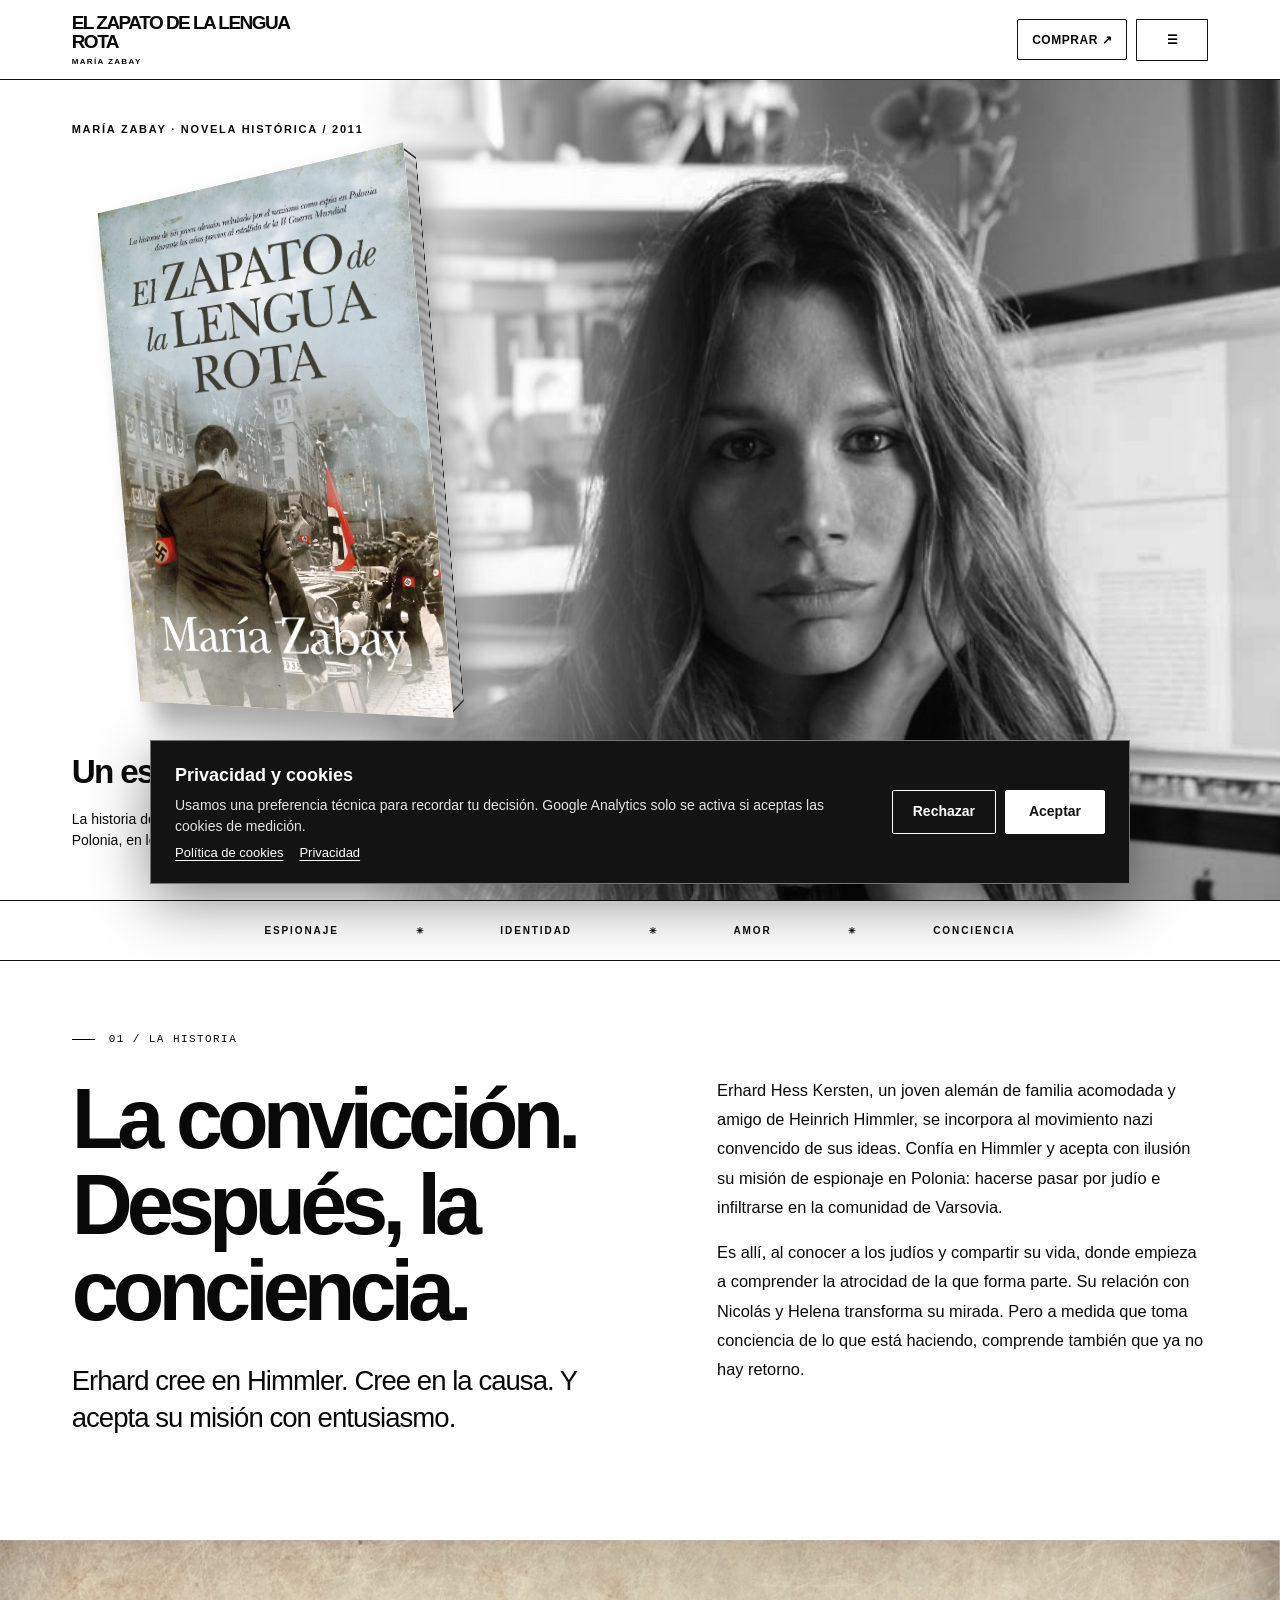
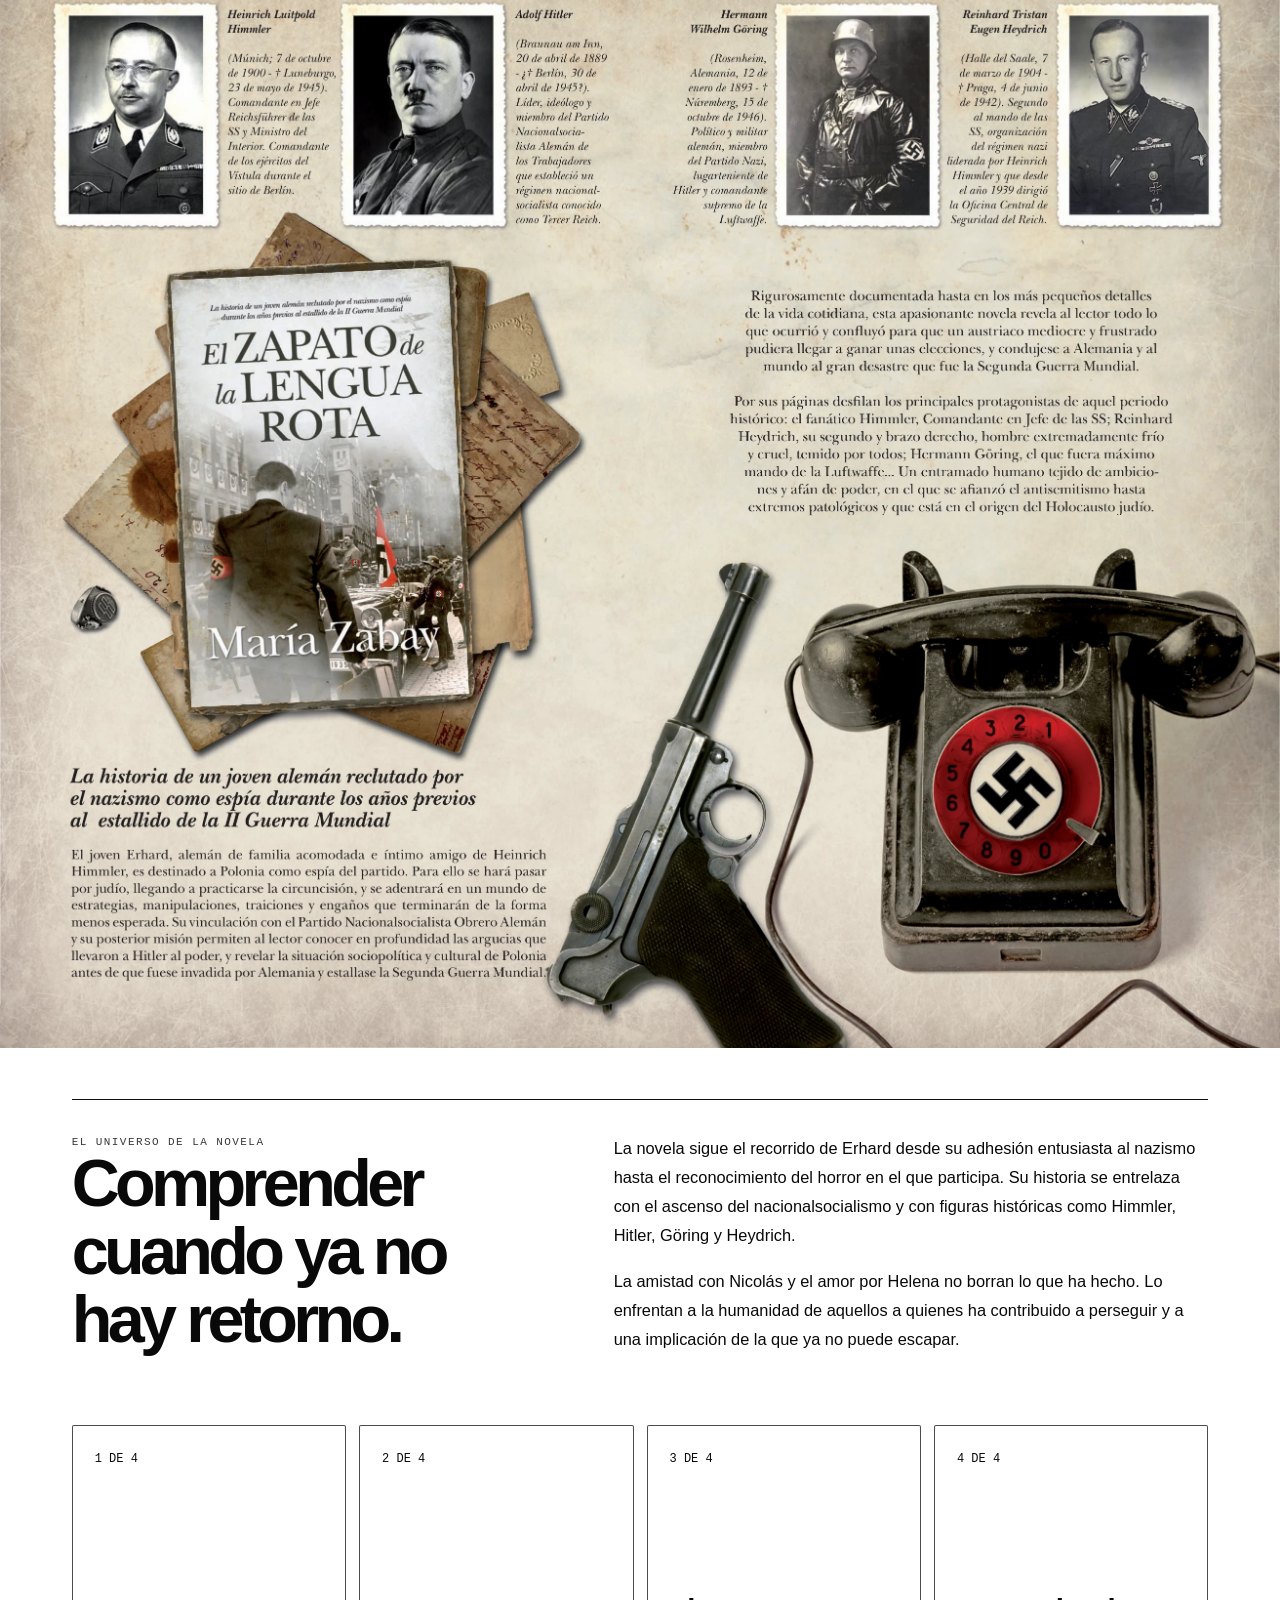
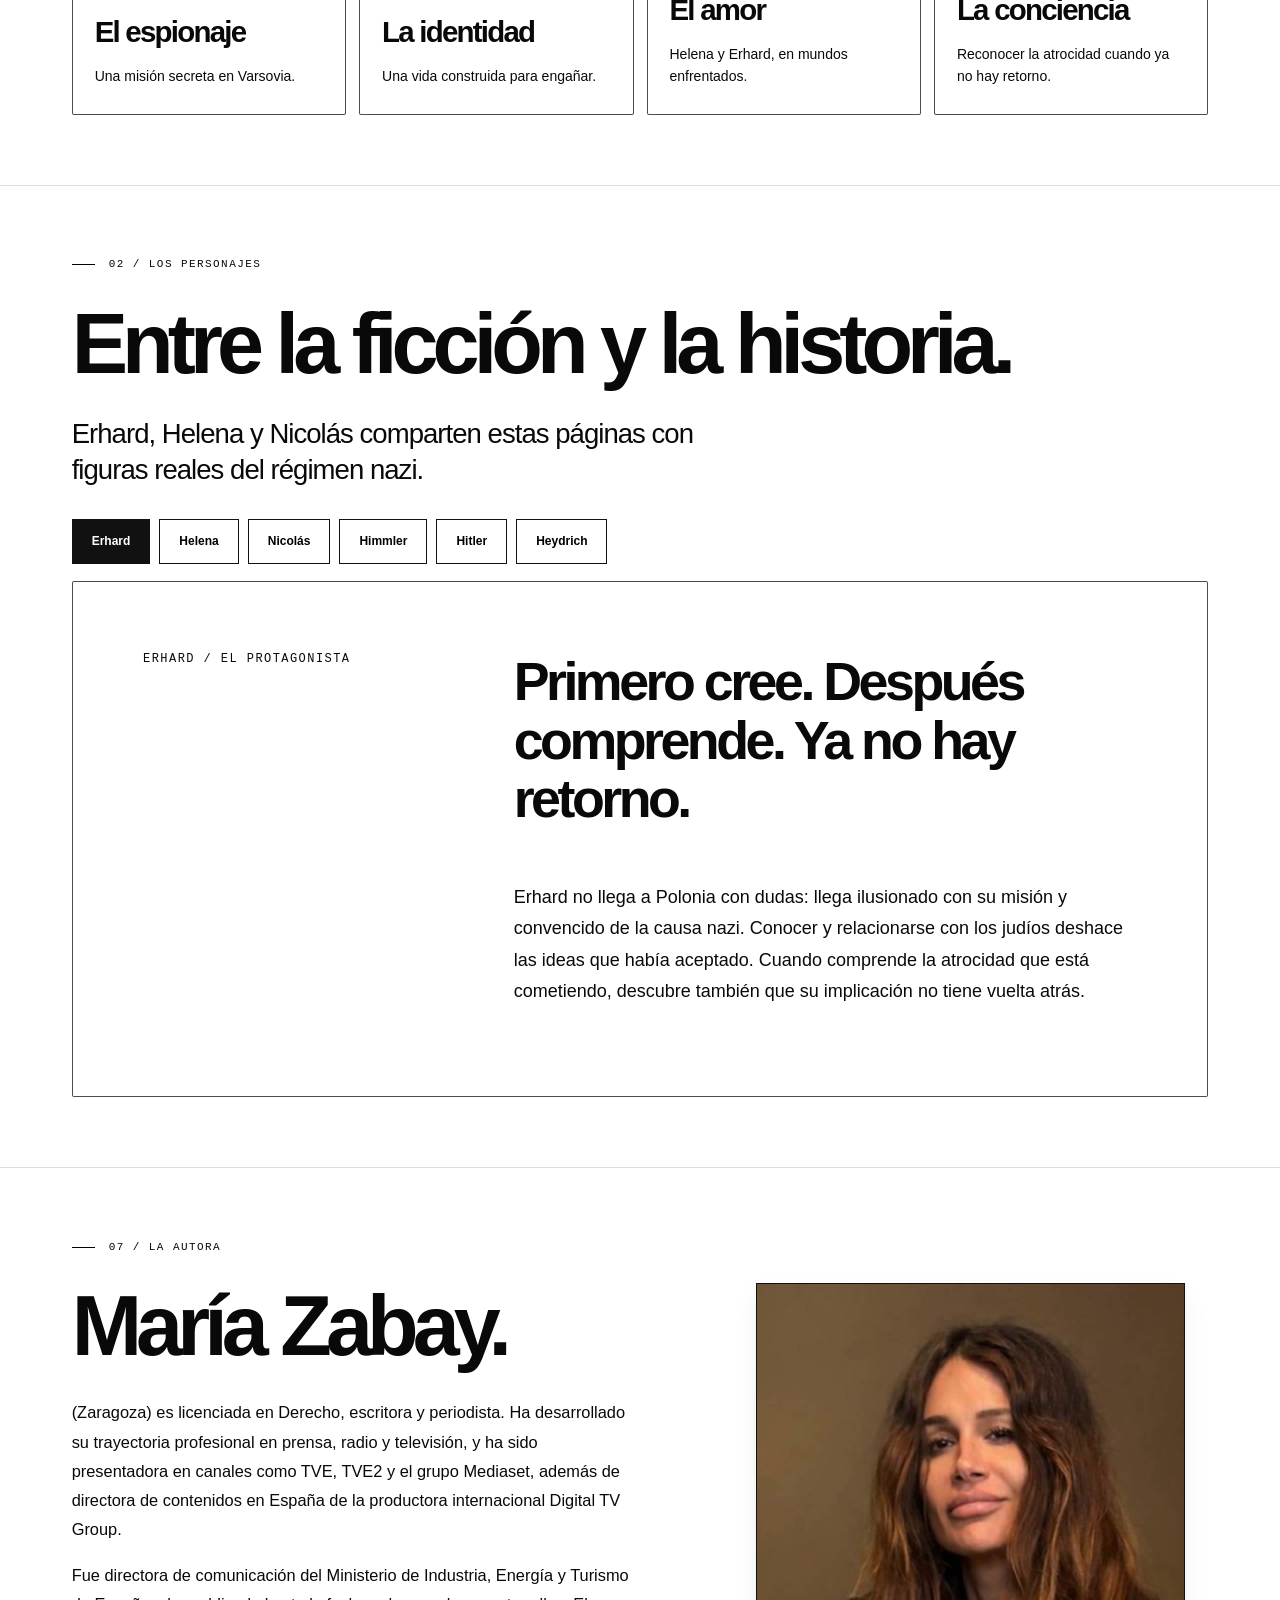
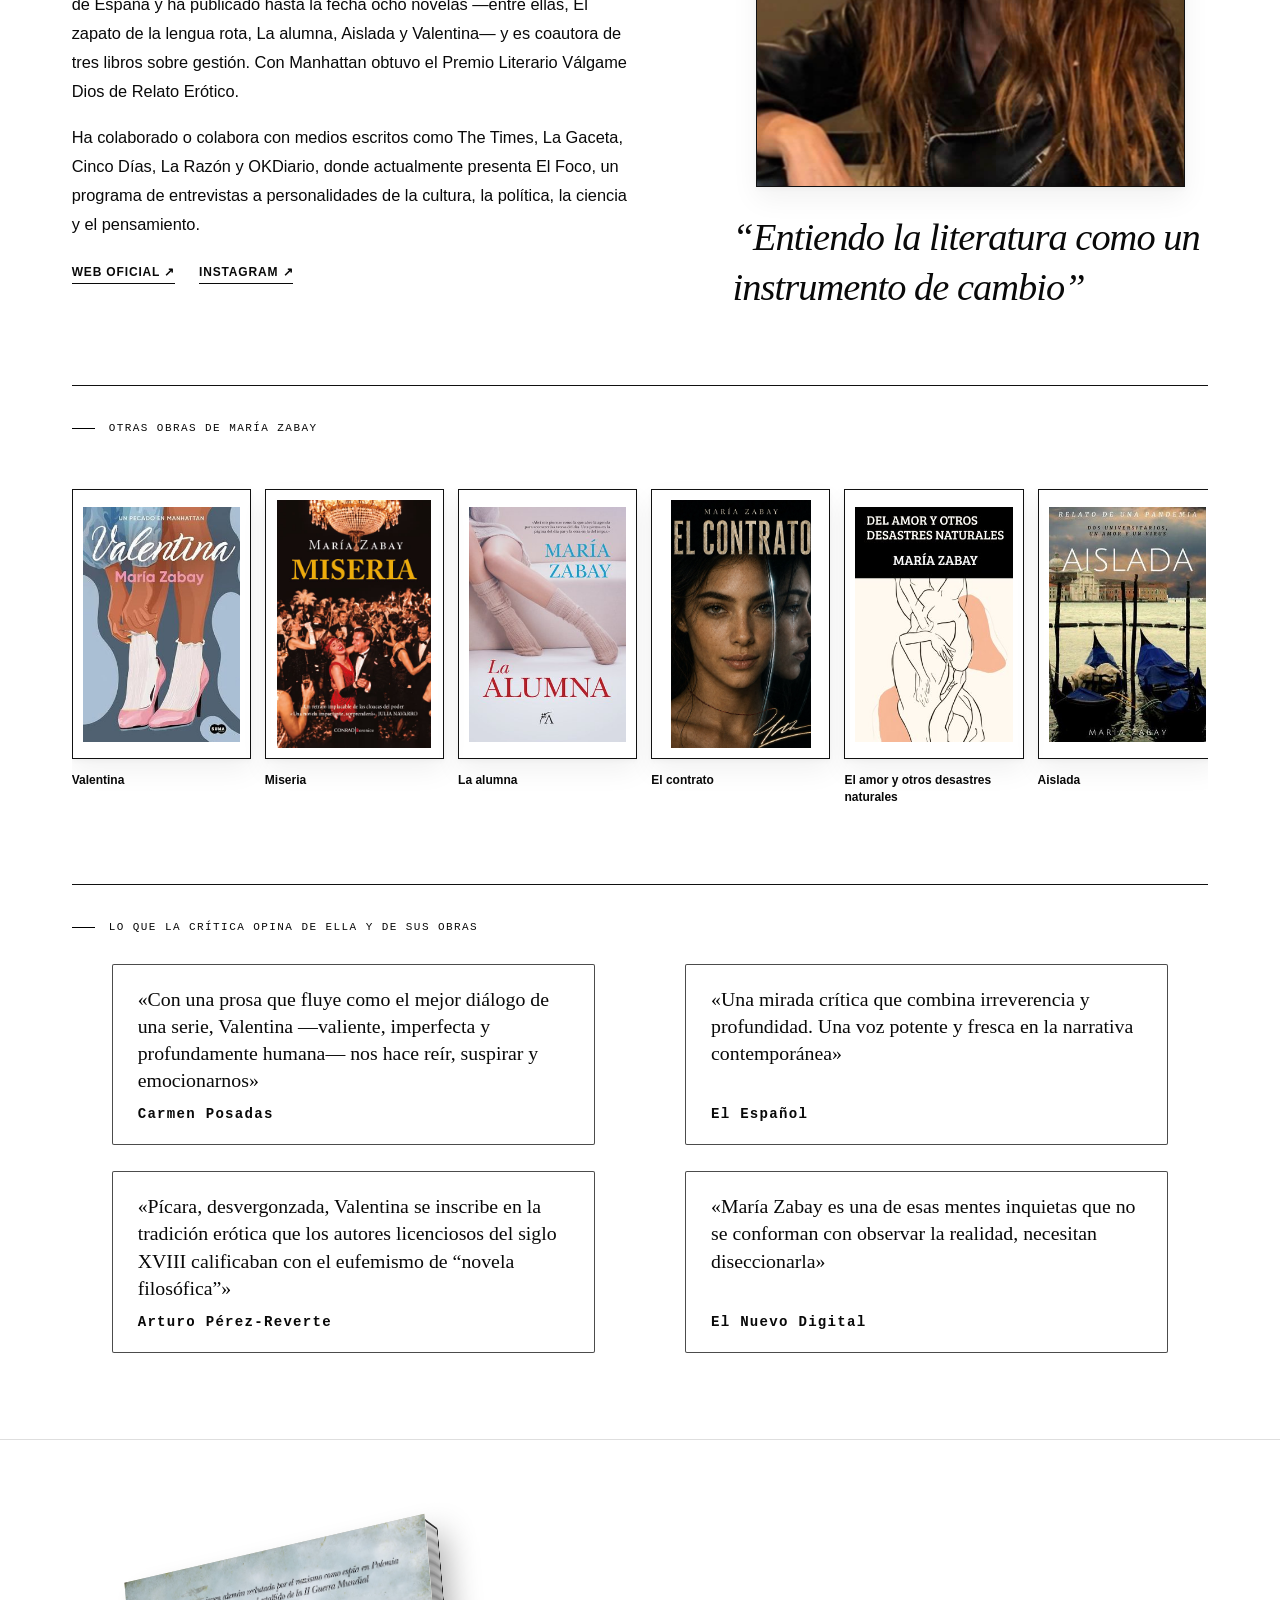
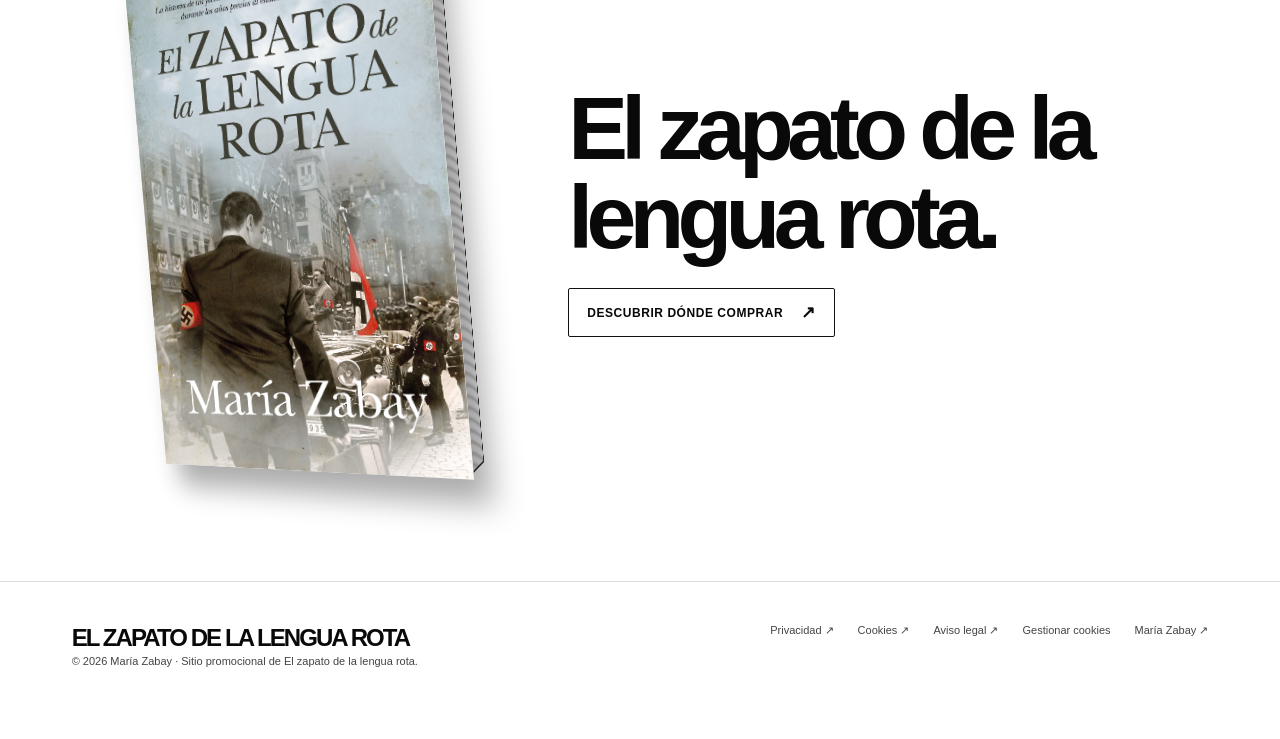
==== commit 337ea2dc: "Add files via upload" ====
--- a/index.html
+++ b/index.html
@@ -34,7 +34,7 @@
 <script type="application/ld+json">{"@context":"https://schema.org","@graph":[{"@type":"WebSite","@id":"https://elzapato.mariazabay.com/#website","url":"https://elzapato.mariazabay.com/","name":"El zapato de la lengua rota · María Zabay","inLanguage":"es"},{"@type":"WebPage","@id":"https://elzapato.mariazabay.com/#webpage","url":"https://elzapato.mariazabay.com/","name":"El zapato de la lengua rota | María Zabay · Novela histórica","description":"El zapato de la lengua rota, novela histórica de María Zabay: un espía nazi infiltrado en la Varsovia judía descubre el horror del régimen antes de la Segunda Guerra Mundial.","inLanguage":"es","isPartOf":{"@id":"https://elzapato.mariazabay.com/#website"},"mainEntity":{"@id":"https://elzapato.mariazabay.com/#book"}},{"@type":"Person","@id":"https://www.mariazabay.com/#maria-zabay","name":"María Zabay","url":"https://www.mariazabay.com/","sameAs":["https://www.instagram.com/maria_zabay/"]},{"@type":"Book","@id":"https://elzapato.mariazabay.com/#book","name":"El zapato de la lengua rota","url":"https://elzapato.mariazabay.com/","description":"El zapato de la lengua rota, novela histórica de María Zabay: un espía nazi infiltrado en la Varsovia judía descubre el horror del régimen antes de la Segunda Guerra Mundial.","image":"https://elzapato.mariazabay.com/assets/portada.jpg","author":{"@id":"https://www.mariazabay.com/#maria-zabay"},"inLanguage":"es","isbn":"9788415338000","datePublished":"2011-05-05","numberOfPages":424,"publisher":{"@type":"Organization","name":"Editorial Almuzara"},"genre":["Novela histórica","Espionaje","Segunda Guerra Mundial"],"offers":{"@type":"Offer","url":"https://editorialalmuzara.com/libro/el-zapato-de-la-lengua-rota"}}]}</script>
 </head><body><a href="#contenido" style="position:absolute;left:-10000px" onfocus="this.style.left='12px'" onblur="this.style.left='-10000px'">Saltar al contenido</a><header class="site-header" id="arriba">
 <a aria-label="El zapato de la lengua rota, inicio" class="brand" href="#arriba">EL ZAPATO DE LA LENGUA ROTA<small>MARÍA ZABAY</small></a>
-<nav id="navigation" class="nav" aria-label="Menú principal"><div class="menu-section"><a class="menu-heading" href="#historia">La historia</a></div><div class="menu-section"><a class="menu-heading" href="#personajes">Personajes</a><div class="menu-characters"><a href="#personajes" data-character="erhard">Erhard</a><a href="#personajes" data-character="helena">Helena</a><a href="#personajes" data-character="nicolas">Nicolás</a><a href="#personajes" data-character="himmler">Himmler</a><a href="#personajes" data-character="hitler">Hitler</a><a href="#personajes" data-character="heydrich">Heydrich</a></div></div><div class="menu-section"><a class="menu-heading" href="#autora">María Zabay · La autora</a><a class="menu-author-web" href="https://mariazabay.com/" target="_blank" rel="noopener">Web de María Zabay ↗</a></div></nav><div class="header-actions"><a class="btn" href="https://editorialalmuzara.com/libro/el-zapato-de-la-lengua-rota" target="_blank" rel="noopener">Comprar ↗</a><button aria-controls="navigation" aria-expanded="false" aria-label="Abrir menú" class="mobile-menu-toggle" id="menuToggle">Menú</button></div>
+<nav id="navigation" class="nav" aria-label="Menú principal"><a href="#historia">La historia</a><a href="#personajes">Personajes</a><a href="#autora">María Zabay</a><a href="#otros-libros">Otros libros</a><a href="#criticas">Críticas</a></nav><div class="header-actions"><a class="btn" href="https://editorialalmuzara.com/libro/el-zapato-de-la-lengua-rota" target="_blank" rel="noopener">Comprar ↗</a><button aria-controls="navigation" aria-expanded="false" aria-label="Abrir menú" class="mobile-menu-toggle" id="menuToggle">☰</button></div>
 </header>
 <main id="contenido"><section class="hero" aria-labelledby="hero-label"><div class="hero-portrait"><img src="assets/maria-zabay-diptico.png" alt="María Zabay, retrato original del díptico de El zapato de la lengua rota" fetchpriority="high"></div><div class="hero-copy"><div class="hero-intro">María Zabay · Novela histórica / 2011</div><button class="book-link hero-book-interactive" type="button" aria-label="Abrir o cerrar la cubierta de El zapato de la lengua rota" aria-expanded="false"><span class="book-object"><span class="book-leaf"><span class="book-interior-title">El zapato de la lengua rota<small>María Zabay</small></span></span><span class="book-pages" aria-hidden="true"></span><span class="book-front"><img class="cover" src="assets/portada.jpg" alt="Cubierta de El zapato de la lengua rota, de María Zabay"></span></span></button><div class="hero-bottom"><h1 class="hero-headline" id="hero-label">Un espía nazi en Polonia.</h1><p class="hero-subhead">La historia de un joven alemán reclutado por el nazismo como espía en Polonia, en los años previos a la Segunda Guerra Mundial.</p></div></div></section><div class="manifesto" aria-label="Temas de la novela"><span>Espionaje</span><b>✳</b><span>Identidad</span><b>✳</b><span>Amor</span><b>✳</b><span>Conciencia</span></div>
 <section class="section shell" id="historia"><div class="chapter">01 / LA HISTORIA</div><div class="two-col"><div><h2 class="section-title">La convicción.
@@ -49,22 +49,21 @@
 <div aria-labelledby="char-tab-himmler" class="character-panel surface" hidden id="himmler" role="tabpanel" tabindex="0"><div class="character-label">Heinrich Himmler / Personaje histórico</div><div><h3 class="character-title">El amigo de Erhard. El jefe de las SS.</h3><p class="character-body">En la novela, Erhard conoce de cerca a Heinrich Himmler y comparte al principio su fervor nacionalsocialista. Fuera de la ficción, Himmler dirigió las SS desde 1929 y llegó a controlar la policía alemana. Fue uno de los principales responsables del sistema de campos de concentración y del asesinato de millones de judíos europeos.</p></div></div>
 <div aria-labelledby="char-tab-hitler" class="character-panel surface" hidden id="hitler" role="tabpanel" tabindex="0"><div class="character-label">Adolf Hitler / Personaje histórico</div><div><h3 class="character-title">Una ideología que arrastró a un país.</h3><p class="character-body">Adolf Hitler fue nombrado canciller de Alemania en 1933 y convirtió el régimen nazi en una dictadura. Su discurso ultranacionalista y antisemita atrajo a seguidores como Erhard, que veían en el movimiento una causa a la que servir. Bajo su mandato, Alemania desencadenó la Segunda Guerra Mundial en Europa y el régimen perpetró el Holocausto.</p></div></div>
 <div aria-labelledby="char-tab-heydrich" class="character-panel surface" hidden id="heydrich" role="tabpanel" tabindex="0"><div class="character-label">Reinhard Heydrich / Personaje histórico</div><div><h3 class="character-title">La eficacia al servicio del terror.</h3><p class="character-body">Estrecho colaborador de Himmler, Reinhard Heydrich organizó los servicios de inteligencia y la policía de seguridad del régimen. Desde 1939 dirigió la Oficina Central de Seguridad del Reich y fue una figura decisiva en la persecución y el asesinato de los judíos europeos. En 1942 presidió la Conferencia de Wannsee, convocada para coordinar la «solución final».</p></div></div></section><section class="section shell" id="autora"><div class="chapter">07 / LA AUTORA</div><div class="author-layout"><div><h2 class="section-title"><a href="https://mariazabay.com/" target="_blank" rel="noopener">María Zabay.</a></h2><p class="body-copy">(Zaragoza) es licenciada en Derecho, escritora y periodista. Ha desarrollado su trayectoria profesional en prensa, radio y televisión, y ha sido presentadora en canales como TVE, TVE2 y el grupo Mediaset, además de directora de contenidos en España de la productora internacional Digital TV Group.</p><p class="body-copy">Fue directora de comunicación del Ministerio de Industria, Energía y Turismo de España y ha publicado hasta la fecha ocho novelas —entre ellas, El zapato de la lengua rota, La alumna, Aislada y Valentina— y es coautora de tres libros sobre gestión. Con Manhattan obtuvo el Premio Literario Válgame Dios de Relato Erótico.</p><p class="body-copy">Ha colaborado o colabora con medios escritos como The Times, La Gaceta, Cinco Días, La Razón y OKDiario, donde actualmente presenta El Foco, un programa de entrevistas a personalidades de la cultura, la política, la ciencia y el pensamiento.</p><div class="author-social"><a class="text-link" href="https://mariazabay.com/" rel="noopener" target="_blank">Web oficial ↗</a><a class="text-link" href="https://www.instagram.com/maria_zabay/" rel="noopener" target="_blank">Instagram ↗</a></div></div><div><img alt="Retrato de María Zabay" class="author-image" loading="lazy" src="assets/maria-zabay-autora-color.jpg"><p class="pull-inline" style="margin-top:26px">“Entiendo la literatura como un instrumento de cambio”</p></div></div>
-<div class="parallax-rule"></div><div class="chapter">OTRAS OBRAS DE MARÍA ZABAY</div><div aria-label="Otras obras de la autora" class="book-shelf"><div class="shelf-book"><div class="cover-box"><img alt="El zapato de la lengua rota" loading="lazy" src="assets/libros/libro2.jpg"></div><p>El zapato de la lengua rota</p></div>
-<div class="shelf-book"><a class="shelf-link" href="https://valentina.mariazabay.com/" target="_blank" rel="noopener noreferrer" aria-label="Visitar la web de Valentina"><div class="cover-box"><img alt="Valentina" loading="lazy" src="assets/libros/libro1.jpg"></div><p>Valentina</p></a></div>
-<div class="shelf-book"><a class="shelf-link" href="https://miseria.mariazabay.com/" target="_blank" rel="noopener noreferrer" aria-label="Visitar la web de Miseria"><div class="cover-box"><img alt="Miseria" loading="lazy" src="assets/libros/miseria.jpg"></div><p>Miseria</p></a></div>
-
-<div class="shelf-book"><div class="cover-box"><img alt="La alumna" loading="lazy" src="assets/libros/libro3.jpg"></div><p>La alumna</p></div>
-<div class="shelf-book"><a class="shelf-link" href="https://elcontrato.mariazabay.com/" target="_blank" rel="noopener noreferrer" aria-label="Visitar la web de El contrato"><div class="cover-box"><img alt="El contrato" loading="lazy" src="assets/libros/elcontrato.PNG"></div><p>El contrato</p></a></div>
-<div class="shelf-book"><div class="cover-box"><img alt="El amor y otros desastres naturales" loading="lazy" src="assets/libros/libro4.jpg"></div><p>El amor y otros desastres naturales</p></div>
-<div class="shelf-book"><div class="cover-box"><img alt="Aislada" loading="lazy" src="assets/libros/libro5.jpg"></div><p>Aislada</p></div>
-<div class="shelf-book"><div class="cover-box"><img alt="Manhattan" loading="lazy" src="assets/libros/libro7.jpg"></div><p>Manhattan</p></div>
-<div class="shelf-book"><div class="cover-box"><img alt="Diosas de papel" loading="lazy" src="assets/libros/libro9.jpg"></div><p>Diosas de papel</p></div>
-<div class="shelf-book"><div class="cover-box"><img alt="Breve historia de la especie humana" loading="lazy" src="assets/libros/libro12.jpg"></div><p>Breve historia de la especie humana</p></div>
-<div class="shelf-book"><div class="cover-box"><img alt="Un viaje al éxito" loading="lazy" src="assets/libros/libro6.jpg"></div><p>Un viaje al éxito</p></div>
-<div class="shelf-book"><div class="cover-box"><img alt="Liderar con la palabra" loading="lazy" src="assets/libros/libro8.jpg"></div><p>Liderar con la palabra</p></div>
-<div class="shelf-book"><div class="cover-box"><img alt="Todos contra el bullying" loading="lazy" src="assets/libros/libro11.jpg"></div><p>Todos contra el bullying</p></div>
-</div>
-<div class="parallax-rule"></div><div class="chapter">LO QUE LA CRÍTICA OPINA DE ELLA Y DE SUS OBRAS</div><div class="critics-grid"><blockquote class="surface critic"><p>«Con una prosa que fluye como el mejor diálogo de una serie, Valentina —valiente, imperfecta y profundamente humana— nos hace reír, suspirar y emocionarnos»</p><cite>Carmen Posadas</cite></blockquote><blockquote class="surface critic"><p>«Una mirada crítica que combina irreverencia y profundidad. Una voz potente y fresca en la narrativa contemporánea»</p><cite>El Español</cite></blockquote><blockquote class="surface critic"><p>«Pícara, desvergonzada, Valentina se inscribe en la tradición erótica que los autores licenciosos del siglo XVIII calificaban con el eufemismo de “novela filosófica”»</p><cite>Arturo Pérez-Reverte</cite></blockquote><blockquote class="surface critic"><p>«María Zabay es una de esas mentes inquietas que no se conforman con observar la realidad, necesitan diseccionarla»</p><cite>El Nuevo Digital</cite></blockquote></div>
+<div class="parallax-rule"></div><div class="chapter" id="otros-libros">OTRAS OBRAS DE MARÍA ZABAY</div><div aria-label="Otras obras de la autora" class="book-shelf">
+<div class="shelf-book"><a aria-label="Visitar la web de Valentina" class="shelf-link" href="https://valentina.mariazabay.com/" rel="noopener noreferrer" target="_blank"><div class="cover-box"><img alt="Valentina" loading="lazy" src="assets/libros/libro1.jpg"/></div><p>Valentina</p></a></div>
+<div class="shelf-book"><a aria-label="Visitar la web de Miseria" class="shelf-link" href="https://miseria.mariazabay.com/" rel="noopener noreferrer" target="_blank"><div class="cover-box"><img alt="Miseria" loading="lazy" src="assets/libros/miseria.jpg"/></div><p>Miseria</p></a></div>
+<div class="shelf-book"><a aria-label="Visitar la web de La alumna" class="shelf-link" href="https://laalumna.mariazabay.com/" rel="noopener noreferrer" target="_blank"><div class="cover-box"><img alt="La alumna" loading="lazy" src="assets/libros/libro3.jpg"/></div><p>La alumna</p></a></div>
+<div class="shelf-book"><a aria-label="Visitar la web de El contrato" class="shelf-link" href="https://elcontrato.mariazabay.com/" rel="noopener noreferrer" target="_blank"><div class="cover-box"><img alt="El contrato" loading="lazy" src="assets/libros/elcontrato.PNG"/></div><p>El contrato</p></a></div>
+<div class="shelf-book"><a aria-label="Visitar la web de El amor y otros desastres naturales" class="shelf-link" href="https://delamor.mariazabay.com/" rel="noopener noreferrer" target="_blank"><div class="cover-box"><img alt="El amor y otros desastres naturales" loading="lazy" src="assets/libros/libro4.jpg"/></div><p>El amor y otros desastres naturales</p></a></div>
+<div class="shelf-book"><div class="cover-box"><img alt="Aislada" loading="lazy" src="assets/libros/libro5.jpg"/></div><p>Aislada</p></div>
+<div class="shelf-book"><div class="cover-box"><img alt="Manhattan" loading="lazy" src="assets/libros/libro7.jpg"/></div><p>Manhattan</p></div>
+<div class="shelf-book"><div class="cover-box"><img alt="Diosas de papel" loading="lazy" src="assets/libros/libro9.jpg"/></div><p>Diosas de papel</p></div>
+<div class="shelf-book"><div class="cover-box"><img alt="Breve historia de la especie humana" loading="lazy" src="assets/libros/libro12.jpg"/></div><p>Breve historia de la especie humana</p></div>
+<div class="shelf-book"><div class="cover-box"><img alt="Un viaje al éxito" loading="lazy" src="assets/libros/libro6.jpg"/></div><p>Un viaje al éxito</p></div>
+<div class="shelf-book"><div class="cover-box"><img alt="Liderar con la palabra" loading="lazy" src="assets/libros/libro8.jpg"/></div><p>Liderar con la palabra</p></div>
+<div class="shelf-book"><div class="cover-box"><img alt="Todos contra el bullying" loading="lazy" src="assets/libros/libro11.jpg"/></div><p>Todos contra el bullying</p></div>
+<div class="shelf-book"><div class="cover-box"><img alt="El zapato de la lengua rota" loading="lazy" src="assets/libros/libro2.jpg"/></div><p>El zapato de la lengua rota</p></div></div>
+<div class="parallax-rule"></div><div class="chapter" id="criticas">LO QUE LA CRÍTICA OPINA DE ELLA Y DE SUS OBRAS</div><div class="critics-grid"><blockquote class="surface critic"><p>«Con una prosa que fluye como el mejor diálogo de una serie, Valentina —valiente, imperfecta y profundamente humana— nos hace reír, suspirar y emocionarnos»</p><cite>Carmen Posadas</cite></blockquote><blockquote class="surface critic"><p>«Una mirada crítica que combina irreverencia y profundidad. Una voz potente y fresca en la narrativa contemporánea»</p><cite>El Español</cite></blockquote><blockquote class="surface critic"><p>«Pícara, desvergonzada, Valentina se inscribe en la tradición erótica que los autores licenciosos del siglo XVIII calificaban con el eufemismo de “novela filosófica”»</p><cite>Arturo Pérez-Reverte</cite></blockquote><blockquote class="surface critic"><p>«María Zabay es una de esas mentes inquietas que no se conforman con observar la realidad, necesitan diseccionarla»</p><cite>El Nuevo Digital</cite></blockquote></div>
 </section>
 <section class="section shell"><div class="final-cta"><div><button class="book-link hero-book-interactive final-book-interactive" type="button" aria-label="Abrir o cerrar la cubierta de El zapato de la lengua rota" aria-expanded="false"><span class="book-object"><span class="book-leaf"><span class="book-interior-title">El zapato de la lengua rota<small>María Zabay</small></span></span><span class="book-pages" aria-hidden="true"></span><span class="book-front"><img class="cover" src="assets/portada.jpg" alt="Cubierta de El zapato de la lengua rota, de María Zabay"></span></span></button></div><div><h2>El zapato de la lengua rota.</h2><a class="btn arrow" href="https://editorialalmuzara.com/libro/el-zapato-de-la-lengua-rota" target="_blank" rel="noopener">Descubrir dónde comprar</a></div></div></section></main><footer class="footer"><div><a class="footer-brand" href="#arriba">EL ZAPATO DE LA LENGUA ROTA</a><p>© 2026 María Zabay · Sitio promocional de El zapato de la lengua rota.</p><p class="small-mono"></p></div><div class="footer-links"><a href="politica-de-privacidad.html">Privacidad ↗</a><a href="politica-de-cookies.html">Cookies ↗</a><a href="aviso-legal.html">Aviso legal ↗</a><a href="#cookie-preferences" data-mz-cookie-settings>Gestionar cookies</a><a href="https://mariazabay.com/" rel="noopener" target="_blank">María Zabay ↗</a></div></footer>
 <script>document.querySelectorAll('.hero-book-interactive').forEach(book=>{book.addEventListener('click',()=>{const open=book.getAttribute('aria-expanded')!=='true';book.setAttribute('aria-expanded',String(open));if(open)book.removeAttribute('data-closed');else book.setAttribute('data-closed','')});book.addEventListener('mouseleave',()=>{book.removeAttribute('data-closed');book.setAttribute('aria-expanded','false')})});</script><script>(()=>{const button=document.getElementById('menuToggle'),menu=document.getElementById('navigation');function setOpen(open){menu.classList.toggle('open',open);button.setAttribute('aria-expanded',String(open));button.setAttribute('aria-label',open?'Cerrar menú':'Abrir menú');document.body.classList.toggle('menu-open',open)}button.addEventListener('click',()=>setOpen(button.getAttribute('aria-expanded')!=='true'));menu.querySelectorAll('a').forEach(link=>link.addEventListener('click',()=>setOpen(false)));document.addEventListener('keydown',event=>{if(event.key==='Escape'){setOpen(false);button.focus()}});document.addEventListener('click',event=>{if(!menu.contains(event.target)&&!button.contains(event.target))setOpen(false)})})();</script><script src="assets/characters.js" defer></script>
